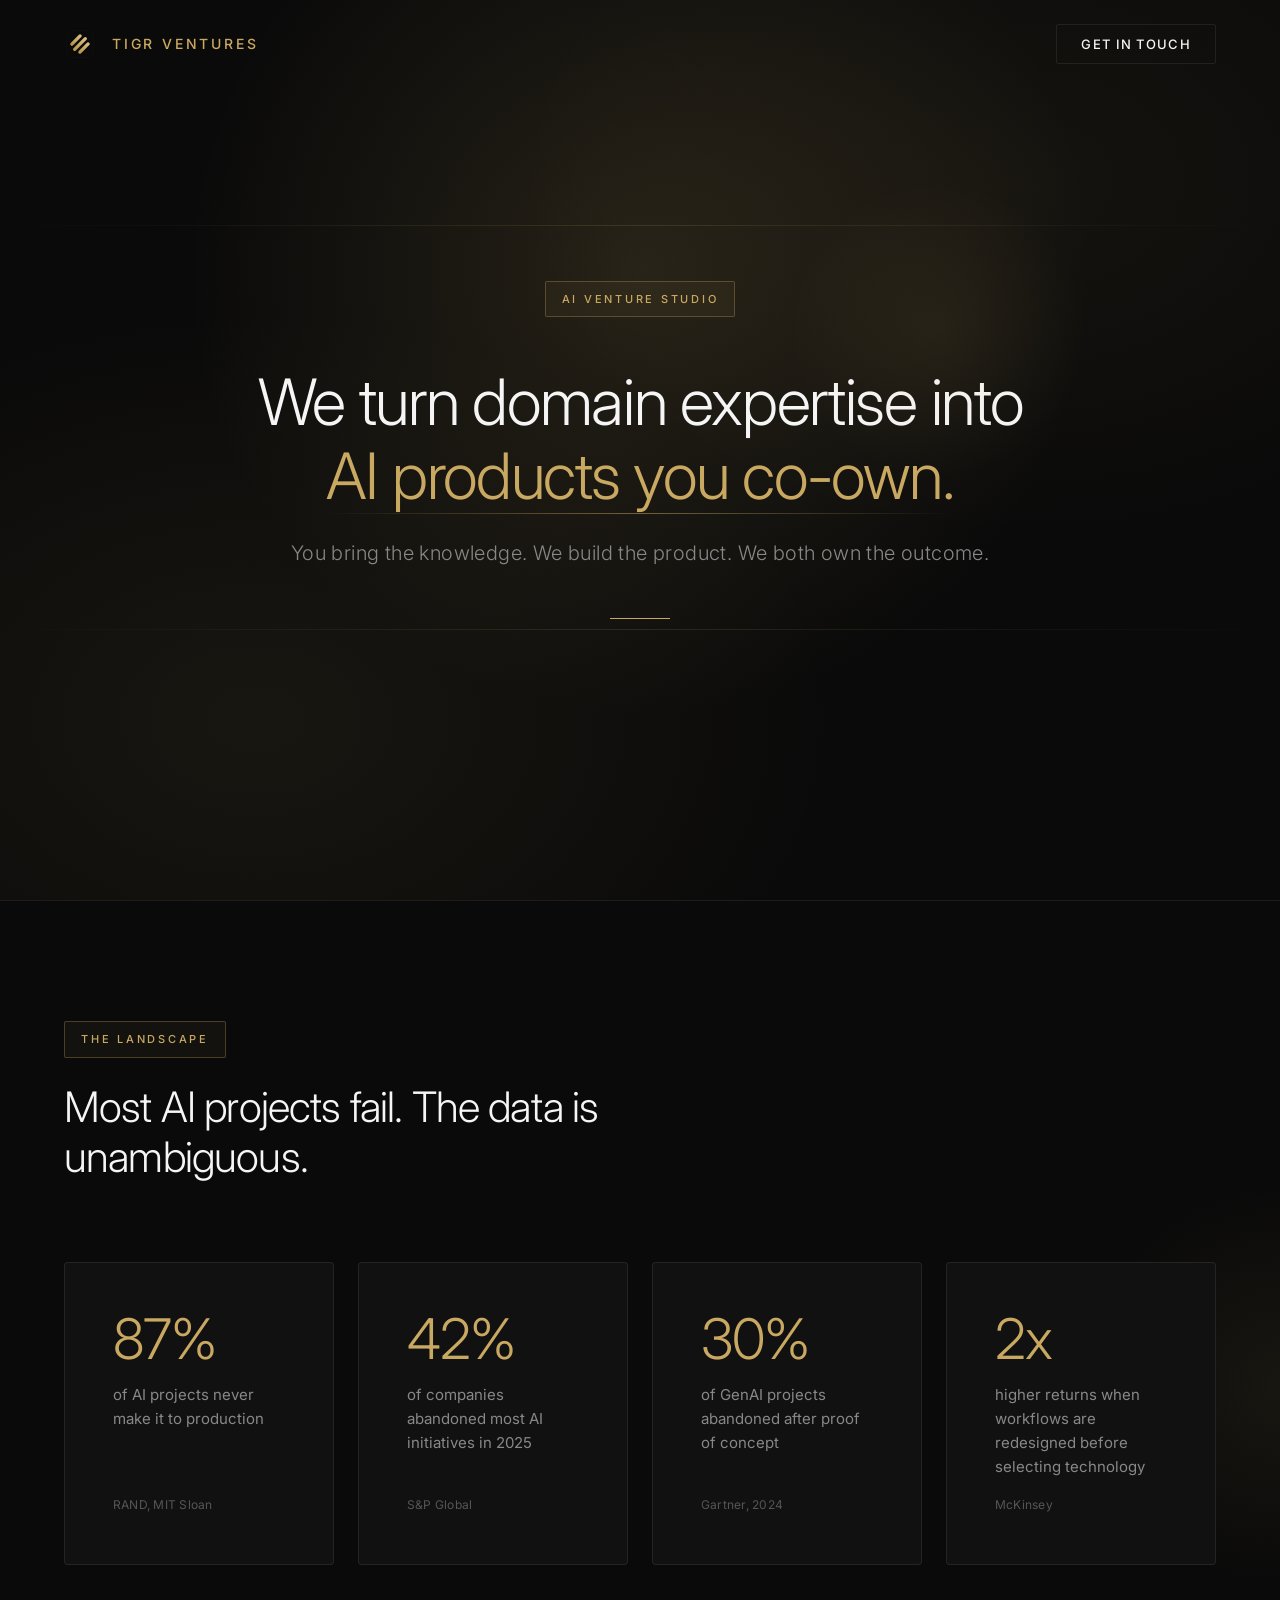
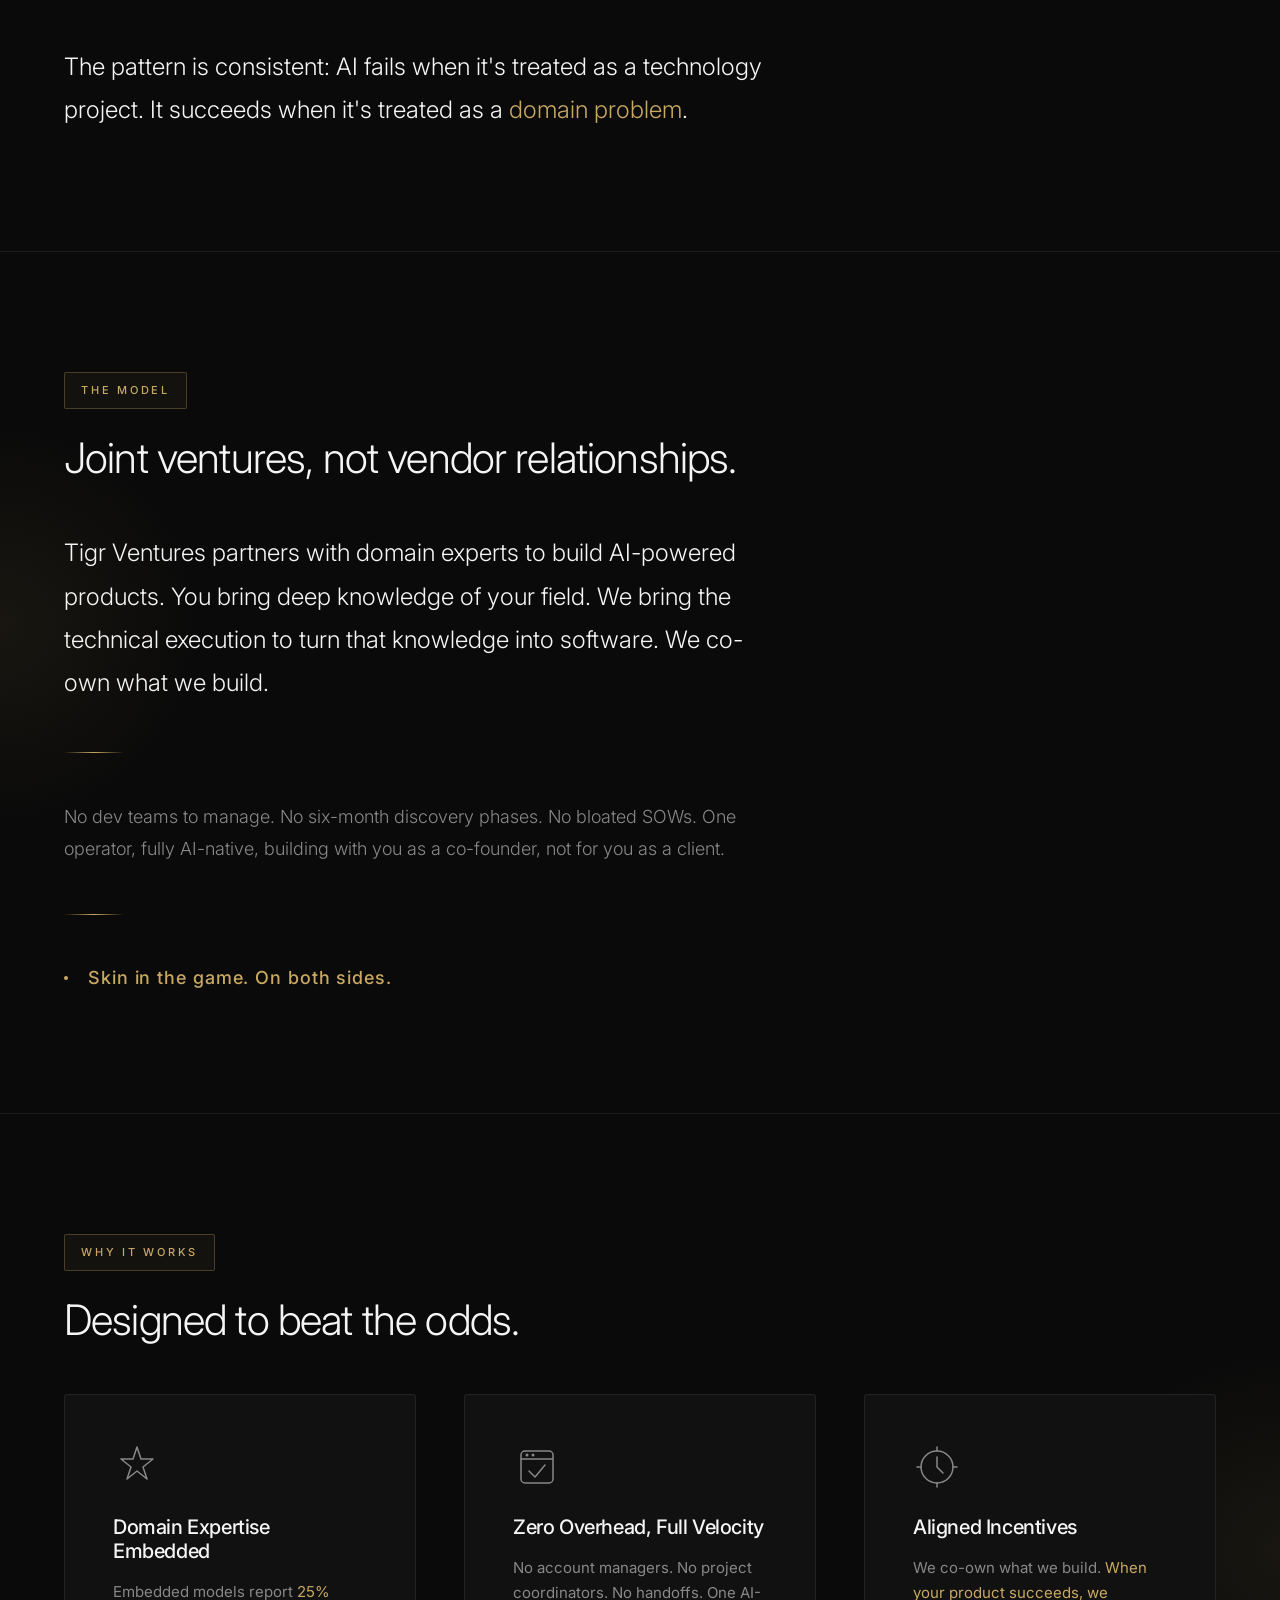
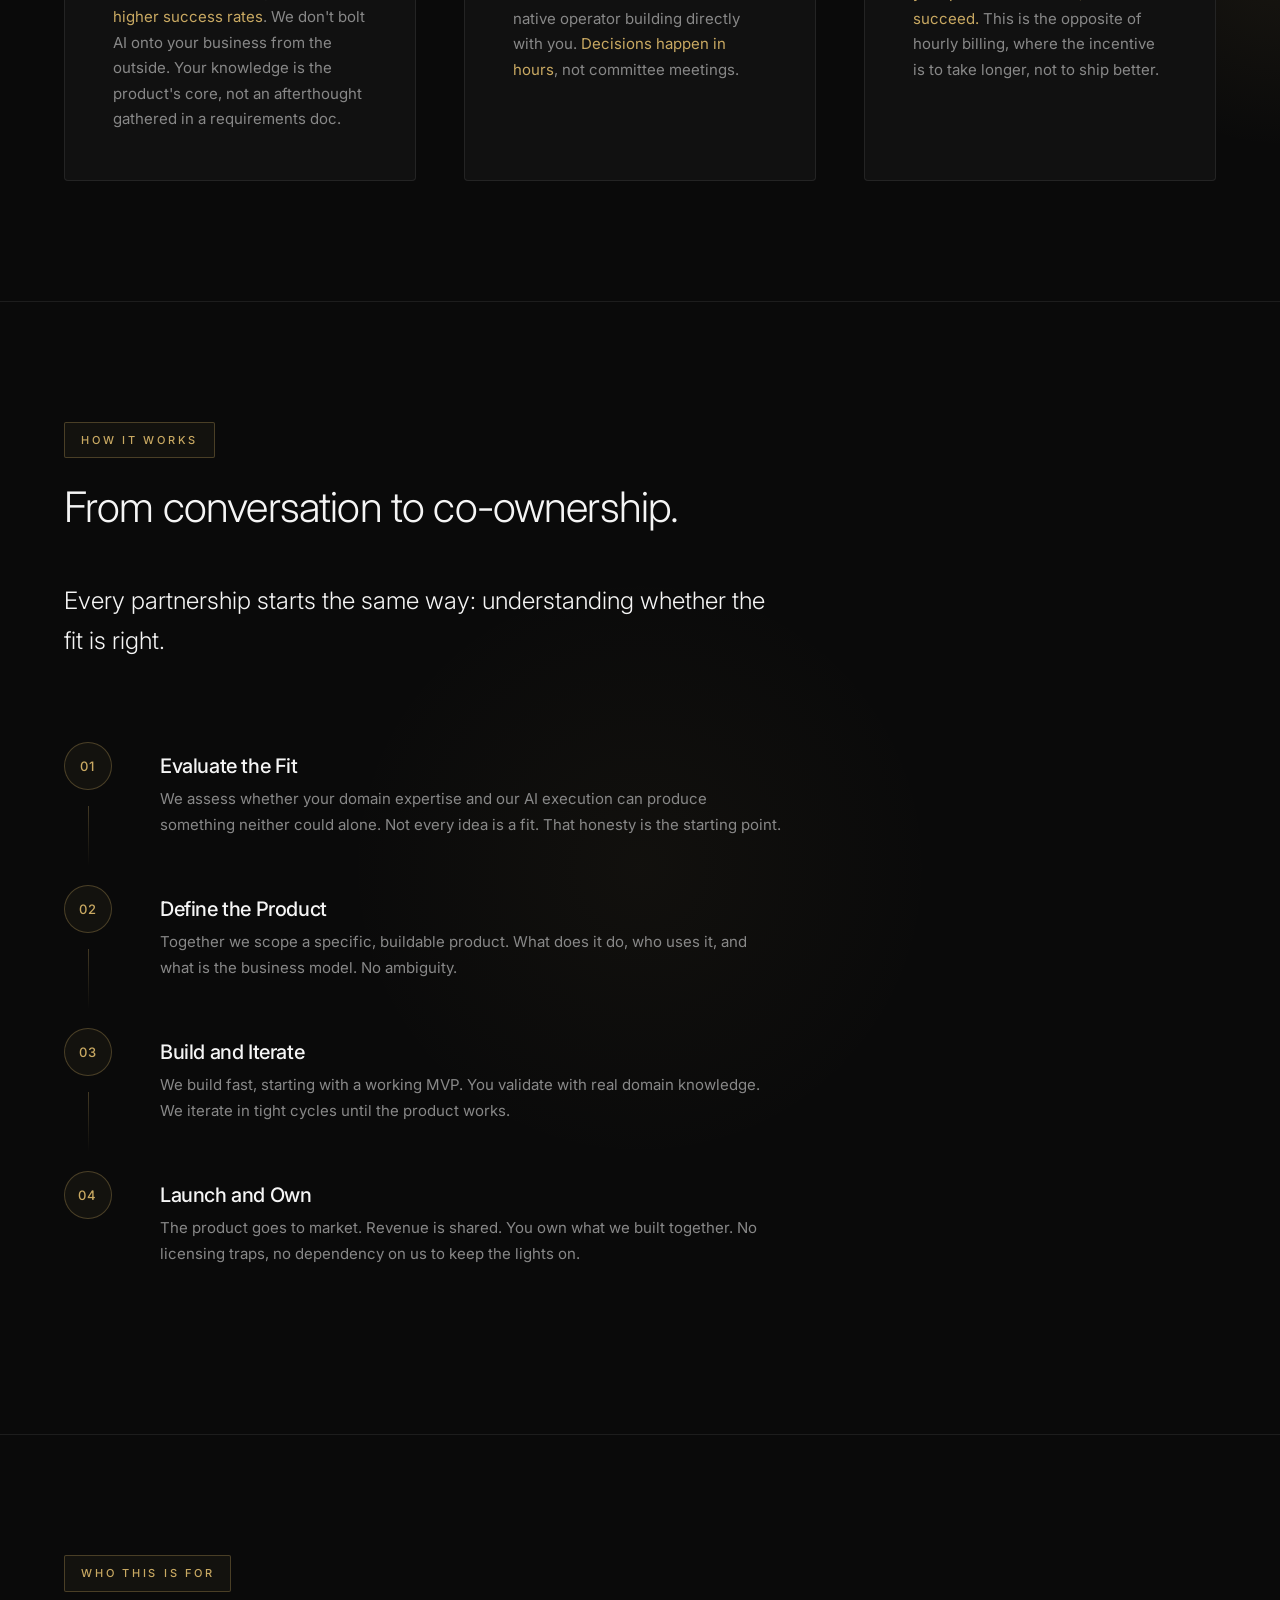
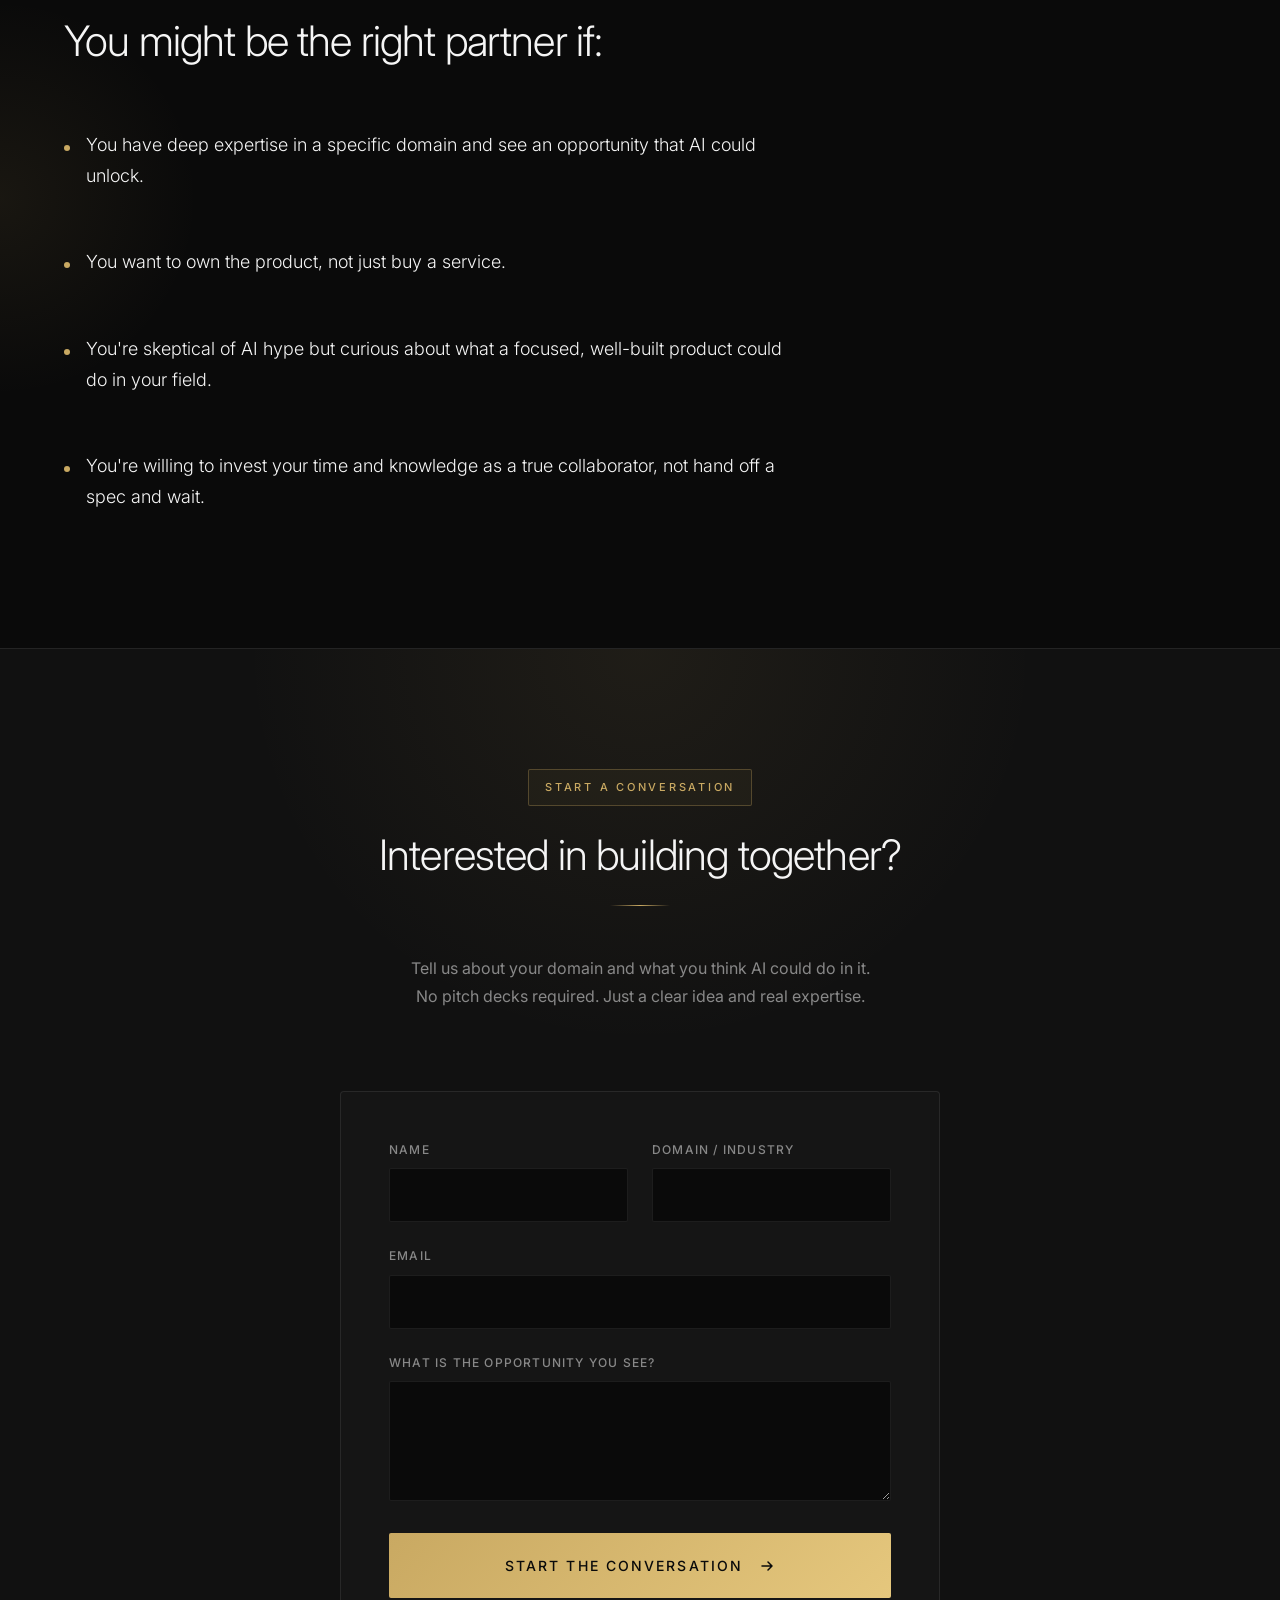
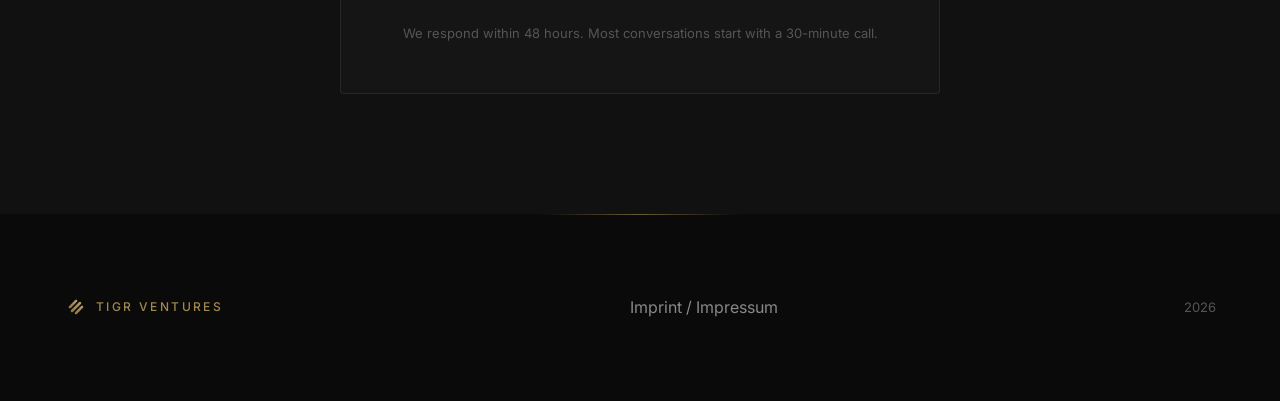
==== index.html @ f969a83e "Add bilingual imprint modal and emblem logo Use tigr_ventures_emblem.svg as the logomark in the nav " ====
<!DOCTYPE html>
<html lang="en">
<head>
    <meta charset="UTF-8">
    <meta name="viewport" content="width=device-width, initial-scale=1.0">
    <meta name="description" content="Tigr Ventures partners with domain experts to build AI products they co-own. Joint ventures, not vendor relationships.">
    <meta name="theme-color" content="#0a0a0a">

    <title>Tigr Ventures | AI Products Built With Domain Experts</title>

    <!-- Fonts -->
    <link rel="preconnect" href="https://fonts.googleapis.com">
    <link rel="preconnect" href="https://fonts.gstatic.com" crossorigin>
    <link href="https://fonts.googleapis.com/css2?family=Inter:wght@300;400;500;600&display=swap" rel="stylesheet">

    <!-- Styles -->
    <link rel="stylesheet" href="css/styles.css">

    <!-- Favicon -->
    <link rel="icon" type="image/svg+xml" href="assets/favicon.svg">
</head>
<body>
    <!-- Navigation -->
    <nav class="nav" id="nav">
        <div class="nav-container">
            <a href="#" class="nav-logo" aria-label="Tigr Ventures — home">
                <img src="assets/emblem.svg" alt="" class="nav-logo-mark" width="32" height="32">
                <span class="nav-logo-text">TIGR VENTURES</span>
            </a>
            <a href="#inquiry" class="nav-cta">Get in Touch</a>
        </div>
    </nav>

    <!-- Hero Section -->
    <section class="hero" id="hero">
        <div class="hero-background"></div>
        <div class="hero-accent-lines">
            <span class="accent-line accent-line-1"></span>
            <span class="accent-line accent-line-2"></span>
        </div>
        <div class="hero-content">
            <div class="hero-badge fade-in">AI Venture Studio</div>
            <h1 class="hero-title fade-in">We turn domain expertise into <br><span class="gold-text">AI products you co-own.</span></h1>
            <p class="hero-subtitle fade-in">You bring the knowledge. We build the product. We both own the outcome.</p>
            <div class="hero-divider fade-in"></div>
        </div>
        <div class="scroll-indicator fade-in">
            <span></span>
        </div>
    </section>

    <!-- The Landscape Section -->
    <section class="section stats" id="landscape">
        <div class="section-glow section-glow-right"></div>
        <div class="container">
            <div class="stats-intro fade-in">
                <div class="section-badge">The Landscape</div>
                <h2 class="section-title">Most AI projects fail. The data is unambiguous.</h2>
            </div>
            <div class="stats-grid">
                <div class="stat-card fade-in">
                    <span class="stat-number">87%</span>
                    <span class="stat-label">of AI projects never make it to production</span>
                    <span class="stat-source">RAND, MIT Sloan</span>
                </div>
                <div class="stat-card fade-in">
                    <span class="stat-number">42%</span>
                    <span class="stat-label">of companies abandoned most AI initiatives in 2025</span>
                    <span class="stat-source">S&P Global</span>
                </div>
                <div class="stat-card fade-in">
                    <span class="stat-number">30%</span>
                    <span class="stat-label">of GenAI projects abandoned after proof of concept</span>
                    <span class="stat-source">Gartner, 2024</span>
                </div>
                <div class="stat-card fade-in">
                    <span class="stat-number">2x</span>
                    <span class="stat-label">higher returns when workflows are redesigned before selecting technology</span>
                    <span class="stat-source">McKinsey</span>
                </div>
            </div>
            <div class="stats-conclusion fade-in">
                <p class="stats-takeaway">The pattern is consistent: AI fails when it's treated as a technology project. It succeeds when it's treated as a <span class="gold-text-inline">domain problem</span>.</p>
            </div>
        </div>
    </section>

    <!-- The Model Section -->
    <section class="section philosophy" id="model">
        <div class="section-glow section-glow-left"></div>
        <div class="container">
            <div class="philosophy-content fade-in">
                <div class="section-badge">The Model</div>
                <h2 class="section-title">Joint ventures, not vendor relationships.</h2>
                <p class="philosophy-text">
                    Tigr Ventures partners with domain experts to build AI-powered products. You bring deep knowledge of your field. We bring the technical execution to turn that knowledge into software. We co-own what we build.
                </p>
                <div class="gold-divider"></div>
                <p class="philosophy-text-secondary">
                    No dev teams to manage. No six-month discovery phases. No bloated SOWs. One operator, fully AI-native, building with you as a co-founder, not for you as a client.
                </p>
                <div class="gold-divider"></div>
                <p class="philosophy-accent">Skin in the game. On both sides.</p>
            </div>
        </div>
    </section>

    <!-- Focus Section -->
    <section class="section expertise" id="expertise">
        <div class="section-glow section-glow-right"></div>
        <div class="container">
            <div class="section-badge fade-in">Why It Works</div>
            <h2 class="section-title fade-in">Designed to beat the odds.</h2>
            <div class="expertise-grid">
                <div class="expertise-card fade-in">
                    <div class="card-accent"></div>
                    <div class="expertise-icon">
                        <svg viewBox="0 0 48 48" fill="none" xmlns="http://www.w3.org/2000/svg">
                            <path d="M24 4L28 16H40L30 24L34 36L24 28L14 36L18 24L8 16H20L24 4Z" stroke="currentColor" stroke-width="1.5" stroke-linecap="round" stroke-linejoin="round"/>
                        </svg>
                    </div>
                    <h3 class="expertise-title">Domain Expertise Embedded</h3>
                    <p class="expertise-description">Embedded models report <span class="gold-text-inline">25% higher success rates</span>. We don't bolt AI onto your business from the outside. Your knowledge is the product's core, not an afterthought gathered in a requirements doc.</p>
                    <div class="card-line"></div>
                </div>
                <div class="expertise-card fade-in">
                    <div class="card-accent"></div>
                    <div class="expertise-icon">
                        <svg viewBox="0 0 48 48" fill="none" xmlns="http://www.w3.org/2000/svg">
                            <rect x="8" y="8" width="32" height="32" rx="4" stroke="currentColor" stroke-width="1.5"/>
                            <path d="M8 16H40" stroke="currentColor" stroke-width="1.5"/>
                            <circle cx="14" cy="12" r="1.5" fill="currentColor"/>
                            <circle cx="20" cy="12" r="1.5" fill="currentColor"/>
                            <path d="M16 28L22 34L32 22" stroke="currentColor" stroke-width="1.5" stroke-linecap="round" stroke-linejoin="round"/>
                        </svg>
                    </div>
                    <h3 class="expertise-title">Zero Overhead, Full Velocity</h3>
                    <p class="expertise-description">No account managers. No project coordinators. No handoffs. One AI-native operator building directly with you. <span class="gold-text-inline">Decisions happen in hours</span>, not committee meetings.</p>
                    <div class="card-line"></div>
                </div>
                <div class="expertise-card fade-in">
                    <div class="card-accent"></div>
                    <div class="expertise-icon">
                        <svg viewBox="0 0 48 48" fill="none" xmlns="http://www.w3.org/2000/svg">
                            <circle cx="24" cy="24" r="16" stroke="currentColor" stroke-width="1.5"/>
                            <path d="M24 14V24L30 30" stroke="currentColor" stroke-width="1.5" stroke-linecap="round" stroke-linejoin="round"/>
                            <path d="M24 4V8" stroke="currentColor" stroke-width="1.5" stroke-linecap="round"/>
                            <path d="M24 40V44" stroke="currentColor" stroke-width="1.5" stroke-linecap="round"/>
                            <path d="M4 24H8" stroke="currentColor" stroke-width="1.5" stroke-linecap="round"/>
                            <path d="M40 24H44" stroke="currentColor" stroke-width="1.5" stroke-linecap="round"/>
                        </svg>
                    </div>
                    <h3 class="expertise-title">Aligned Incentives</h3>
                    <p class="expertise-description">We co-own what we build. <span class="gold-text-inline">When your product succeeds, we succeed.</span> This is the opposite of hourly billing, where the incentive is to take longer, not to ship better.</p>
                    <div class="card-line"></div>
                </div>
            </div>
        </div>
    </section>

    <!-- Process Section -->
    <section class="section process" id="process">
        <div class="section-glow section-glow-center"></div>
        <div class="container">
            <div class="process-content fade-in">
                <div class="section-badge">How It Works</div>
                <h2 class="section-title">From conversation to co-ownership.</h2>
                <p class="process-intro">Every partnership starts the same way: understanding whether the fit is right.</p>
                <div class="process-steps">
                    <div class="process-step">
                        <div class="step-marker">
                            <span class="step-number">01</span>
                            <div class="step-line"></div>
                        </div>
                        <div class="step-content">
                            <h3 class="step-title">Evaluate the Fit</h3>
                            <p class="step-description">We assess whether your domain expertise and our AI execution can produce something neither could alone. Not every idea is a fit. That honesty is the starting point.</p>
                        </div>
                    </div>
                    <div class="process-step">
                        <div class="step-marker">
                            <span class="step-number">02</span>
                            <div class="step-line"></div>
                        </div>
                        <div class="step-content">
                            <h3 class="step-title">Define the Product</h3>
                            <p class="step-description">Together we scope a specific, buildable product. What does it do, who uses it, and what is the business model. No ambiguity.</p>
                        </div>
                    </div>
                    <div class="process-step">
                        <div class="step-marker">
                            <span class="step-number">03</span>
                            <div class="step-line"></div>
                        </div>
                        <div class="step-content">
                            <h3 class="step-title">Build and Iterate</h3>
                            <p class="step-description">We build fast, starting with a working MVP. You validate with real domain knowledge. We iterate in tight cycles until the product works.</p>
                        </div>
                    </div>
                    <div class="process-step">
                        <div class="step-marker">
                            <span class="step-number">04</span>
                        </div>
                        <div class="step-content">
                            <h3 class="step-title">Launch and Own</h3>
                            <p class="step-description">The product goes to market. Revenue is shared. You own what we built together. No licensing traps, no dependency on us to keep the lights on.</p>
                        </div>
                    </div>
                </div>
            </div>
        </div>
    </section>

    <!-- Partner Profile Section -->
    <section class="section partner-profile" id="partner">
        <div class="section-glow section-glow-left"></div>
        <div class="container">
            <div class="partner-content fade-in">
                <div class="section-badge">Who This Is For</div>
                <h2 class="section-title">You might be the right partner if:</h2>
                <div class="partner-traits">
                    <div class="partner-trait">
                        <span class="trait-marker"></span>
                        <p class="trait-text">You have deep expertise in a specific domain and see an opportunity that AI could unlock.</p>
                    </div>
                    <div class="partner-trait">
                        <span class="trait-marker"></span>
                        <p class="trait-text">You want to own the product, not just buy a service.</p>
                    </div>
                    <div class="partner-trait">
                        <span class="trait-marker"></span>
                        <p class="trait-text">You're skeptical of AI hype but curious about what a focused, well-built product could do in your field.</p>
                    </div>
                    <div class="partner-trait">
                        <span class="trait-marker"></span>
                        <p class="trait-text">You're willing to invest your time and knowledge as a true collaborator, not hand off a spec and wait.</p>
                    </div>
                </div>
            </div>
        </div>
    </section>

    <!-- Inquiry Section -->
    <section class="section inquiry" id="inquiry">
        <div class="inquiry-glow"></div>
        <div class="container">
            <div class="inquiry-content fade-in">
                <div class="section-badge">Start a Conversation</div>
                <h2 class="inquiry-title">Interested in building together?</h2>
                <div class="gold-divider gold-divider-center"></div>
                <p class="inquiry-subtitle">Tell us about your domain and what you think AI could do in it.<br>No pitch decks required. Just a clear idea and real expertise.</p>

                <form class="inquiry-form" action="https://formspree.io/f/xlgjwyka" method="POST" id="inquiryForm">
                    <div class="form-row">
                        <div class="form-group">
                            <label for="name">Name</label>
                            <input type="text" id="name" name="name" required autocomplete="name">
                        </div>
                        <div class="form-group">
                            <label for="organization">Domain / Industry</label>
                            <input type="text" id="organization" name="organization" required>
                        </div>
                    </div>
                    <div class="form-group">
                        <label for="email">Email</label>
                        <input type="email" id="email" name="email" required autocomplete="email">
                    </div>
                    <div class="form-group">
                        <label for="message">What is the opportunity you see?</label>
                        <textarea id="message" name="message" rows="4" required></textarea>
                    </div>
                    <button type="submit" class="form-submit">
                        <span>Start the Conversation</span>
                        <svg width="16" height="16" viewBox="0 0 16 16" fill="none">
                            <path d="M3 8H13M13 8L9 4M13 8L9 12" stroke="currentColor" stroke-width="1.5" stroke-linecap="round" stroke-linejoin="round"/>
                        </svg>
                    </button>
                    <p class="form-note">We respond within 48 hours. Most conversations start with a 30-minute call.</p>
                </form>

                <div class="form-success" id="formSuccess">
                    <div class="success-icon">
                        <svg width="48" height="48" viewBox="0 0 48 48" fill="none">
                            <circle cx="24" cy="24" r="20" stroke="currentColor" stroke-width="1.5"/>
                            <path d="M16 24L22 30L32 18" stroke="currentColor" stroke-width="1.5" stroke-linecap="round" stroke-linejoin="round"/>
                        </svg>
                    </div>
                    <p>Thank you for your inquiry.<br>We'll be in touch shortly.</p>
                </div>
            </div>
        </div>
    </section>

    <!-- Footer -->
    <footer class="footer">
        <div class="footer-line"></div>
        <div class="container">
            <div class="footer-content">
                <span class="footer-logo">
                    <img src="assets/emblem.svg" alt="" class="footer-logo-mark" width="24" height="24">
                    TIGR VENTURES
                </span>
                <div class="footer-links">
                    <a href="#imprint" class="footer-link" id="imprintLink">Imprint / Impressum</a>
                </div>
                <span class="footer-year"></span>
            </div>
        </div>
    </footer>

    <!-- Imprint / Impressum Modal -->
    <div class="modal" id="imprintModal" role="dialog" aria-modal="true" aria-labelledby="imprintTitle" hidden>
        <div class="modal-backdrop" data-close></div>
        <div class="modal-dialog" role="document">
            <button type="button" class="modal-close" aria-label="Close" data-close>
                <svg width="20" height="20" viewBox="0 0 20 20" fill="none">
                    <path d="M5 5L15 15M15 5L5 15" stroke="currentColor" stroke-width="1.5" stroke-linecap="round"/>
                </svg>
            </button>
            <div class="modal-header">
                <img src="assets/emblem.svg" alt="" class="modal-logo-mark" width="40" height="40">
                <h2 class="modal-title" id="imprintTitle">Impressum <span class="modal-title-sub">/ Imprint</span></h2>
            </div>
            <div class="modal-body">
                <div class="imprint-grid">
                    <!-- German -->
                    <div class="imprint-col" lang="de">
                        <h3 class="imprint-lang">Deutsch</h3>

                        <h4 class="imprint-heading">Angaben gemäß § 5 DDG</h4>
                        <p class="imprint-block">
                            Tigr Ventures UG (haftungsbeschränkt)<br>
                            Kuhnkestraße 6<br>
                            24118 Kiel<br>
                            Deutschland
                        </p>

                        <h4 class="imprint-heading">Vertreten durch</h4>
                        <p class="imprint-block">Geschäftsführer: Tim Grossmann</p>

                        <h4 class="imprint-heading">Kontakt</h4>
                        <p class="imprint-block">
                            E-Mail: <a href="mailto:tim@tigr.ventures" class="imprint-link">tim@tigr.ventures</a>
                        </p>

                        <h4 class="imprint-heading">Registereintrag</h4>
                        <p class="imprint-block">
                            Eingetragen im Handelsregister<br>
                            Registergericht: Amtsgericht Kiel<br>
                            Registernummer: HRB 25140
                        </p>

                        <h4 class="imprint-heading">Umsatzsteuer-ID</h4>
                        <p class="imprint-block">
                            Umsatzsteuer-Identifikationsnummer gemäß § 27a UStG:<br>
                            DE421916464
                        </p>

                        <h4 class="imprint-heading">Verantwortlich für den Inhalt nach § 18 Abs. 2 MStV</h4>
                        <p class="imprint-block">Tim Grossmann (Anschrift wie oben)</p>
                    </div>

                    <!-- English -->
                    <div class="imprint-col" lang="en">
                        <h3 class="imprint-lang">English</h3>

                        <h4 class="imprint-heading">Information pursuant to § 5 DDG</h4>
                        <p class="imprint-block">
                            Tigr Ventures UG (haftungsbeschränkt)<br>
                            Kuhnkestraße 6<br>
                            24118 Kiel<br>
                            Germany
                        </p>

                        <h4 class="imprint-heading">Represented by</h4>
                        <p class="imprint-block">Managing Director: Tim Grossmann</p>

                        <h4 class="imprint-heading">Contact</h4>
                        <p class="imprint-block">
                            Email: <a href="mailto:tim@tigr.ventures" class="imprint-link">tim@tigr.ventures</a>
                        </p>

                        <h4 class="imprint-heading">Commercial register</h4>
                        <p class="imprint-block">
                            Registered in the commercial register<br>
                            Register court: Local Court (Amtsgericht) Kiel<br>
                            Registration number: HRB 25140
                        </p>

                        <h4 class="imprint-heading">VAT</h4>
                        <p class="imprint-block">
                            VAT identification number pursuant to § 27a UStG:<br>
                            DE421916464
                        </p>

                        <h4 class="imprint-heading">Responsible for content pursuant to § 18 (2) MStV</h4>
                        <p class="imprint-block">Tim Grossmann (address as above)</p>
                    </div>
                </div>
            </div>
        </div>
    </div>

    <script src="js/main.js"></script>
</body>
</html>
---- css/styles.css ----
/* ================================================
   TIGR VENTURES - Premium Styles
   ================================================ */

/* CSS Custom Properties */
:root {
    --color-bg: #0a0a0a;
    --color-bg-elevated: #111111;
    --color-text: #f5f5f5;
    --color-text-muted: #888888;
    --color-text-subtle: #555555;
    --color-gold: #c9a962;
    --color-gold-hover: #e5c77d;
    --color-gold-subtle: rgba(201, 169, 98, 0.1);
    --color-border: rgba(255, 255, 255, 0.08);

    --font-family: 'Inter', -apple-system, BlinkMacSystemFont, 'Segoe UI', Roboto, sans-serif;

    --spacing-xs: 8px;
    --spacing-sm: 16px;
    --spacing-md: 24px;
    --spacing-lg: 48px;
    --spacing-xl: 80px;
    --spacing-2xl: 120px;
    --spacing-3xl: 180px;

    --max-width: 1200px;
    --max-width-narrow: 720px;

    --transition-fast: 0.2s ease;
    --transition-base: 0.3s ease;
    --transition-slow: 0.5s ease;
}

/* Reset & Base */
*, *::before, *::after {
    box-sizing: border-box;
    margin: 0;
    padding: 0;
}

html {
    scroll-behavior: smooth;
    -webkit-font-smoothing: antialiased;
    -moz-osx-font-smoothing: grayscale;
}

body {
    font-family: var(--font-family);
    font-size: 16px;
    font-weight: 400;
    line-height: 1.7;
    color: var(--color-text);
    background-color: var(--color-bg);
}

::selection {
    background-color: var(--color-gold);
    color: var(--color-bg);
}

/* Container */
.container {
    width: 100%;
    max-width: var(--max-width);
    margin: 0 auto;
    padding: 0 var(--spacing-md);
}

/* Typography */
h1, h2, h3 {
    font-weight: 400;
    line-height: 1.2;
    letter-spacing: -0.02em;
}

a {
    color: inherit;
    text-decoration: none;
    transition: color var(--transition-fast);
}

/* ================================================
   Navigation
   ================================================ */
.nav {
    position: fixed;
    top: 0;
    left: 0;
    right: 0;
    z-index: 1000;
    padding: var(--spacing-md) 0;
    transition: background-color var(--transition-base), padding var(--transition-base);
}

.nav.scrolled {
    background-color: rgba(10, 10, 10, 0.95);
    backdrop-filter: blur(20px);
    -webkit-backdrop-filter: blur(20px);
    padding: var(--spacing-sm) 0;
}

.nav-container {
    max-width: var(--max-width);
    margin: 0 auto;
    padding: 0 var(--spacing-md);
    display: flex;
    justify-content: space-between;
    align-items: center;
}

.nav-logo {
    display: flex;
    align-items: center;
    gap: var(--spacing-sm);
    font-size: 14px;
    font-weight: 500;
    letter-spacing: 0.2em;
    color: var(--color-gold);
}

.nav-logo-mark {
    display: block;
    width: 32px;
    height: 32px;
    flex-shrink: 0;
}

.nav-logo-text {
    transition: opacity var(--transition-fast);
}

.nav-cta {
    font-size: 13px;
    font-weight: 500;
    letter-spacing: 0.1em;
    text-transform: uppercase;
    padding: var(--spacing-xs) var(--spacing-md);
    border: 1px solid var(--color-border);
    border-radius: 2px;
    transition: all var(--transition-base);
}

.nav-cta:hover {
    border-color: var(--color-gold);
    color: var(--color-gold);
}

/* ================================================
   Hero Section
   ================================================ */
.hero {
    position: relative;
    min-height: 100vh;
    display: flex;
    flex-direction: column;
    justify-content: center;
    align-items: center;
    text-align: center;
    padding: var(--spacing-3xl) var(--spacing-md);
    overflow: hidden;
}

.hero-background {
    position: absolute;
    inset: 0;
    background:
        radial-gradient(ellipse at 50% 30%, rgba(201, 169, 98, 0.15) 0%, transparent 50%),
        radial-gradient(ellipse at 20% 80%, rgba(201, 169, 98, 0.08) 0%, transparent 40%),
        radial-gradient(ellipse at 80% 20%, rgba(201, 169, 98, 0.06) 0%, transparent 35%);
    animation: backgroundPulse 8s ease-in-out infinite;
}

/* Floating golden orb */
.hero::after {
    content: '';
    position: absolute;
    top: 20%;
    right: 15%;
    width: 300px;
    height: 300px;
    background: radial-gradient(circle, rgba(201, 169, 98, 0.08) 0%, transparent 70%);
    border-radius: 50%;
    animation: floatOrb 12s ease-in-out infinite;
    pointer-events: none;
}

@keyframes backgroundPulse {
    0%, 100% { opacity: 1; }
    50% { opacity: 0.7; }
}

@keyframes floatOrb {
    0%, 100% { transform: translate(0, 0); }
    25% { transform: translate(-20px, 30px); }
    50% { transform: translate(10px, -20px); }
    75% { transform: translate(-10px, -10px); }
}

.hero-accent-lines {
    position: absolute;
    inset: 0;
    overflow: hidden;
    pointer-events: none;
}

.accent-line {
    position: absolute;
    background: linear-gradient(90deg, transparent, var(--color-gold), transparent);
    opacity: 0.15;
}

.accent-line-1 {
    top: 25%;
    left: 0;
    right: 0;
    height: 1px;
    animation: lineSweep 8s ease-in-out infinite;
}

.accent-line-2 {
    bottom: 30%;
    left: 0;
    right: 0;
    height: 1px;
    animation: lineSweep 8s ease-in-out infinite 4s;
}

@keyframes lineSweep {
    0%, 100% { opacity: 0; transform: scaleX(0); }
    50% { opacity: 0.2; transform: scaleX(1); }
}

.hero-content {
    position: relative;
    max-width: 900px;
}

.hero-badge {
    display: inline-block;
    font-size: 11px;
    font-weight: 500;
    letter-spacing: 0.25em;
    text-transform: uppercase;
    color: var(--color-gold);
    padding: var(--spacing-xs) var(--spacing-sm);
    border: 1px solid rgba(201, 169, 98, 0.3);
    border-radius: 2px;
    margin-bottom: var(--spacing-lg);
    background: rgba(201, 169, 98, 0.05);
}

.hero-title {
    font-size: clamp(32px, 6vw, 64px);
    font-weight: 300;
    line-height: 1.15;
    margin-bottom: var(--spacing-md);
    color: var(--color-text);
}

.gold-text {
    color: var(--color-gold);
    position: relative;
}

.gold-text::after {
    content: '';
    position: absolute;
    bottom: 0;
    left: 0;
    right: 0;
    height: 1px;
    background: linear-gradient(90deg, transparent, var(--color-gold), transparent);
    opacity: 0.5;
}

.hero-subtitle {
    font-size: clamp(16px, 2vw, 20px);
    font-weight: 300;
    color: var(--color-text-muted);
    letter-spacing: 0.02em;
}

.hero-divider {
    width: 60px;
    height: 1px;
    background: var(--color-gold);
    margin: var(--spacing-lg) auto 0;
    opacity: 0.6;
}

.scroll-indicator {
    position: absolute;
    bottom: var(--spacing-lg);
    left: 50%;
    transform: translateX(-50%);
}

.scroll-indicator span {
    display: block;
    width: 1px;
    height: 60px;
    background: linear-gradient(to bottom, var(--color-gold), transparent);
    animation: scrollPulse 2s ease-in-out infinite;
}

@keyframes scrollPulse {
    0%, 100% { opacity: 1; transform: scaleY(1); }
    50% { opacity: 0.5; transform: scaleY(0.8); }
}

/* ================================================
   Sections - Shared Styles
   ================================================ */
.section {
    padding: var(--spacing-2xl) 0;
    position: relative;
    overflow: hidden;
}

.section-badge {
    display: inline-block;
    font-size: 11px;
    font-weight: 500;
    letter-spacing: 0.25em;
    text-transform: uppercase;
    color: var(--color-gold);
    padding: var(--spacing-xs) var(--spacing-sm);
    border: 1px solid rgba(201, 169, 98, 0.3);
    border-radius: 2px;
    margin-bottom: var(--spacing-md);
    background: rgba(201, 169, 98, 0.05);
}

.section-title {
    font-size: clamp(28px, 4vw, 42px);
    font-weight: 300;
    color: var(--color-text);
    margin-bottom: var(--spacing-lg);
}

.section-label {
    font-size: 12px;
    font-weight: 500;
    letter-spacing: 0.2em;
    text-transform: uppercase;
    color: var(--color-gold);
    margin-bottom: var(--spacing-lg);
}

/* Section ambient glows */
.section-glow {
    position: absolute;
    width: 400px;
    height: 400px;
    background: radial-gradient(circle, rgba(201, 169, 98, 0.08) 0%, transparent 70%);
    border-radius: 50%;
    pointer-events: none;
}

.section-glow-left {
    top: 20%;
    left: -200px;
}

.section-glow-right {
    top: 30%;
    right: -200px;
}

.section-glow-center {
    top: 50%;
    left: 50%;
    transform: translate(-50%, -50%);
    width: 600px;
    height: 600px;
    opacity: 0.5;
}

/* Gold text and dividers */
.gold-text-inline {
    color: var(--color-gold);
}

.gold-divider {
    width: 60px;
    height: 1px;
    background: linear-gradient(90deg, transparent, var(--color-gold), transparent);
    margin: var(--spacing-lg) 0;
}

.gold-divider-center {
    margin: var(--spacing-md) auto var(--spacing-lg);
}

/* ================================================
   Stats Section
   ================================================ */
.stats {
    border-top: 1px solid var(--color-border);
}

.stats-intro {
    max-width: var(--max-width-narrow);
    margin-bottom: var(--spacing-xl);
}

.stats-grid {
    display: grid;
    grid-template-columns: repeat(4, 1fr);
    gap: var(--spacing-md);
    margin-bottom: var(--spacing-xl);
}

.stat-card {
    padding: var(--spacing-lg);
    border: 1px solid var(--color-border);
    border-radius: 4px;
    background: var(--color-bg-elevated);
    display: flex;
    flex-direction: column;
    transition: all var(--transition-base);
}

.stat-card:hover {
    border-color: rgba(201, 169, 98, 0.3);
}

.stat-number {
    font-size: clamp(36px, 5vw, 56px);
    font-weight: 300;
    color: var(--color-gold);
    line-height: 1;
    margin-bottom: var(--spacing-sm);
    letter-spacing: -0.02em;
}

.stat-label {
    font-size: 15px;
    color: var(--color-text-muted);
    line-height: 1.6;
    flex-grow: 1;
}

.stat-source {
    font-size: 12px;
    color: var(--color-text-subtle);
    margin-top: var(--spacing-sm);
    letter-spacing: 0.02em;
}

.stats-conclusion {
    max-width: var(--max-width-narrow);
}

.stats-takeaway {
    font-size: clamp(18px, 2.5vw, 24px);
    font-weight: 300;
    line-height: 1.8;
    color: var(--color-text);
}

/* Stagger animation for stat cards */
.stat-card.fade-in:nth-child(2) { transition-delay: 0.1s; }
.stat-card.fade-in:nth-child(3) { transition-delay: 0.2s; }
.stat-card.fade-in:nth-child(4) { transition-delay: 0.3s; }

/* ================================================
   Philosophy Section
   ================================================ */
.philosophy {
    border-top: 1px solid var(--color-border);
}

.philosophy-content {
    max-width: var(--max-width-narrow);
}

.philosophy-text {
    font-size: clamp(18px, 2.5vw, 24px);
    font-weight: 300;
    line-height: 1.8;
    color: var(--color-text);
    margin-bottom: 0;
}

.philosophy-text-secondary {
    font-size: clamp(16px, 2vw, 18px);
    font-weight: 300;
    line-height: 1.8;
    color: var(--color-text-muted);
}

.philosophy-accent {
    font-size: 18px;
    font-weight: 500;
    color: var(--color-gold);
    letter-spacing: 0.05em;
    position: relative;
    padding-left: var(--spacing-md);
}

.philosophy-accent::before {
    content: '';
    position: absolute;
    left: 0;
    top: 50%;
    transform: translateY(-50%);
    width: 4px;
    height: 4px;
    background: var(--color-gold);
    border-radius: 50%;
}

/* ================================================
   Expertise Section
   ================================================ */
.expertise {
    border-top: 1px solid var(--color-border);
}

.expertise-grid {
    display: grid;
    grid-template-columns: repeat(auto-fit, minmax(300px, 1fr));
    gap: var(--spacing-lg);
    margin-top: var(--spacing-lg);
}

.expertise-card {
    position: relative;
    padding: var(--spacing-lg);
    background: var(--color-bg-elevated);
    border: 1px solid var(--color-border);
    border-radius: 4px;
    transition: all var(--transition-base);
    overflow: hidden;
}

.expertise-card:hover {
    border-color: rgba(201, 169, 98, 0.3);
    transform: translateY(-4px);
    box-shadow: 0 20px 40px rgba(0, 0, 0, 0.3);
}

.expertise-card:hover .card-accent {
    opacity: 1;
}

.expertise-card:hover .expertise-icon {
    color: var(--color-gold);
}

.expertise-card:hover .card-line {
    transform: scaleX(1);
}

.card-accent {
    position: absolute;
    top: 0;
    left: 0;
    right: 0;
    height: 2px;
    background: linear-gradient(90deg, transparent, var(--color-gold), transparent);
    opacity: 0;
    transition: opacity var(--transition-base);
}

.card-line {
    position: absolute;
    bottom: 0;
    left: var(--spacing-lg);
    right: var(--spacing-lg);
    height: 1px;
    background: linear-gradient(90deg, var(--color-gold), transparent);
    transform: scaleX(0);
    transform-origin: left;
    transition: transform var(--transition-slow);
}

.expertise-icon {
    width: 48px;
    height: 48px;
    color: var(--color-text-muted);
    margin-bottom: var(--spacing-md);
    transition: color var(--transition-base);
}

.expertise-title {
    font-size: 20px;
    font-weight: 500;
    margin-bottom: var(--spacing-sm);
    color: var(--color-text);
}

.expertise-description {
    font-size: 15px;
    color: var(--color-text-muted);
    line-height: 1.7;
}

/* ================================================
   Process Section
   ================================================ */
.process {
    border-top: 1px solid var(--color-border);
}

.process-content {
    max-width: var(--max-width-narrow);
}

.process-intro {
    font-size: clamp(18px, 2.5vw, 24px);
    font-weight: 300;
    line-height: 1.7;
    color: var(--color-text);
    margin-bottom: var(--spacing-xl);
}

.process-steps {
    display: flex;
    flex-direction: column;
    gap: 0;
}

.process-step {
    display: grid;
    grid-template-columns: auto 1fr;
    gap: var(--spacing-lg);
    align-items: start;
}

.step-marker {
    display: flex;
    flex-direction: column;
    align-items: center;
}

.step-number {
    width: 48px;
    height: 48px;
    display: flex;
    align-items: center;
    justify-content: center;
    font-size: 13px;
    font-weight: 500;
    color: var(--color-gold);
    letter-spacing: 0.1em;
    border: 1px solid rgba(201, 169, 98, 0.3);
    border-radius: 50%;
    background: rgba(201, 169, 98, 0.05);
    transition: all var(--transition-base);
}

.process-step:hover .step-number {
    background: rgba(201, 169, 98, 0.1);
    border-color: var(--color-gold);
    box-shadow: 0 0 30px rgba(201, 169, 98, 0.2);
}

.step-line {
    width: 1px;
    height: 60px;
    background: linear-gradient(to bottom, var(--color-gold), transparent);
    opacity: 0.3;
    margin-top: var(--spacing-sm);
}

.step-content {
    padding-top: 12px;
    padding-bottom: var(--spacing-lg);
}

.step-title {
    font-size: 20px;
    font-weight: 500;
    margin-bottom: var(--spacing-xs);
    color: var(--color-text);
}

.step-description {
    font-size: 15px;
    color: var(--color-text-muted);
    line-height: 1.7;
}

/* ================================================
   Partner Profile Section
   ================================================ */
.partner-profile {
    border-top: 1px solid var(--color-border);
}

.partner-content {
    max-width: var(--max-width-narrow);
}

.partner-traits {
    display: flex;
    flex-direction: column;
    gap: var(--spacing-md);
    margin-top: var(--spacing-lg);
}

.partner-trait {
    display: flex;
    align-items: baseline;
    gap: var(--spacing-sm);
    padding: var(--spacing-sm) 0;
}

.trait-marker {
    flex-shrink: 0;
    width: 6px;
    height: 6px;
    background: var(--color-gold);
    border-radius: 50%;
    margin-top: 10px;
}

.trait-text {
    font-size: clamp(16px, 2vw, 18px);
    font-weight: 300;
    line-height: 1.7;
    color: var(--color-text);
}

.partner-note {
    font-size: 16px;
    color: var(--color-text-muted);
    line-height: 1.7;
}

/* ================================================
   Inquiry Section
   ================================================ */
.inquiry {
    border-top: 1px solid var(--color-border);
    background: var(--color-bg-elevated);
    position: relative;
}

.inquiry-glow {
    position: absolute;
    top: 0;
    left: 50%;
    transform: translateX(-50%);
    width: 800px;
    height: 400px;
    background: radial-gradient(ellipse at center top, rgba(201, 169, 98, 0.08) 0%, transparent 70%);
    pointer-events: none;
}

.inquiry-content {
    max-width: 600px;
    margin: 0 auto;
    text-align: center;
    position: relative;
}

.inquiry-title {
    font-size: clamp(28px, 4vw, 42px);
    font-weight: 300;
    margin-bottom: 0;
    color: var(--color-text);
}

.inquiry-subtitle {
    font-size: 16px;
    color: var(--color-text-muted);
    margin-bottom: var(--spacing-xl);
    line-height: 1.8;
}

.inquiry-form {
    text-align: left;
    background: rgba(255, 255, 255, 0.02);
    border: 1px solid var(--color-border);
    border-radius: 4px;
    padding: var(--spacing-lg);
}

.form-row {
    display: grid;
    grid-template-columns: 1fr 1fr;
    gap: var(--spacing-md);
}

.form-group {
    margin-bottom: var(--spacing-md);
}

.form-group label {
    display: block;
    font-size: 12px;
    font-weight: 500;
    letter-spacing: 0.1em;
    text-transform: uppercase;
    color: var(--color-text-muted);
    margin-bottom: var(--spacing-xs);
}

.form-group input,
.form-group textarea {
    width: 100%;
    padding: var(--spacing-sm) var(--spacing-md);
    font-family: var(--font-family);
    font-size: 16px;
    color: var(--color-text);
    background: var(--color-bg);
    border: 1px solid var(--color-border);
    border-radius: 2px;
    transition: all var(--transition-fast);
}

.form-group input:focus,
.form-group textarea:focus {
    outline: none;
    border-color: var(--color-gold);
    box-shadow: 0 0 0 3px rgba(201, 169, 98, 0.1);
}

.form-group textarea {
    resize: vertical;
    min-height: 120px;
}

.form-submit {
    width: 100%;
    padding: var(--spacing-md) var(--spacing-lg);
    font-family: var(--font-family);
    font-size: 14px;
    font-weight: 500;
    letter-spacing: 0.15em;
    text-transform: uppercase;
    color: var(--color-bg);
    background: linear-gradient(135deg, var(--color-gold) 0%, var(--color-gold-hover) 100%);
    border: none;
    border-radius: 2px;
    cursor: pointer;
    transition: all var(--transition-base);
    display: flex;
    align-items: center;
    justify-content: center;
    gap: var(--spacing-sm);
    position: relative;
    overflow: hidden;
}

.form-submit::before {
    content: '';
    position: absolute;
    inset: 0;
    background: linear-gradient(135deg, var(--color-gold-hover) 0%, var(--color-gold) 100%);
    opacity: 0;
    transition: opacity var(--transition-base);
}

.form-submit:hover::before {
    opacity: 1;
}

.form-submit:hover {
    box-shadow: 0 10px 30px rgba(201, 169, 98, 0.3);
    transform: translateY(-2px);
}

.form-submit span,
.form-submit svg {
    position: relative;
    z-index: 1;
}

.form-submit:active {
    transform: translateY(0);
}

.form-note {
    text-align: center;
    font-size: 13px;
    color: var(--color-text-subtle);
    margin-top: var(--spacing-md);
}

.form-success {
    display: none;
    padding: var(--spacing-xl);
    text-align: center;
    color: var(--color-gold);
    font-size: 18px;
    line-height: 1.7;
}

.form-success.show {
    display: block;
}

.success-icon {
    margin-bottom: var(--spacing-md);
    color: var(--color-gold);
}

.inquiry-form.hidden {
    display: none;
}

/* ================================================
   Footer
   ================================================ */
.footer {
    padding: var(--spacing-xl) 0;
    position: relative;
}

.footer-line {
    position: absolute;
    top: 0;
    left: 50%;
    transform: translateX(-50%);
    width: 200px;
    height: 1px;
    background: linear-gradient(90deg, transparent, var(--color-gold), transparent);
    opacity: 0.5;
}

.footer-content {
    display: flex;
    justify-content: space-between;
    align-items: center;
}

.footer-logo {
    display: flex;
    align-items: center;
    gap: var(--spacing-xs);
    font-size: 12px;
    font-weight: 500;
    letter-spacing: 0.2em;
    color: var(--color-gold);
    opacity: 0.8;
}

.footer-logo-mark {
    display: block;
    width: 24px;
    height: 24px;
    flex-shrink: 0;
}

.footer-links {
    display: flex;
    gap: var(--spacing-md);
}

.footer-link {
    color: var(--color-text-muted);
    transition: color var(--transition-fast);
}

.footer-link:hover {
    color: var(--color-gold);
}

.footer-year {
    font-size: 13px;
    color: var(--color-text-subtle);
}

/* ================================================
   Imprint Modal
   ================================================ */
.modal {
    position: fixed;
    inset: 0;
    z-index: 2000;
    display: flex;
    align-items: center;
    justify-content: center;
    padding: var(--spacing-md);
}

.modal[hidden] {
    display: none;
}

.modal-backdrop {
    position: absolute;
    inset: 0;
    background: rgba(0, 0, 0, 0.7);
    backdrop-filter: blur(6px);
    -webkit-backdrop-filter: blur(6px);
    animation: modalFade var(--transition-base);
}

.modal-dialog {
    position: relative;
    width: 100%;
    max-width: 860px;
    max-height: 85vh;
    overflow-y: auto;
    background: var(--color-bg-elevated);
    border: 1px solid var(--color-border);
    border-radius: 6px;
    padding: var(--spacing-xl) var(--spacing-lg) var(--spacing-lg);
    box-shadow: 0 30px 80px rgba(0, 0, 0, 0.6);
    animation: modalRise var(--transition-base);
}

@keyframes modalFade {
    from { opacity: 0; }
    to { opacity: 1; }
}

@keyframes modalRise {
    from { opacity: 0; transform: translateY(20px); }
    to { opacity: 1; transform: translateY(0); }
}

.modal-close {
    position: absolute;
    top: var(--spacing-md);
    right: var(--spacing-md);
    display: flex;
    align-items: center;
    justify-content: center;
    width: 36px;
    height: 36px;
    color: var(--color-text-muted);
    background: transparent;
    border: 1px solid var(--color-border);
    border-radius: 50%;
    cursor: pointer;
    transition: all var(--transition-fast);
}

.modal-close:hover {
    color: var(--color-gold);
    border-color: var(--color-gold);
}

.modal-header {
    display: flex;
    align-items: center;
    gap: var(--spacing-md);
    padding-bottom: var(--spacing-md);
    margin-bottom: var(--spacing-lg);
    border-bottom: 1px solid var(--color-border);
}

.modal-logo-mark {
    display: block;
    width: 40px;
    height: 40px;
    flex-shrink: 0;
}

.modal-title {
    font-size: 24px;
    font-weight: 400;
    color: var(--color-text);
}

.modal-title-sub {
    color: var(--color-text-muted);
    font-weight: 300;
}

.imprint-grid {
    display: grid;
    grid-template-columns: 1fr 1fr;
    gap: var(--spacing-lg);
}

.imprint-col + .imprint-col {
    padding-left: var(--spacing-lg);
    border-left: 1px solid var(--color-border);
}

.imprint-lang {
    font-size: 11px;
    font-weight: 500;
    letter-spacing: 0.25em;
    text-transform: uppercase;
    color: var(--color-gold);
    margin-bottom: var(--spacing-md);
}

.imprint-heading {
    font-size: 13px;
    font-weight: 500;
    color: var(--color-text);
    margin-top: var(--spacing-md);
    margin-bottom: 4px;
}

.imprint-block {
    font-size: 14px;
    line-height: 1.7;
    color: var(--color-text-muted);
}

.imprint-link {
    color: var(--color-gold);
}

.imprint-link:hover {
    color: var(--color-gold-hover);
}

.imprint-todo {
    color: var(--color-text-subtle);
    font-style: italic;
}

/* ================================================
   Animations
   ================================================ */
.fade-in {
    opacity: 0;
    transform: translateY(30px);
    transition: opacity 0.8s ease, transform 0.8s ease;
}

.fade-in.visible {
    opacity: 1;
    transform: translateY(0);
}

/* Stagger animation for cards */
.expertise-card.fade-in:nth-child(2) { transition-delay: 0.1s; }
.expertise-card.fade-in:nth-child(3) { transition-delay: 0.2s; }

/* ================================================
   Responsive
   ================================================ */
@media (max-width: 768px) {
    :root {
        --spacing-2xl: 80px;
        --spacing-3xl: 120px;
    }

    .hero {
        padding-top: 120px;
    }

    .hero-title br {
        display: none;
    }

    .hero::before,
    .hero::after {
        display: none;
    }

    .section-glow {
        display: none;
    }

    .stats-grid {
        grid-template-columns: repeat(2, 1fr);
    }

    .expertise-grid {
        grid-template-columns: 1fr;
    }

    .process-step {
        grid-template-columns: auto 1fr;
    }

    .step-line {
        height: 40px;
    }

    .form-row {
        grid-template-columns: 1fr;
    }

    .inquiry-form {
        padding: var(--spacing-md);
    }

    .footer-content {
        flex-direction: column;
        gap: var(--spacing-md);
        text-align: center;
    }

    .footer-links {
        order: -1;
    }

    .imprint-grid {
        grid-template-columns: 1fr;
        gap: var(--spacing-md);
    }

    .imprint-col + .imprint-col {
        padding-left: 0;
        padding-top: var(--spacing-md);
        border-left: none;
        border-top: 1px solid var(--color-border);
    }

    .modal-dialog {
        padding: var(--spacing-lg) var(--spacing-md) var(--spacing-md);
    }
}

@media (max-width: 480px) {
    .nav-logo {
        font-size: 11px;
        letter-spacing: 0.15em;
    }

    .nav-cta {
        font-size: 11px;
        padding: 6px 12px;
    }

    .hero-badge {
        font-size: 10px;
        padding: 6px 12px;
    }

    .stats-grid {
        grid-template-columns: 1fr;
    }

    .section-badge {
        font-size: 10px;
    }

    .expertise-card {
        padding: var(--spacing-md);
    }

    .step-number {
        width: 40px;
        height: 40px;
        font-size: 11px;
    }
}
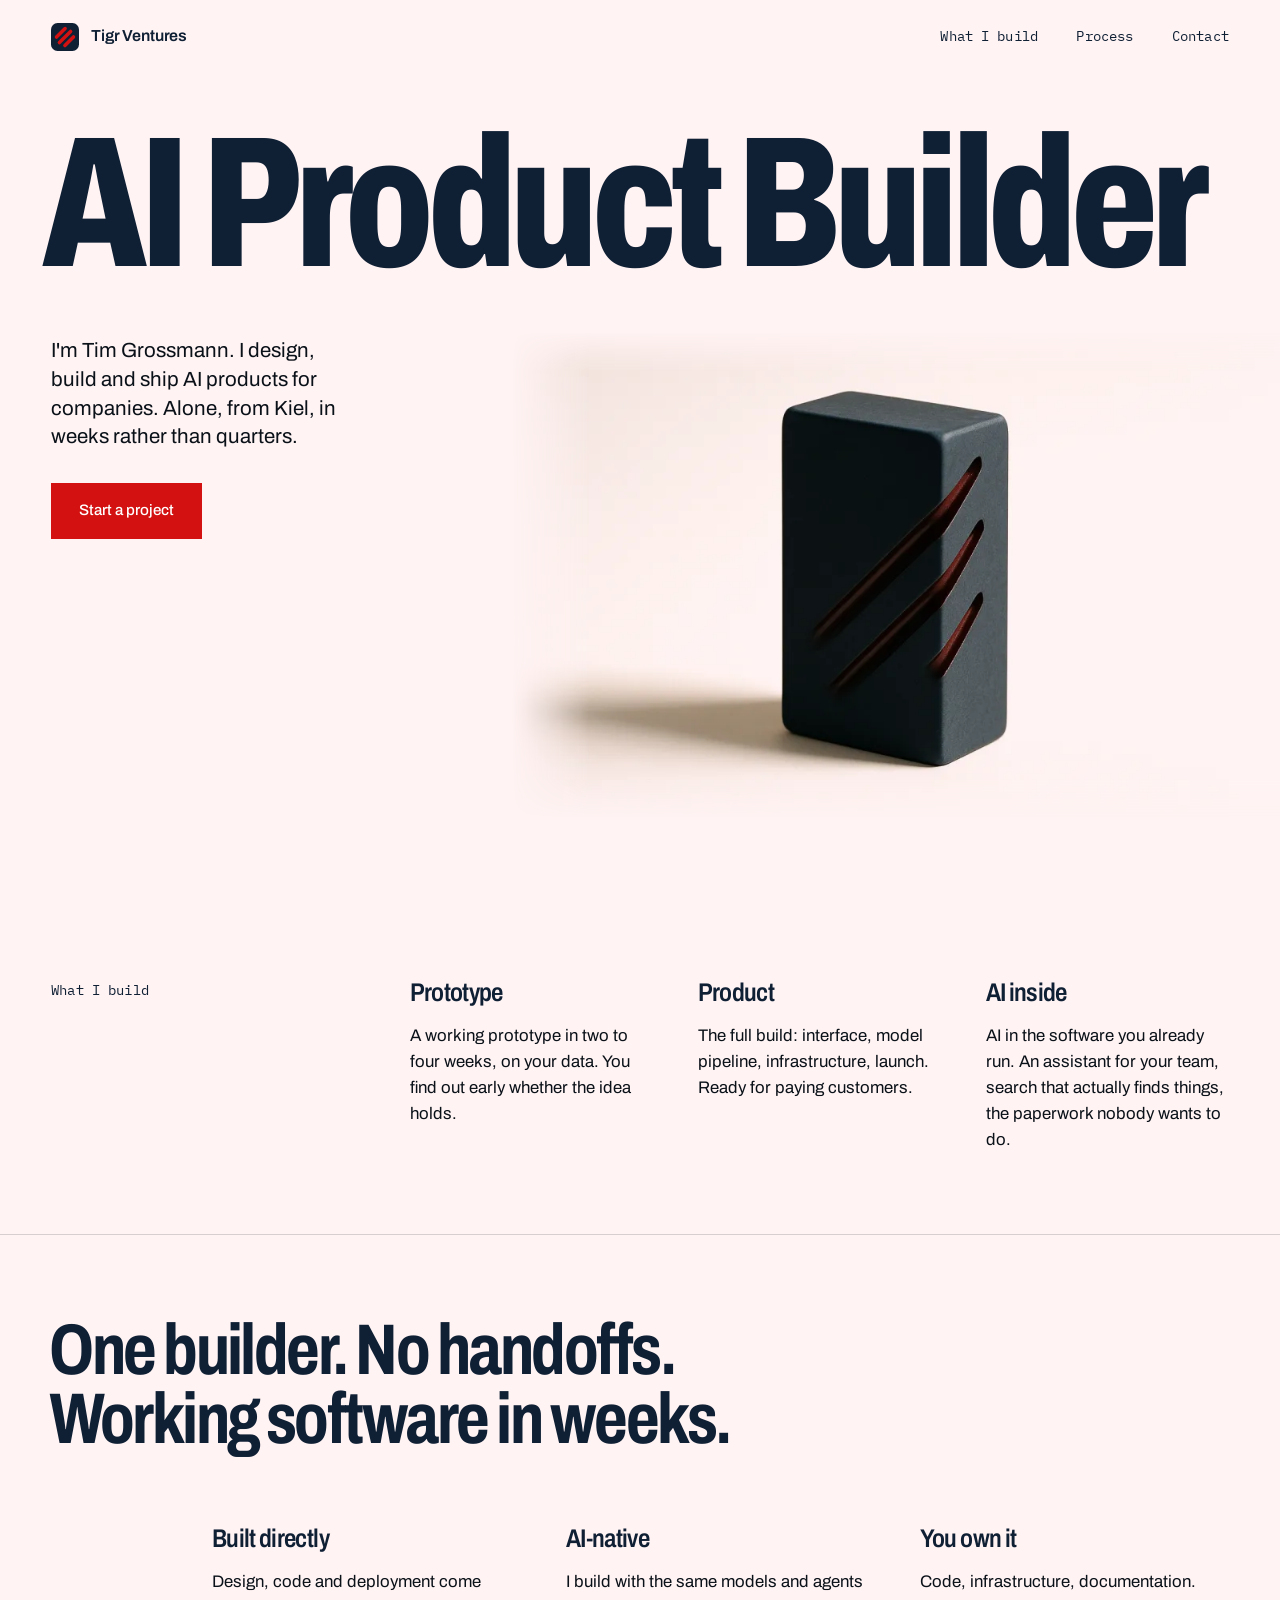
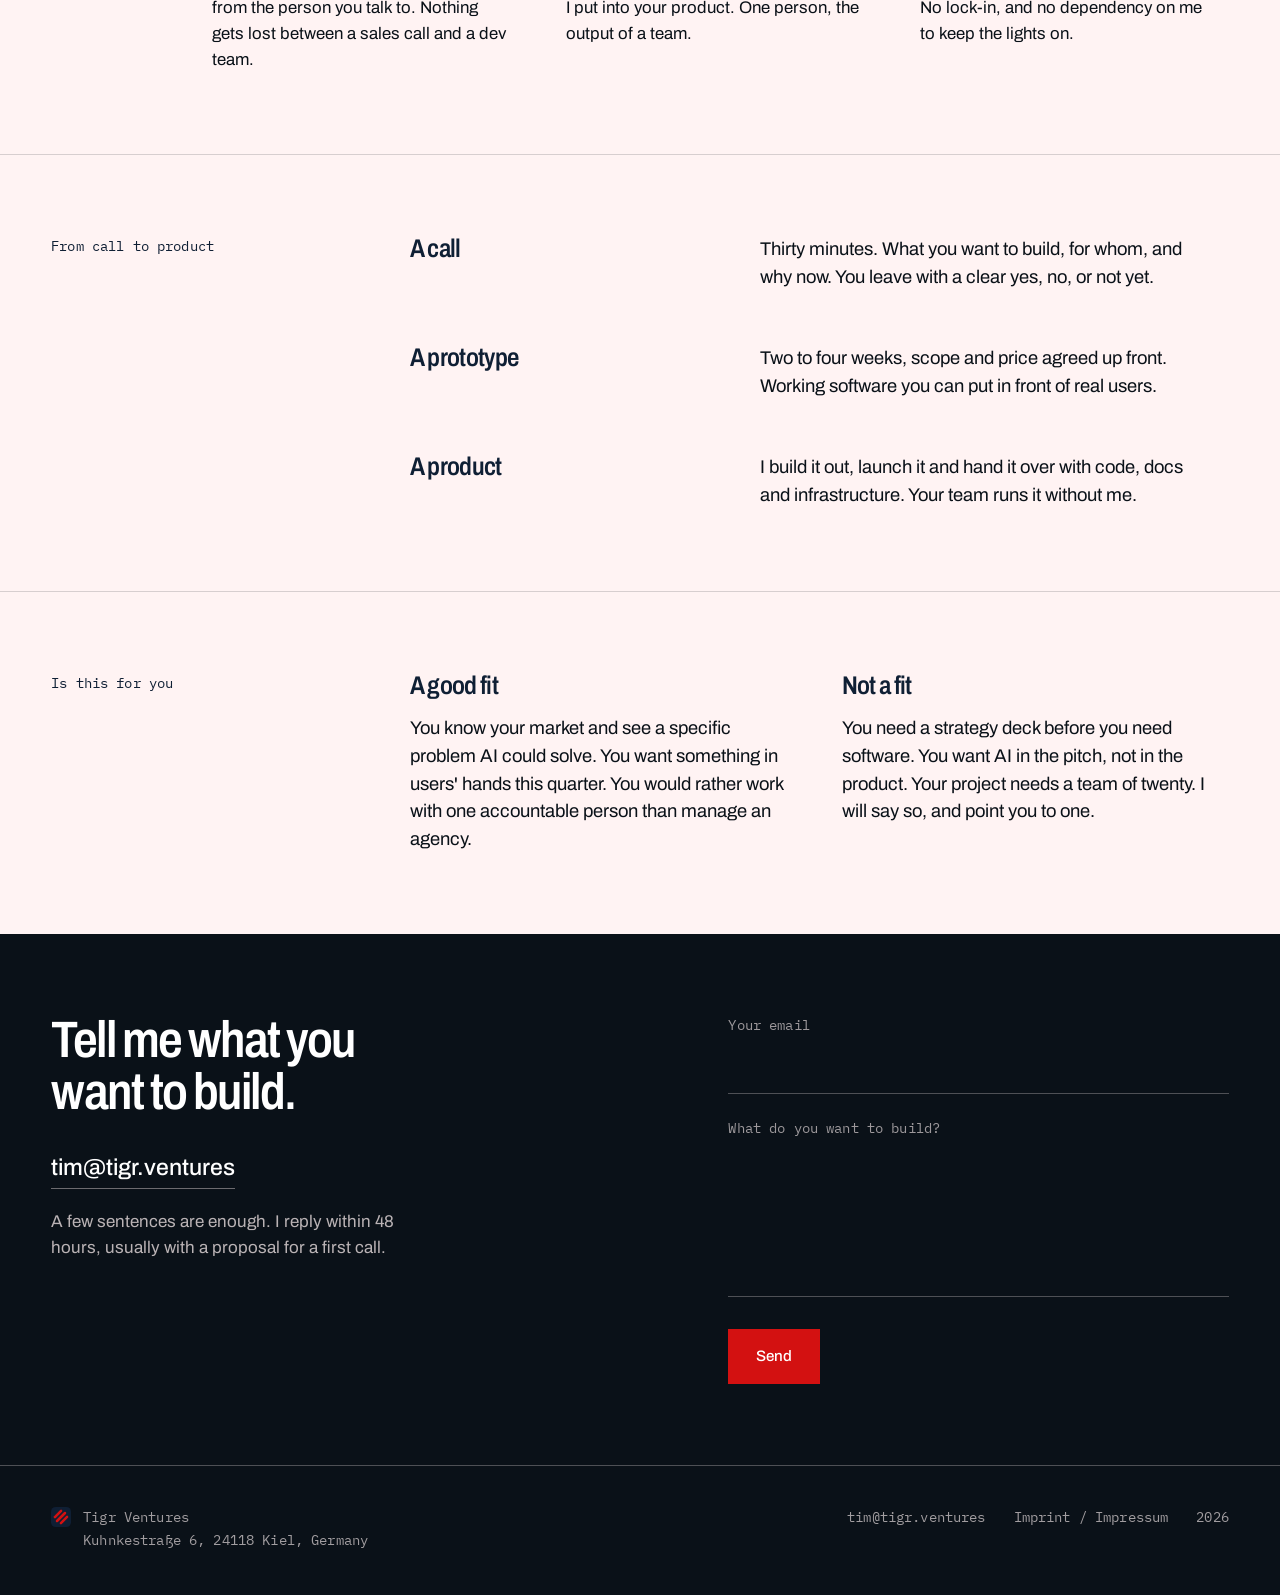
==== commit 70be3e43: "Reposition site as AI Product Builder with new editorial design - Rewrite copy in first person aroun" ====
--- a/index.html
+++ b/index.html
@@ -1,310 +1,170 @@
 <!DOCTYPE html>
-<html lang="en">
+<html lang="en" class="no-js">
 <head>
     <meta charset="UTF-8">
     <meta name="viewport" content="width=device-width, initial-scale=1.0">
-    <meta name="description" content="Tigr Ventures partners with domain experts to build AI products they co-own. Joint ventures, not vendor relationships.">
-    <meta name="theme-color" content="#0a0a0a">
-
-    <title>Tigr Ventures | AI Products Built With Domain Experts</title>
-
-    <!-- Fonts -->
+    <meta name="description" content="Tigr Ventures is Tim Grossmann, AI product builder in Kiel, Germany. Prototypes in weeks, production AI products without an agency in between.">
+    <meta name="theme-color" content="#fff3f3">
+
+    <title>Tigr Ventures | AI Product Builder</title>
+
+    <meta property="og:title" content="Tigr Ventures | AI Product Builder">
+    <meta property="og:description" content="Tim Grossmann designs, builds and ships AI products for companies. Alone, from Kiel, in weeks rather than quarters.">
+    <meta property="og:image" content="https://tigr.ventures/assets/hero-1536.jpg">
+    <meta property="og:type" content="website">
+    <meta property="og:url" content="https://tigr.ventures/">
+
     <link rel="preconnect" href="https://fonts.googleapis.com">
     <link rel="preconnect" href="https://fonts.gstatic.com" crossorigin>
-    <link href="https://fonts.googleapis.com/css2?family=Inter:wght@300;400;500;600&display=swap" rel="stylesheet">
-
-    <!-- Styles -->
+    <link href="https://fonts.googleapis.com/css2?family=Archivo:ital,wdth,wght@0,62..125,300..900;1,62..125,300..900&family=IBM+Plex+Mono:wght@400;500&display=swap" rel="stylesheet">
+
     <link rel="stylesheet" href="css/styles.css">
-
-    <!-- Favicon -->
     <link rel="icon" type="image/svg+xml" href="assets/favicon.svg">
 </head>
 <body>
-    <!-- Navigation -->
-    <nav class="nav" id="nav">
-        <div class="nav-container">
-            <a href="#" class="nav-logo" aria-label="Tigr Ventures — home">
-                <img src="assets/emblem.svg" alt="" class="nav-logo-mark" width="32" height="32">
-                <span class="nav-logo-text">TIGR VENTURES</span>
-            </a>
-            <a href="#inquiry" class="nav-cta">Get in Touch</a>
-        </div>
-    </nav>
-
-    <!-- Hero Section -->
-    <section class="hero" id="hero">
-        <div class="hero-background"></div>
-        <div class="hero-accent-lines">
-            <span class="accent-line accent-line-1"></span>
-            <span class="accent-line accent-line-2"></span>
-        </div>
-        <div class="hero-content">
-            <div class="hero-badge fade-in">AI Venture Studio</div>
-            <h1 class="hero-title fade-in">We turn domain expertise into <br><span class="gold-text">AI products you co-own.</span></h1>
-            <p class="hero-subtitle fade-in">You bring the knowledge. We build the product. We both own the outcome.</p>
-            <div class="hero-divider fade-in"></div>
-        </div>
-        <div class="scroll-indicator fade-in">
-            <span></span>
-        </div>
-    </section>
-
-    <!-- The Landscape Section -->
-    <section class="section stats" id="landscape">
-        <div class="section-glow section-glow-right"></div>
-        <div class="container">
-            <div class="stats-intro fade-in">
-                <div class="section-badge">The Landscape</div>
-                <h2 class="section-title">Most AI projects fail. The data is unambiguous.</h2>
-            </div>
-            <div class="stats-grid">
-                <div class="stat-card fade-in">
-                    <span class="stat-number">87%</span>
-                    <span class="stat-label">of AI projects never make it to production</span>
-                    <span class="stat-source">RAND, MIT Sloan</span>
-                </div>
-                <div class="stat-card fade-in">
-                    <span class="stat-number">42%</span>
-                    <span class="stat-label">of companies abandoned most AI initiatives in 2025</span>
-                    <span class="stat-source">S&P Global</span>
-                </div>
-                <div class="stat-card fade-in">
-                    <span class="stat-number">30%</span>
-                    <span class="stat-label">of GenAI projects abandoned after proof of concept</span>
-                    <span class="stat-source">Gartner, 2024</span>
-                </div>
-                <div class="stat-card fade-in">
-                    <span class="stat-number">2x</span>
-                    <span class="stat-label">higher returns when workflows are redesigned before selecting technology</span>
-                    <span class="stat-source">McKinsey</span>
-                </div>
-            </div>
-            <div class="stats-conclusion fade-in">
-                <p class="stats-takeaway">The pattern is consistent: AI fails when it's treated as a technology project. It succeeds when it's treated as a <span class="gold-text-inline">domain problem</span>.</p>
-            </div>
-        </div>
-    </section>
-
-    <!-- The Model Section -->
-    <section class="section philosophy" id="model">
-        <div class="section-glow section-glow-left"></div>
-        <div class="container">
-            <div class="philosophy-content fade-in">
-                <div class="section-badge">The Model</div>
-                <h2 class="section-title">Joint ventures, not vendor relationships.</h2>
-                <p class="philosophy-text">
-                    Tigr Ventures partners with domain experts to build AI-powered products. You bring deep knowledge of your field. We bring the technical execution to turn that knowledge into software. We co-own what we build.
-                </p>
-                <div class="gold-divider"></div>
-                <p class="philosophy-text-secondary">
-                    No dev teams to manage. No six-month discovery phases. No bloated SOWs. One operator, fully AI-native, building with you as a co-founder, not for you as a client.
-                </p>
-                <div class="gold-divider"></div>
-                <p class="philosophy-accent">Skin in the game. On both sides.</p>
-            </div>
-        </div>
-    </section>
-
-    <!-- Focus Section -->
-    <section class="section expertise" id="expertise">
-        <div class="section-glow section-glow-right"></div>
-        <div class="container">
-            <div class="section-badge fade-in">Why It Works</div>
-            <h2 class="section-title fade-in">Designed to beat the odds.</h2>
-            <div class="expertise-grid">
-                <div class="expertise-card fade-in">
-                    <div class="card-accent"></div>
-                    <div class="expertise-icon">
-                        <svg viewBox="0 0 48 48" fill="none" xmlns="http://www.w3.org/2000/svg">
-                            <path d="M24 4L28 16H40L30 24L34 36L24 28L14 36L18 24L8 16H20L24 4Z" stroke="currentColor" stroke-width="1.5" stroke-linecap="round" stroke-linejoin="round"/>
-                        </svg>
-                    </div>
-                    <h3 class="expertise-title">Domain Expertise Embedded</h3>
-                    <p class="expertise-description">Embedded models report <span class="gold-text-inline">25% higher success rates</span>. We don't bolt AI onto your business from the outside. Your knowledge is the product's core, not an afterthought gathered in a requirements doc.</p>
-                    <div class="card-line"></div>
-                </div>
-                <div class="expertise-card fade-in">
-                    <div class="card-accent"></div>
-                    <div class="expertise-icon">
-                        <svg viewBox="0 0 48 48" fill="none" xmlns="http://www.w3.org/2000/svg">
-                            <rect x="8" y="8" width="32" height="32" rx="4" stroke="currentColor" stroke-width="1.5"/>
-                            <path d="M8 16H40" stroke="currentColor" stroke-width="1.5"/>
-                            <circle cx="14" cy="12" r="1.5" fill="currentColor"/>
-                            <circle cx="20" cy="12" r="1.5" fill="currentColor"/>
-                            <path d="M16 28L22 34L32 22" stroke="currentColor" stroke-width="1.5" stroke-linecap="round" stroke-linejoin="round"/>
-                        </svg>
-                    </div>
-                    <h3 class="expertise-title">Zero Overhead, Full Velocity</h3>
-                    <p class="expertise-description">No account managers. No project coordinators. No handoffs. One AI-native operator building directly with you. <span class="gold-text-inline">Decisions happen in hours</span>, not committee meetings.</p>
-                    <div class="card-line"></div>
-                </div>
-                <div class="expertise-card fade-in">
-                    <div class="card-accent"></div>
-                    <div class="expertise-icon">
-                        <svg viewBox="0 0 48 48" fill="none" xmlns="http://www.w3.org/2000/svg">
-                            <circle cx="24" cy="24" r="16" stroke="currentColor" stroke-width="1.5"/>
-                            <path d="M24 14V24L30 30" stroke="currentColor" stroke-width="1.5" stroke-linecap="round" stroke-linejoin="round"/>
-                            <path d="M24 4V8" stroke="currentColor" stroke-width="1.5" stroke-linecap="round"/>
-                            <path d="M24 40V44" stroke="currentColor" stroke-width="1.5" stroke-linecap="round"/>
-                            <path d="M4 24H8" stroke="currentColor" stroke-width="1.5" stroke-linecap="round"/>
-                            <path d="M40 24H44" stroke="currentColor" stroke-width="1.5" stroke-linecap="round"/>
-                        </svg>
-                    </div>
-                    <h3 class="expertise-title">Aligned Incentives</h3>
-                    <p class="expertise-description">We co-own what we build. <span class="gold-text-inline">When your product succeeds, we succeed.</span> This is the opposite of hourly billing, where the incentive is to take longer, not to ship better.</p>
-                    <div class="card-line"></div>
-                </div>
-            </div>
-        </div>
-    </section>
-
-    <!-- Process Section -->
-    <section class="section process" id="process">
-        <div class="section-glow section-glow-center"></div>
-        <div class="container">
-            <div class="process-content fade-in">
-                <div class="section-badge">How It Works</div>
-                <h2 class="section-title">From conversation to co-ownership.</h2>
-                <p class="process-intro">Every partnership starts the same way: understanding whether the fit is right.</p>
-                <div class="process-steps">
-                    <div class="process-step">
-                        <div class="step-marker">
-                            <span class="step-number">01</span>
-                            <div class="step-line"></div>
-                        </div>
-                        <div class="step-content">
-                            <h3 class="step-title">Evaluate the Fit</h3>
-                            <p class="step-description">We assess whether your domain expertise and our AI execution can produce something neither could alone. Not every idea is a fit. That honesty is the starting point.</p>
-                        </div>
-                    </div>
-                    <div class="process-step">
-                        <div class="step-marker">
-                            <span class="step-number">02</span>
-                            <div class="step-line"></div>
-                        </div>
-                        <div class="step-content">
-                            <h3 class="step-title">Define the Product</h3>
-                            <p class="step-description">Together we scope a specific, buildable product. What does it do, who uses it, and what is the business model. No ambiguity.</p>
-                        </div>
-                    </div>
-                    <div class="process-step">
-                        <div class="step-marker">
-                            <span class="step-number">03</span>
-                            <div class="step-line"></div>
-                        </div>
-                        <div class="step-content">
-                            <h3 class="step-title">Build and Iterate</h3>
-                            <p class="step-description">We build fast, starting with a working MVP. You validate with real domain knowledge. We iterate in tight cycles until the product works.</p>
-                        </div>
-                    </div>
-                    <div class="process-step">
-                        <div class="step-marker">
-                            <span class="step-number">04</span>
-                        </div>
-                        <div class="step-content">
-                            <h3 class="step-title">Launch and Own</h3>
-                            <p class="step-description">The product goes to market. Revenue is shared. You own what we built together. No licensing traps, no dependency on us to keep the lights on.</p>
-                        </div>
-                    </div>
-                </div>
-            </div>
-        </div>
-    </section>
-
-    <!-- Partner Profile Section -->
-    <section class="section partner-profile" id="partner">
-        <div class="section-glow section-glow-left"></div>
-        <div class="container">
-            <div class="partner-content fade-in">
-                <div class="section-badge">Who This Is For</div>
-                <h2 class="section-title">You might be the right partner if:</h2>
-                <div class="partner-traits">
-                    <div class="partner-trait">
-                        <span class="trait-marker"></span>
-                        <p class="trait-text">You have deep expertise in a specific domain and see an opportunity that AI could unlock.</p>
-                    </div>
-                    <div class="partner-trait">
-                        <span class="trait-marker"></span>
-                        <p class="trait-text">You want to own the product, not just buy a service.</p>
-                    </div>
-                    <div class="partner-trait">
-                        <span class="trait-marker"></span>
-                        <p class="trait-text">You're skeptical of AI hype but curious about what a focused, well-built product could do in your field.</p>
-                    </div>
-                    <div class="partner-trait">
-                        <span class="trait-marker"></span>
-                        <p class="trait-text">You're willing to invest your time and knowledge as a true collaborator, not hand off a spec and wait.</p>
-                    </div>
-                </div>
-            </div>
-        </div>
-    </section>
-
-    <!-- Inquiry Section -->
-    <section class="section inquiry" id="inquiry">
-        <div class="inquiry-glow"></div>
-        <div class="container">
-            <div class="inquiry-content fade-in">
-                <div class="section-badge">Start a Conversation</div>
-                <h2 class="inquiry-title">Interested in building together?</h2>
-                <div class="gold-divider gold-divider-center"></div>
-                <p class="inquiry-subtitle">Tell us about your domain and what you think AI could do in it.<br>No pitch decks required. Just a clear idea and real expertise.</p>
-
-                <form class="inquiry-form" action="https://formspree.io/f/xlgjwyka" method="POST" id="inquiryForm">
-                    <div class="form-row">
-                        <div class="form-group">
-                            <label for="name">Name</label>
-                            <input type="text" id="name" name="name" required autocomplete="name">
-                        </div>
-                        <div class="form-group">
-                            <label for="organization">Domain / Industry</label>
-                            <input type="text" id="organization" name="organization" required>
-                        </div>
-                    </div>
-                    <div class="form-group">
-                        <label for="email">Email</label>
+
+    <header class="top" id="top">
+        <a href="#" class="brand" aria-label="Tigr Ventures, home">
+            <img src="assets/emblem.svg" alt="" width="28" height="28">
+            <span>Tigr Ventures</span>
+        </a>
+        <nav class="top-nav" aria-label="Main">
+            <a href="#build">What I build</a>
+            <a href="#process">Process</a>
+            <a href="#contact">Contact</a>
+        </nav>
+    </header>
+
+    <main>
+        <!-- Hero -->
+        <section class="hero" id="hero">
+            <h1 class="hero-title">AI Product Builder</h1>
+            <div class="hero-grid">
+                <div class="hero-copy">
+                    <p class="hero-lead">I'm Tim Grossmann. I design, build and ship AI products for companies. Alone, from Kiel, in weeks rather than quarters.</p>
+                    <a href="#contact" class="btn">Start a project</a>
+                </div>
+                <figure class="hero-figure">
+                    <picture>
+                        <source srcset="assets/hero-960.webp 960w, assets/hero-1536.webp 1536w" sizes="(max-width: 760px) 100vw, 64vw" type="image/webp">
+                        <img src="assets/hero-1536.jpg" alt="A matte navy block with three diagonal grooves revealing a deep red interior, standing on pale paper." width="1536" height="1024" fetchpriority="high">
+                    </picture>
+                    <video class="hero-video" muted playsinline loop preload="none" aria-hidden="true" tabindex="-1" data-src="assets/hero.mp4"></video>
+                </figure>
+            </div>
+        </section>
+
+        <!-- What I build -->
+        <section class="block" id="build">
+            <h2 class="label">What I build</h2>
+            <ol class="cols cols-3">
+                <li class="reveal">
+                    <h3>Prototype</h3>
+                    <p>A working prototype in two to four weeks, on your data. You find out early whether the idea holds.</p>
+                </li>
+                <li class="reveal">
+                    <h3>Product</h3>
+                    <p>The full build: interface, model pipeline, infrastructure, launch. Ready for paying customers.</p>
+                </li>
+                <li class="reveal">
+                    <h3>AI inside</h3>
+                    <p>AI in the software you already run. An assistant for your team, search that actually finds things, the paperwork nobody wants to do.</p>
+                </li>
+            </ol>
+        </section>
+
+        <!-- Statement -->
+        <section class="statement-block" id="how">
+            <p class="statement reveal"><span>One builder. No handoffs.</span> <span>Working software in weeks.</span></p>
+            <dl class="block-grid">
+                <div class="reveal">
+                    <dt>Built directly</dt>
+                    <dd>Design, code and deployment come from the person you talk to. Nothing gets lost between a sales call and a dev team.</dd>
+                </div>
+                <div class="reveal">
+                    <dt>AI-native</dt>
+                    <dd>I build with the same models and agents I put into your product. One person, the output of a team.</dd>
+                </div>
+                <div class="reveal">
+                    <dt>You own it</dt>
+                    <dd>Code, infrastructure, documentation. No lock-in, and no dependency on me to keep the lights on.</dd>
+                </div>
+            </dl>
+        </section>
+
+        <!-- Process -->
+        <section class="block" id="process">
+            <h2 class="label">From call to product</h2>
+            <ol class="rows">
+                <li class="reveal">
+                    <h3>A call</h3>
+                    <p>Thirty minutes. What you want to build, for whom, and why now. You leave with a clear yes, no, or not yet.</p>
+                </li>
+                <li class="reveal">
+                    <h3>A prototype</h3>
+                    <p>Two to four weeks, scope and price agreed up front. Working software you can put in front of real users.</p>
+                </li>
+                <li class="reveal">
+                    <h3>A product</h3>
+                    <p>I build it out, launch it and hand it over with code, docs and infrastructure. Your team runs it without me.</p>
+                </li>
+            </ol>
+        </section>
+
+        <!-- Fit -->
+        <section class="block" id="fit">
+            <h2 class="label">Is this for you</h2>
+            <div class="fit">
+                <div class="reveal">
+                    <h3>A good fit</h3>
+                    <p>You know your market and see a specific problem AI could solve. You want something in users' hands this quarter. You would rather work with one accountable person than manage an agency.</p>
+                </div>
+                <div class="reveal">
+                    <h3>Not a fit</h3>
+                    <p>You need a strategy deck before you need software. You want AI in the pitch, not in the product. Your project needs a team of twenty. I will say so, and point you to one.</p>
+                </div>
+            </div>
+        </section>
+
+        <!-- Contact -->
+        <section class="contact" id="contact">
+            <div class="contact-inner">
+                <div class="contact-copy">
+                    <h2>Tell me what you want to build.</h2>
+                    <a class="contact-mail" href="mailto:tim@tigr.ventures">tim@tigr.ventures</a>
+                    <p>A few sentences are enough. I reply within 48 hours, usually with a proposal for a first call.</p>
+                </div>
+
+                <form class="form" action="https://formspree.io/f/xlgjwyka" method="POST" id="inquiryForm">
+                    <div class="field">
+                        <label for="email">Your email</label>
                         <input type="email" id="email" name="email" required autocomplete="email">
                     </div>
-                    <div class="form-group">
-                        <label for="message">What is the opportunity you see?</label>
-                        <textarea id="message" name="message" rows="4" required></textarea>
+                    <div class="field">
+                        <label for="message">What do you want to build?</label>
+                        <textarea id="message" name="message" rows="5" required></textarea>
                     </div>
-                    <button type="submit" class="form-submit">
-                        <span>Start the Conversation</span>
-                        <svg width="16" height="16" viewBox="0 0 16 16" fill="none">
-                            <path d="M3 8H13M13 8L9 4M13 8L9 12" stroke="currentColor" stroke-width="1.5" stroke-linecap="round" stroke-linejoin="round"/>
-                        </svg>
-                    </button>
-                    <p class="form-note">We respond within 48 hours. Most conversations start with a 30-minute call.</p>
+                    <button type="submit" class="btn">Send</button>
                 </form>
 
-                <div class="form-success" id="formSuccess">
-                    <div class="success-icon">
-                        <svg width="48" height="48" viewBox="0 0 48 48" fill="none">
-                            <circle cx="24" cy="24" r="20" stroke="currentColor" stroke-width="1.5"/>
-                            <path d="M16 24L22 30L32 18" stroke="currentColor" stroke-width="1.5" stroke-linecap="round" stroke-linejoin="round"/>
-                        </svg>
-                    </div>
-                    <p>Thank you for your inquiry.<br>We'll be in touch shortly.</p>
-                </div>
-            </div>
-        </div>
-    </section>
-
-    <!-- Footer -->
+                <div class="form-success" id="formSuccess" hidden>
+                    <p>Thanks. Your message is in. I will get back to you within 48 hours.</p>
+                </div>
+            </div>
+        </section>
+    </main>
+
     <footer class="footer">
-        <div class="footer-line"></div>
-        <div class="container">
-            <div class="footer-content">
-                <span class="footer-logo">
-                    <img src="assets/emblem.svg" alt="" class="footer-logo-mark" width="24" height="24">
-                    TIGR VENTURES
-                </span>
-                <div class="footer-links">
-                    <a href="#imprint" class="footer-link" id="imprintLink">Imprint / Impressum</a>
-                </div>
+        <div class="footer-inner">
+            <p class="footer-brand">
+                <img src="assets/emblem.svg" alt="" width="20" height="20">
+                <span>Tigr Ventures<br>Kuhnkestraße 6, 24118 Kiel, Germany</span>
+            </p>
+            <p class="footer-links">
+                <a href="mailto:tim@tigr.ventures">tim@tigr.ventures</a>
+                <a href="#imprint" id="imprintLink">Imprint / Impressum</a>
                 <span class="footer-year"></span>
-            </div>
+            </p>
         </div>
     </footer>
 
@@ -313,89 +173,41 @@
         <div class="modal-backdrop" data-close></div>
         <div class="modal-dialog" role="document">
             <button type="button" class="modal-close" aria-label="Close" data-close>
-                <svg width="20" height="20" viewBox="0 0 20 20" fill="none">
+                <svg width="20" height="20" viewBox="0 0 20 20" fill="none" aria-hidden="true">
                     <path d="M5 5L15 15M15 5L5 15" stroke="currentColor" stroke-width="1.5" stroke-linecap="round"/>
                 </svg>
             </button>
-            <div class="modal-header">
-                <img src="assets/emblem.svg" alt="" class="modal-logo-mark" width="40" height="40">
-                <h2 class="modal-title" id="imprintTitle">Impressum <span class="modal-title-sub">/ Imprint</span></h2>
-            </div>
-            <div class="modal-body">
-                <div class="imprint-grid">
-                    <!-- German -->
-                    <div class="imprint-col" lang="de">
-                        <h3 class="imprint-lang">Deutsch</h3>
-
-                        <h4 class="imprint-heading">Angaben gemäß § 5 DDG</h4>
-                        <p class="imprint-block">
-                            Tigr Ventures UG (haftungsbeschränkt)<br>
-                            Kuhnkestraße 6<br>
-                            24118 Kiel<br>
-                            Deutschland
-                        </p>
-
-                        <h4 class="imprint-heading">Vertreten durch</h4>
-                        <p class="imprint-block">Geschäftsführer: Tim Grossmann</p>
-
-                        <h4 class="imprint-heading">Kontakt</h4>
-                        <p class="imprint-block">
-                            E-Mail: <a href="mailto:tim@tigr.ventures" class="imprint-link">tim@tigr.ventures</a>
-                        </p>
-
-                        <h4 class="imprint-heading">Registereintrag</h4>
-                        <p class="imprint-block">
-                            Eingetragen im Handelsregister<br>
-                            Registergericht: Amtsgericht Kiel<br>
-                            Registernummer: HRB 25140
-                        </p>
-
-                        <h4 class="imprint-heading">Umsatzsteuer-ID</h4>
-                        <p class="imprint-block">
-                            Umsatzsteuer-Identifikationsnummer gemäß § 27a UStG:<br>
-                            DE421916464
-                        </p>
-
-                        <h4 class="imprint-heading">Verantwortlich für den Inhalt nach § 18 Abs. 2 MStV</h4>
-                        <p class="imprint-block">Tim Grossmann (Anschrift wie oben)</p>
-                    </div>
-
-                    <!-- English -->
-                    <div class="imprint-col" lang="en">
-                        <h3 class="imprint-lang">English</h3>
-
-                        <h4 class="imprint-heading">Information pursuant to § 5 DDG</h4>
-                        <p class="imprint-block">
-                            Tigr Ventures UG (haftungsbeschränkt)<br>
-                            Kuhnkestraße 6<br>
-                            24118 Kiel<br>
-                            Germany
-                        </p>
-
-                        <h4 class="imprint-heading">Represented by</h4>
-                        <p class="imprint-block">Managing Director: Tim Grossmann</p>
-
-                        <h4 class="imprint-heading">Contact</h4>
-                        <p class="imprint-block">
-                            Email: <a href="mailto:tim@tigr.ventures" class="imprint-link">tim@tigr.ventures</a>
-                        </p>
-
-                        <h4 class="imprint-heading">Commercial register</h4>
-                        <p class="imprint-block">
-                            Registered in the commercial register<br>
-                            Register court: Local Court (Amtsgericht) Kiel<br>
-                            Registration number: HRB 25140
-                        </p>
-
-                        <h4 class="imprint-heading">VAT</h4>
-                        <p class="imprint-block">
-                            VAT identification number pursuant to § 27a UStG:<br>
-                            DE421916464
-                        </p>
-
-                        <h4 class="imprint-heading">Responsible for content pursuant to § 18 (2) MStV</h4>
-                        <p class="imprint-block">Tim Grossmann (address as above)</p>
-                    </div>
+            <h2 class="modal-title" id="imprintTitle">Impressum <span>/ Imprint</span></h2>
+            <div class="imprint-grid">
+                <div class="imprint-col" lang="de">
+                    <h3>Deutsch</h3>
+                    <h4>Angaben gemäß § 5 DDG</h4>
+                    <p>Tigr Ventures UG (haftungsbeschränkt)<br>Kuhnkestraße 6<br>24118 Kiel<br>Deutschland</p>
+                    <h4>Vertreten durch</h4>
+                    <p>Geschäftsführer: Tim Grossmann</p>
+                    <h4>Kontakt</h4>
+                    <p>E-Mail: <a href="mailto:tim@tigr.ventures">tim@tigr.ventures</a></p>
+                    <h4>Registereintrag</h4>
+                    <p>Eingetragen im Handelsregister<br>Registergericht: Amtsgericht Kiel<br>Registernummer: HRB 25140</p>
+                    <h4>Umsatzsteuer-ID</h4>
+                    <p>Umsatzsteuer-Identifikationsnummer gemäß § 27a UStG:<br>DE421916464</p>
+                    <h4>Verantwortlich für den Inhalt nach § 18 Abs. 2 MStV</h4>
+                    <p>Tim Grossmann (Anschrift wie oben)</p>
+                </div>
+                <div class="imprint-col" lang="en">
+                    <h3>English</h3>
+                    <h4>Information pursuant to § 5 DDG</h4>
+                    <p>Tigr Ventures UG (haftungsbeschränkt)<br>Kuhnkestraße 6<br>24118 Kiel<br>Germany</p>
+                    <h4>Represented by</h4>
+                    <p>Managing Director: Tim Grossmann</p>
+                    <h4>Contact</h4>
+                    <p>Email: <a href="mailto:tim@tigr.ventures">tim@tigr.ventures</a></p>
+                    <h4>Commercial register</h4>
+                    <p>Registered in the commercial register<br>Register court: Local Court (Amtsgericht) Kiel<br>Registration number: HRB 25140</p>
+                    <h4>VAT</h4>
+                    <p>VAT identification number pursuant to § 27a UStG:<br>DE421916464</p>
+                    <h4>Responsible for content pursuant to § 18 (2) MStV</h4>
+                    <p>Tim Grossmann (address as above)</p>
                 </div>
             </div>
         </div>
--- a/css/styles.css
+++ b/css/styles.css
@@ -1,1243 +1,410 @@
-/* ================================================
-   TIGR VENTURES - Premium Styles
-   ================================================ */
-
-/* CSS Custom Properties */
+/* ============================================================
+   TIGR VENTURES — AI Product Builder
+   Palette: brand color code (navy / wine / red / paper / blush)
+   Type:    Archivo (variable width) + IBM Plex Mono
+   Styles:  display XL (hero), display L (statements),
+            heading (item titles), body, mono (labels)
+   ============================================================ */
+
 :root {
-    --color-bg: #0a0a0a;
-    --color-bg-elevated: #111111;
-    --color-text: #f5f5f5;
-    --color-text-muted: #888888;
-    --color-text-subtle: #555555;
-    --color-gold: #c9a962;
-    --color-gold-hover: #e5c77d;
-    --color-gold-subtle: rgba(201, 169, 98, 0.1);
-    --color-border: rgba(255, 255, 255, 0.08);
-
-    --font-family: 'Inter', -apple-system, BlinkMacSystemFont, 'Segoe UI', Roboto, sans-serif;
-
-    --spacing-xs: 8px;
-    --spacing-sm: 16px;
-    --spacing-md: 24px;
-    --spacing-lg: 48px;
-    --spacing-xl: 80px;
-    --spacing-2xl: 120px;
-    --spacing-3xl: 180px;
-
-    --max-width: 1200px;
-    --max-width-narrow: 720px;
-
-    --transition-fast: 0.2s ease;
-    --transition-base: 0.3s ease;
-    --transition-slow: 0.5s ease;
-}
-
-/* Reset & Base */
-*, *::before, *::after {
-    box-sizing: border-box;
-    margin: 0;
-    padding: 0;
-}
+    --ink-900: #0a1118;
+    --ink-800: #0f1f34;
+    --ink-700: #132c50;
+    --mauve:   #8a7f8d;
+    --wine:    #800020;
+    --red:     #d31111;
+    --paper:   #f5f4f5;
+    --blush:   #fff3f3;
+    --white:   #ffffff;
+
+    --rule: rgba(10, 17, 24, 0.16);
+    --rule-dark: rgba(255, 243, 243, 0.28);
+
+    --font-sans: 'Archivo', -apple-system, BlinkMacSystemFont, 'Helvetica Neue', Arial, sans-serif;
+    --font-mono: 'IBM Plex Mono', ui-monospace, SFMono-Regular, Menlo, monospace;
+
+    --gutter: clamp(20px, 4vw, 64px);
+    --max: 1360px;
+    --section-pad: clamp(64px, 9vh, 128px);
+
+    --ease: cubic-bezier(0.22, 1, 0.36, 1);
+}
+
+*, *::before, *::after { box-sizing: border-box; margin: 0; padding: 0; }
 
 html {
     scroll-behavior: smooth;
     -webkit-font-smoothing: antialiased;
     -moz-osx-font-smoothing: grayscale;
+    text-size-adjust: 100%;
 }
 
 body {
-    font-family: var(--font-family);
-    font-size: 16px;
+    font-family: var(--font-sans);
+    font-size: 17px;
+    line-height: 1.55;
+    color: var(--ink-900);
+    background: var(--blush);
+}
+
+img, video, picture { display: block; max-width: 100%; }
+a { color: inherit; text-decoration: none; }
+ol, ul { list-style: none; }
+button, input, textarea { font: inherit; color: inherit; }
+
+::selection { background: var(--wine); color: var(--blush); }
+:focus-visible { outline: 2px solid var(--red); outline-offset: 3px; }
+
+/* ---- Type system ---- */
+.mono, .label, .top-nav a, .footer, label {
+    font-family: var(--font-mono);
+    font-size: 0.875rem;
     font-weight: 400;
-    line-height: 1.7;
-    color: var(--color-text);
-    background-color: var(--color-bg);
-}
-
-::selection {
-    background-color: var(--color-gold);
-    color: var(--color-bg);
-}
-
-/* Container */
-.container {
-    width: 100%;
-    max-width: var(--max-width);
-    margin: 0 auto;
-    padding: 0 var(--spacing-md);
-}
-
-/* Typography */
-h1, h2, h3 {
-    font-weight: 400;
-    line-height: 1.2;
-    letter-spacing: -0.02em;
-}
-
-a {
-    color: inherit;
-    text-decoration: none;
-    transition: color var(--transition-fast);
-}
-
-/* ================================================
-   Navigation
-   ================================================ */
-.nav {
-    position: fixed;
+    letter-spacing: 0.01em;
+}
+
+.hero-title {
+    font-size: clamp(3.6rem, 14.55vw, 15.5rem);
+    font-weight: 800;
+    font-variation-settings: 'wdth' 72;
+    line-height: 0.9;
+    letter-spacing: -0.035em;
+    color: var(--ink-800);
+}
+
+.statement {
+    font-size: clamp(2.4rem, 5.6vw, 5.8rem);
+    font-weight: 700;
+    font-variation-settings: 'wdth' 76;
+    line-height: 0.96;
+    letter-spacing: -0.035em;
+    color: var(--ink-800);
+}
+.contact h2 {
+    font-size: clamp(2.1rem, 4vw, 4rem);
+    font-weight: 600;
+    font-variation-settings: 'wdth' 82;
+    line-height: 1.0;
+    letter-spacing: -0.03em;
+}
+
+.cols h3, .block-grid dt, .rows h3, .fit h3 {
+    font-size: clamp(1.5rem, 2vw, 1.9rem);
+    font-weight: 600;
+    font-variation-settings: 'wdth' 82;
+    line-height: 1.05;
+    letter-spacing: -0.025em;
+    color: var(--ink-800);
+}
+
+/* ------------------------------------------------------------
+   Header
+   ------------------------------------------------------------ */
+.top {
+    position: sticky;
     top: 0;
-    left: 0;
-    right: 0;
-    z-index: 1000;
-    padding: var(--spacing-md) 0;
-    transition: background-color var(--transition-base), padding var(--transition-base);
-}
-
-.nav.scrolled {
-    background-color: rgba(10, 10, 10, 0.95);
-    backdrop-filter: blur(20px);
-    -webkit-backdrop-filter: blur(20px);
-    padding: var(--spacing-sm) 0;
-}
-
-.nav-container {
-    max-width: var(--max-width);
-    margin: 0 auto;
-    padding: 0 var(--spacing-md);
-    display: flex;
-    justify-content: space-between;
-    align-items: center;
-}
-
-.nav-logo {
+    z-index: 20;
     display: flex;
     align-items: center;
-    gap: var(--spacing-sm);
-    font-size: 14px;
-    font-weight: 500;
-    letter-spacing: 0.2em;
-    color: var(--color-gold);
-}
-
-.nav-logo-mark {
-    display: block;
-    width: 32px;
-    height: 32px;
-    flex-shrink: 0;
-}
-
-.nav-logo-text {
-    transition: opacity var(--transition-fast);
-}
-
-.nav-cta {
-    font-size: 13px;
-    font-weight: 500;
-    letter-spacing: 0.1em;
-    text-transform: uppercase;
-    padding: var(--spacing-xs) var(--spacing-md);
-    border: 1px solid var(--color-border);
-    border-radius: 2px;
-    transition: all var(--transition-base);
-}
-
-.nav-cta:hover {
-    border-color: var(--color-gold);
-    color: var(--color-gold);
-}
-
-/* ================================================
-   Hero Section
-   ================================================ */
-.hero {
-    position: relative;
-    min-height: 100vh;
-    display: flex;
-    flex-direction: column;
-    justify-content: center;
-    align-items: center;
-    text-align: center;
-    padding: var(--spacing-3xl) var(--spacing-md);
-    overflow: hidden;
-}
-
-.hero-background {
-    position: absolute;
-    inset: 0;
-    background:
-        radial-gradient(ellipse at 50% 30%, rgba(201, 169, 98, 0.15) 0%, transparent 50%),
-        radial-gradient(ellipse at 20% 80%, rgba(201, 169, 98, 0.08) 0%, transparent 40%),
-        radial-gradient(ellipse at 80% 20%, rgba(201, 169, 98, 0.06) 0%, transparent 35%);
-    animation: backgroundPulse 8s ease-in-out infinite;
-}
-
-/* Floating golden orb */
-.hero::after {
+    justify-content: space-between;
+    padding: 20px var(--gutter);
+    background: var(--blush);
+    border-bottom: 1px solid transparent;
+    transition: border-color 0.3s var(--ease), background 0.3s var(--ease);
+}
+.top.scrolled {
+    background: rgba(255, 243, 243, 0.92);
+    backdrop-filter: saturate(140%) blur(10px);
+    -webkit-backdrop-filter: saturate(140%) blur(10px);
+    border-bottom-color: var(--rule);
+}
+
+.brand { display: inline-flex; align-items: center; gap: 12px; color: var(--ink-800); }
+.brand img { width: 28px; height: 28px; }
+.brand span { font-weight: 600; font-size: 1rem; letter-spacing: -0.01em; }
+
+.top-nav { display: flex; align-items: center; gap: clamp(20px, 3vw, 44px); }
+.top-nav a { color: var(--ink-800); padding: 6px 0; position: relative; }
+.top-nav a::after {
     content: '';
     position: absolute;
-    top: 20%;
-    right: 15%;
-    width: 300px;
-    height: 300px;
-    background: radial-gradient(circle, rgba(201, 169, 98, 0.08) 0%, transparent 70%);
-    border-radius: 50%;
-    animation: floatOrb 12s ease-in-out infinite;
-    pointer-events: none;
-}
-
-@keyframes backgroundPulse {
-    0%, 100% { opacity: 1; }
-    50% { opacity: 0.7; }
-}
-
-@keyframes floatOrb {
-    0%, 100% { transform: translate(0, 0); }
-    25% { transform: translate(-20px, 30px); }
-    50% { transform: translate(10px, -20px); }
-    75% { transform: translate(-10px, -10px); }
-}
-
-.hero-accent-lines {
-    position: absolute;
-    inset: 0;
-    overflow: hidden;
-    pointer-events: none;
-}
-
-.accent-line {
-    position: absolute;
-    background: linear-gradient(90deg, transparent, var(--color-gold), transparent);
-    opacity: 0.15;
-}
-
-.accent-line-1 {
-    top: 25%;
-    left: 0;
-    right: 0;
+    left: 0; right: 0; bottom: 0;
     height: 1px;
-    animation: lineSweep 8s ease-in-out infinite;
-}
-
-.accent-line-2 {
-    bottom: 30%;
-    left: 0;
-    right: 0;
-    height: 1px;
-    animation: lineSweep 8s ease-in-out infinite 4s;
-}
-
-@keyframes lineSweep {
-    0%, 100% { opacity: 0; transform: scaleX(0); }
-    50% { opacity: 0.2; transform: scaleX(1); }
-}
-
-.hero-content {
-    position: relative;
-    max-width: 900px;
-}
-
-.hero-badge {
-    display: inline-block;
-    font-size: 11px;
-    font-weight: 500;
-    letter-spacing: 0.25em;
-    text-transform: uppercase;
-    color: var(--color-gold);
-    padding: var(--spacing-xs) var(--spacing-sm);
-    border: 1px solid rgba(201, 169, 98, 0.3);
-    border-radius: 2px;
-    margin-bottom: var(--spacing-lg);
-    background: rgba(201, 169, 98, 0.05);
-}
-
-.hero-title {
-    font-size: clamp(32px, 6vw, 64px);
-    font-weight: 300;
-    line-height: 1.15;
-    margin-bottom: var(--spacing-md);
-    color: var(--color-text);
-}
-
-.gold-text {
-    color: var(--color-gold);
-    position: relative;
-}
-
-.gold-text::after {
-    content: '';
-    position: absolute;
-    bottom: 0;
-    left: 0;
-    right: 0;
-    height: 1px;
-    background: linear-gradient(90deg, transparent, var(--color-gold), transparent);
-    opacity: 0.5;
-}
-
-.hero-subtitle {
-    font-size: clamp(16px, 2vw, 20px);
-    font-weight: 300;
-    color: var(--color-text-muted);
-    letter-spacing: 0.02em;
-}
-
-.hero-divider {
-    width: 60px;
-    height: 1px;
-    background: var(--color-gold);
-    margin: var(--spacing-lg) auto 0;
-    opacity: 0.6;
-}
-
-.scroll-indicator {
-    position: absolute;
-    bottom: var(--spacing-lg);
-    left: 50%;
-    transform: translateX(-50%);
-}
-
-.scroll-indicator span {
-    display: block;
-    width: 1px;
-    height: 60px;
-    background: linear-gradient(to bottom, var(--color-gold), transparent);
-    animation: scrollPulse 2s ease-in-out infinite;
-}
-
-@keyframes scrollPulse {
-    0%, 100% { opacity: 1; transform: scaleY(1); }
-    50% { opacity: 0.5; transform: scaleY(0.8); }
-}
-
-/* ================================================
-   Sections - Shared Styles
-   ================================================ */
-.section {
-    padding: var(--spacing-2xl) 0;
-    position: relative;
-    overflow: hidden;
-}
-
-.section-badge {
-    display: inline-block;
-    font-size: 11px;
-    font-weight: 500;
-    letter-spacing: 0.25em;
-    text-transform: uppercase;
-    color: var(--color-gold);
-    padding: var(--spacing-xs) var(--spacing-sm);
-    border: 1px solid rgba(201, 169, 98, 0.3);
-    border-radius: 2px;
-    margin-bottom: var(--spacing-md);
-    background: rgba(201, 169, 98, 0.05);
-}
-
-.section-title {
-    font-size: clamp(28px, 4vw, 42px);
-    font-weight: 300;
-    color: var(--color-text);
-    margin-bottom: var(--spacing-lg);
-}
-
-.section-label {
-    font-size: 12px;
-    font-weight: 500;
-    letter-spacing: 0.2em;
-    text-transform: uppercase;
-    color: var(--color-gold);
-    margin-bottom: var(--spacing-lg);
-}
-
-/* Section ambient glows */
-.section-glow {
-    position: absolute;
-    width: 400px;
-    height: 400px;
-    background: radial-gradient(circle, rgba(201, 169, 98, 0.08) 0%, transparent 70%);
-    border-radius: 50%;
-    pointer-events: none;
-}
-
-.section-glow-left {
-    top: 20%;
-    left: -200px;
-}
-
-.section-glow-right {
-    top: 30%;
-    right: -200px;
-}
-
-.section-glow-center {
-    top: 50%;
-    left: 50%;
-    transform: translate(-50%, -50%);
-    width: 600px;
-    height: 600px;
-    opacity: 0.5;
-}
-
-/* Gold text and dividers */
-.gold-text-inline {
-    color: var(--color-gold);
-}
-
-.gold-divider {
-    width: 60px;
-    height: 1px;
-    background: linear-gradient(90deg, transparent, var(--color-gold), transparent);
-    margin: var(--spacing-lg) 0;
-}
-
-.gold-divider-center {
-    margin: var(--spacing-md) auto var(--spacing-lg);
-}
-
-/* ================================================
-   Stats Section
-   ================================================ */
-.stats {
-    border-top: 1px solid var(--color-border);
-}
-
-.stats-intro {
-    max-width: var(--max-width-narrow);
-    margin-bottom: var(--spacing-xl);
-}
-
-.stats-grid {
-    display: grid;
-    grid-template-columns: repeat(4, 1fr);
-    gap: var(--spacing-md);
-    margin-bottom: var(--spacing-xl);
-}
-
-.stat-card {
-    padding: var(--spacing-lg);
-    border: 1px solid var(--color-border);
-    border-radius: 4px;
-    background: var(--color-bg-elevated);
-    display: flex;
-    flex-direction: column;
-    transition: all var(--transition-base);
-}
-
-.stat-card:hover {
-    border-color: rgba(201, 169, 98, 0.3);
-}
-
-.stat-number {
-    font-size: clamp(36px, 5vw, 56px);
-    font-weight: 300;
-    color: var(--color-gold);
-    line-height: 1;
-    margin-bottom: var(--spacing-sm);
-    letter-spacing: -0.02em;
-}
-
-.stat-label {
-    font-size: 15px;
-    color: var(--color-text-muted);
-    line-height: 1.6;
-    flex-grow: 1;
-}
-
-.stat-source {
-    font-size: 12px;
-    color: var(--color-text-subtle);
-    margin-top: var(--spacing-sm);
-    letter-spacing: 0.02em;
-}
-
-.stats-conclusion {
-    max-width: var(--max-width-narrow);
-}
-
-.stats-takeaway {
-    font-size: clamp(18px, 2.5vw, 24px);
-    font-weight: 300;
-    line-height: 1.8;
-    color: var(--color-text);
-}
-
-/* Stagger animation for stat cards */
-.stat-card.fade-in:nth-child(2) { transition-delay: 0.1s; }
-.stat-card.fade-in:nth-child(3) { transition-delay: 0.2s; }
-.stat-card.fade-in:nth-child(4) { transition-delay: 0.3s; }
-
-/* ================================================
-   Philosophy Section
-   ================================================ */
-.philosophy {
-    border-top: 1px solid var(--color-border);
-}
-
-.philosophy-content {
-    max-width: var(--max-width-narrow);
-}
-
-.philosophy-text {
-    font-size: clamp(18px, 2.5vw, 24px);
-    font-weight: 300;
-    line-height: 1.8;
-    color: var(--color-text);
-    margin-bottom: 0;
-}
-
-.philosophy-text-secondary {
-    font-size: clamp(16px, 2vw, 18px);
-    font-weight: 300;
-    line-height: 1.8;
-    color: var(--color-text-muted);
-}
-
-.philosophy-accent {
-    font-size: 18px;
-    font-weight: 500;
-    color: var(--color-gold);
-    letter-spacing: 0.05em;
-    position: relative;
-    padding-left: var(--spacing-md);
-}
-
-.philosophy-accent::before {
-    content: '';
-    position: absolute;
-    left: 0;
-    top: 50%;
-    transform: translateY(-50%);
-    width: 4px;
-    height: 4px;
-    background: var(--color-gold);
-    border-radius: 50%;
-}
-
-/* ================================================
-   Expertise Section
-   ================================================ */
-.expertise {
-    border-top: 1px solid var(--color-border);
-}
-
-.expertise-grid {
-    display: grid;
-    grid-template-columns: repeat(auto-fit, minmax(300px, 1fr));
-    gap: var(--spacing-lg);
-    margin-top: var(--spacing-lg);
-}
-
-.expertise-card {
-    position: relative;
-    padding: var(--spacing-lg);
-    background: var(--color-bg-elevated);
-    border: 1px solid var(--color-border);
-    border-radius: 4px;
-    transition: all var(--transition-base);
-    overflow: hidden;
-}
-
-.expertise-card:hover {
-    border-color: rgba(201, 169, 98, 0.3);
-    transform: translateY(-4px);
-    box-shadow: 0 20px 40px rgba(0, 0, 0, 0.3);
-}
-
-.expertise-card:hover .card-accent {
-    opacity: 1;
-}
-
-.expertise-card:hover .expertise-icon {
-    color: var(--color-gold);
-}
-
-.expertise-card:hover .card-line {
-    transform: scaleX(1);
-}
-
-.card-accent {
-    position: absolute;
-    top: 0;
-    left: 0;
-    right: 0;
-    height: 2px;
-    background: linear-gradient(90deg, transparent, var(--color-gold), transparent);
-    opacity: 0;
-    transition: opacity var(--transition-base);
-}
-
-.card-line {
-    position: absolute;
-    bottom: 0;
-    left: var(--spacing-lg);
-    right: var(--spacing-lg);
-    height: 1px;
-    background: linear-gradient(90deg, var(--color-gold), transparent);
+    background: var(--ink-800);
     transform: scaleX(0);
     transform-origin: left;
-    transition: transform var(--transition-slow);
-}
-
-.expertise-icon {
-    width: 48px;
-    height: 48px;
-    color: var(--color-text-muted);
-    margin-bottom: var(--spacing-md);
-    transition: color var(--transition-base);
-}
-
-.expertise-title {
-    font-size: 20px;
+    transition: transform 0.35s var(--ease);
+}
+.top-nav a:hover::after { transform: scaleX(1); }
+
+/* ------------------------------------------------------------
+   Hero
+   ------------------------------------------------------------ */
+.hero {
+    background: var(--blush);
+    padding: clamp(24px, 5vh, 56px) var(--gutter) clamp(56px, 9vh, 112px);
+    overflow: hidden;
+}
+.hero-title {
+    margin-left: -0.05em;
+    opacity: 0;
+    transform: translateY(0.2em);
+    animation: rise 1.1s var(--ease) forwards;
+}
+
+.hero-grid {
+    display: grid;
+    grid-template-columns: minmax(0, 4fr) minmax(0, 7fr);
+    gap: var(--gutter);
+    align-items: start;
+    margin-top: clamp(28px, 5vh, 56px);
+}
+.hero-copy { padding-top: 4px; opacity: 0; animation: fade 1s var(--ease) 0.45s forwards; }
+.hero-lead {
+    font-size: clamp(1.15rem, 1.6vw, 1.5rem);
+    line-height: 1.4;
+    max-width: 26ch;
+    color: var(--ink-900);
+}
+.hero .btn { margin-top: 32px; }
+
+.hero-figure {
+    position: relative;
+    height: clamp(300px, 54vh, 620px);
+    margin-right: calc(-1 * var(--gutter));
+    background: var(--blush);
+    overflow: hidden;
+    opacity: 0;
+    animation: fade 1.2s var(--ease) 0.3s forwards;
+    -webkit-mask-image: linear-gradient(to right, transparent 0, #000 10%), linear-gradient(to bottom, transparent 0, #000 8%, #000 92%, transparent 100%);
+    -webkit-mask-composite: source-in;
+    mask-image: linear-gradient(to right, transparent 0, #000 10%), linear-gradient(to bottom, transparent 0, #000 8%, #000 92%, transparent 100%);
+    mask-composite: intersect;
+}
+.hero-figure img, .hero-figure video {
+    position: absolute; inset: 0;
+    width: 100%; height: 100%;
+    object-fit: cover;
+}
+.hero-video { opacity: 0; mix-blend-mode: lighten; transition: opacity 1.2s var(--ease); }
+.hero-video.ready { opacity: 1; }
+
+/* ------------------------------------------------------------
+   Button (the one place red is used as a surface)
+   ------------------------------------------------------------ */
+.btn {
+    display: inline-flex;
+    align-items: center;
+    padding: 16px 28px;
+    background: var(--red);
+    color: var(--white);
     font-weight: 500;
-    margin-bottom: var(--spacing-sm);
-    color: var(--color-text);
-}
-
-.expertise-description {
-    font-size: 15px;
-    color: var(--color-text-muted);
-    line-height: 1.7;
-}
-
-/* ================================================
-   Process Section
-   ================================================ */
-.process {
-    border-top: 1px solid var(--color-border);
-}
-
-.process-content {
-    max-width: var(--max-width-narrow);
-}
-
-.process-intro {
-    font-size: clamp(18px, 2.5vw, 24px);
-    font-weight: 300;
-    line-height: 1.7;
-    color: var(--color-text);
-    margin-bottom: var(--spacing-xl);
-}
-
-.process-steps {
+    font-size: 0.95rem;
+    border: 0;
+    cursor: pointer;
+    transition: background 0.25s var(--ease), transform 0.25s var(--ease);
+}
+.btn:hover { background: var(--wine); }
+.btn:active { transform: translateY(1px); }
+.btn[disabled] { opacity: 0.6; cursor: default; }
+
+/* ------------------------------------------------------------
+   Blocks: mono label left, content right
+   ------------------------------------------------------------ */
+.block {
+    display: grid;
+    grid-template-columns: minmax(0, 3fr) minmax(0, 8fr);
+    gap: var(--gutter);
+    padding: var(--section-pad) var(--gutter);
+    border-top: 1px solid var(--rule);
+    max-width: var(--max);
+    margin: 0 auto;
+}
+.hero + .block { border-top: 0; }
+.label { color: var(--ink-800); align-self: start; position: sticky; top: 92px; }
+
+/* Columns: whitespace separates, no per-column rules */
+.cols { display: grid; gap: 0 clamp(28px, 3.5vw, 56px); }
+.cols-3 { grid-template-columns: repeat(3, minmax(0, 1fr)); }
+.cols p, .cols dd { margin-top: 16px; font-size: 1.05rem; max-width: 32ch; }
+
+/* Statement section: full width interrupt */
+.statement-block {
+    max-width: var(--max);
+    margin: 0 auto;
+    padding: var(--section-pad) var(--gutter);
+    border-top: 1px solid var(--rule);
+}
+.statement { max-width: none; margin-left: -0.03em; }
+.statement span { display: block; }
+.block-grid {
+    display: grid;
+    grid-template-columns: minmax(0, 3fr) repeat(3, minmax(0, 8fr));
+    gap: 0 clamp(28px, 3.5vw, 56px);
+    margin-top: clamp(56px, 8vh, 96px);
+}
+.block-grid > div:first-child { grid-column: 2; }
+.block-grid dd { margin-top: 16px; font-size: 1.05rem; max-width: 30ch; }
+
+/* Rows: process as a sequence of title / text pairs */
+.rows { display: grid; gap: clamp(40px, 6vh, 64px); }
+.rows li { display: grid; grid-template-columns: minmax(0, 2fr) minmax(0, 3fr); gap: clamp(24px, 3vw, 56px); align-items: start; }
+.rows p { font-size: 1.15rem; line-height: 1.5; max-width: 40ch; }
+
+/* Fit: two plain text columns */
+.fit { display: grid; grid-template-columns: repeat(2, minmax(0, 1fr)); gap: 0 clamp(28px, 3.5vw, 56px); }
+.fit p { margin-top: 16px; font-size: 1.15rem; line-height: 1.5; max-width: 34ch; }
+
+/* ------------------------------------------------------------
+   Contact (dark band)
+   ------------------------------------------------------------ */
+.contact {
+    background: var(--ink-900);
+    color: var(--blush);
+    padding: var(--section-pad) var(--gutter);
+}
+.contact-inner {
+    max-width: var(--max);
+    margin: 0 auto;
+    display: grid;
+    grid-template-columns: minmax(0, 6fr) minmax(0, 5fr);
+    gap: clamp(40px, 6vw, 120px);
+    align-items: start;
+}
+.contact h2 { color: var(--white); max-width: 14ch; }
+.contact-mail {
+    display: inline-block;
+    margin-top: 32px;
+    font-size: clamp(1.25rem, 1.8vw, 1.6rem);
+    font-weight: 500;
+    color: var(--white);
+    border-bottom: 1px solid rgba(255, 243, 243, 0.4);
+    padding-bottom: 2px;
+    transition: border-color 0.25s var(--ease);
+}
+.contact-mail:hover { border-bottom-color: var(--white); }
+.contact-copy p { margin-top: 20px; color: rgba(255, 243, 243, 0.72); max-width: 36ch; }
+
+.form { display: grid; gap: 24px; }
+.field { display: grid; gap: 8px; }
+.field label { color: rgba(255, 243, 243, 0.6); }
+.field input, .field textarea {
+    width: 100%;
+    background: transparent;
+    border: 0;
+    border-bottom: 1px solid var(--rule-dark);
+    padding: 10px 0 12px;
+    color: var(--white);
+    font-size: 1.05rem;
+    border-radius: 0;
+    transition: border-color 0.25s var(--ease);
+}
+.field textarea { resize: none; min-height: 132px; line-height: 1.5; }
+.field input:focus, .field textarea:focus { outline: none; border-bottom-color: var(--blush); }
+.field input:-webkit-autofill { -webkit-text-fill-color: var(--white); box-shadow: 0 0 0 1000px var(--ink-900) inset; }
+.form .btn { justify-self: start; margin-top: 8px; }
+.form-success { font-size: 1.25rem; color: var(--white); max-width: 30ch; }
+
+/* ------------------------------------------------------------
+   Footer
+   ------------------------------------------------------------ */
+.footer {
+    background: var(--ink-900);
+    color: rgba(255, 243, 243, 0.62);
+    border-top: 1px solid var(--rule-dark);
+    padding: 40px var(--gutter) 44px;
+    line-height: 1.6;
+}
+.footer-inner {
+    max-width: var(--max);
+    margin: 0 auto;
     display: flex;
-    flex-direction: column;
-    gap: 0;
-}
-
-.process-step {
-    display: grid;
-    grid-template-columns: auto 1fr;
-    gap: var(--spacing-lg);
-    align-items: start;
-}
-
-.step-marker {
-    display: flex;
-    flex-direction: column;
-    align-items: center;
-}
-
-.step-number {
-    width: 48px;
-    height: 48px;
-    display: flex;
-    align-items: center;
-    justify-content: center;
-    font-size: 13px;
-    font-weight: 500;
-    color: var(--color-gold);
-    letter-spacing: 0.1em;
-    border: 1px solid rgba(201, 169, 98, 0.3);
-    border-radius: 50%;
-    background: rgba(201, 169, 98, 0.05);
-    transition: all var(--transition-base);
-}
-
-.process-step:hover .step-number {
-    background: rgba(201, 169, 98, 0.1);
-    border-color: var(--color-gold);
-    box-shadow: 0 0 30px rgba(201, 169, 98, 0.2);
-}
-
-.step-line {
-    width: 1px;
-    height: 60px;
-    background: linear-gradient(to bottom, var(--color-gold), transparent);
-    opacity: 0.3;
-    margin-top: var(--spacing-sm);
-}
-
-.step-content {
-    padding-top: 12px;
-    padding-bottom: var(--spacing-lg);
-}
-
-.step-title {
-    font-size: 20px;
-    font-weight: 500;
-    margin-bottom: var(--spacing-xs);
-    color: var(--color-text);
-}
-
-.step-description {
-    font-size: 15px;
-    color: var(--color-text-muted);
-    line-height: 1.7;
-}
-
-/* ================================================
-   Partner Profile Section
-   ================================================ */
-.partner-profile {
-    border-top: 1px solid var(--color-border);
-}
-
-.partner-content {
-    max-width: var(--max-width-narrow);
-}
-
-.partner-traits {
-    display: flex;
-    flex-direction: column;
-    gap: var(--spacing-md);
-    margin-top: var(--spacing-lg);
-}
-
-.partner-trait {
-    display: flex;
-    align-items: baseline;
-    gap: var(--spacing-sm);
-    padding: var(--spacing-sm) 0;
-}
-
-.trait-marker {
-    flex-shrink: 0;
-    width: 6px;
-    height: 6px;
-    background: var(--color-gold);
-    border-radius: 50%;
-    margin-top: 10px;
-}
-
-.trait-text {
-    font-size: clamp(16px, 2vw, 18px);
-    font-weight: 300;
-    line-height: 1.7;
-    color: var(--color-text);
-}
-
-.partner-note {
-    font-size: 16px;
-    color: var(--color-text-muted);
-    line-height: 1.7;
-}
-
-/* ================================================
-   Inquiry Section
-   ================================================ */
-.inquiry {
-    border-top: 1px solid var(--color-border);
-    background: var(--color-bg-elevated);
-    position: relative;
-}
-
-.inquiry-glow {
-    position: absolute;
-    top: 0;
-    left: 50%;
-    transform: translateX(-50%);
-    width: 800px;
-    height: 400px;
-    background: radial-gradient(ellipse at center top, rgba(201, 169, 98, 0.08) 0%, transparent 70%);
-    pointer-events: none;
-}
-
-.inquiry-content {
-    max-width: 600px;
-    margin: 0 auto;
-    text-align: center;
-    position: relative;
-}
-
-.inquiry-title {
-    font-size: clamp(28px, 4vw, 42px);
-    font-weight: 300;
-    margin-bottom: 0;
-    color: var(--color-text);
-}
-
-.inquiry-subtitle {
-    font-size: 16px;
-    color: var(--color-text-muted);
-    margin-bottom: var(--spacing-xl);
-    line-height: 1.8;
-}
-
-.inquiry-form {
-    text-align: left;
-    background: rgba(255, 255, 255, 0.02);
-    border: 1px solid var(--color-border);
-    border-radius: 4px;
-    padding: var(--spacing-lg);
-}
-
-.form-row {
-    display: grid;
-    grid-template-columns: 1fr 1fr;
-    gap: var(--spacing-md);
-}
-
-.form-group {
-    margin-bottom: var(--spacing-md);
-}
-
-.form-group label {
-    display: block;
-    font-size: 12px;
-    font-weight: 500;
-    letter-spacing: 0.1em;
-    text-transform: uppercase;
-    color: var(--color-text-muted);
-    margin-bottom: var(--spacing-xs);
-}
-
-.form-group input,
-.form-group textarea {
-    width: 100%;
-    padding: var(--spacing-sm) var(--spacing-md);
-    font-family: var(--font-family);
-    font-size: 16px;
-    color: var(--color-text);
-    background: var(--color-bg);
-    border: 1px solid var(--color-border);
-    border-radius: 2px;
-    transition: all var(--transition-fast);
-}
-
-.form-group input:focus,
-.form-group textarea:focus {
-    outline: none;
-    border-color: var(--color-gold);
-    box-shadow: 0 0 0 3px rgba(201, 169, 98, 0.1);
-}
-
-.form-group textarea {
-    resize: vertical;
-    min-height: 120px;
-}
-
-.form-submit {
-    width: 100%;
-    padding: var(--spacing-md) var(--spacing-lg);
-    font-family: var(--font-family);
-    font-size: 14px;
-    font-weight: 500;
-    letter-spacing: 0.15em;
-    text-transform: uppercase;
-    color: var(--color-bg);
-    background: linear-gradient(135deg, var(--color-gold) 0%, var(--color-gold-hover) 100%);
-    border: none;
-    border-radius: 2px;
-    cursor: pointer;
-    transition: all var(--transition-base);
-    display: flex;
-    align-items: center;
-    justify-content: center;
-    gap: var(--spacing-sm);
-    position: relative;
-    overflow: hidden;
-}
-
-.form-submit::before {
-    content: '';
-    position: absolute;
-    inset: 0;
-    background: linear-gradient(135deg, var(--color-gold-hover) 0%, var(--color-gold) 100%);
-    opacity: 0;
-    transition: opacity var(--transition-base);
-}
-
-.form-submit:hover::before {
-    opacity: 1;
-}
-
-.form-submit:hover {
-    box-shadow: 0 10px 30px rgba(201, 169, 98, 0.3);
-    transform: translateY(-2px);
-}
-
-.form-submit span,
-.form-submit svg {
-    position: relative;
-    z-index: 1;
-}
-
-.form-submit:active {
-    transform: translateY(0);
-}
-
-.form-note {
-    text-align: center;
-    font-size: 13px;
-    color: var(--color-text-subtle);
-    margin-top: var(--spacing-md);
-}
-
-.form-success {
-    display: none;
-    padding: var(--spacing-xl);
-    text-align: center;
-    color: var(--color-gold);
-    font-size: 18px;
-    line-height: 1.7;
-}
-
-.form-success.show {
-    display: block;
-}
-
-.success-icon {
-    margin-bottom: var(--spacing-md);
-    color: var(--color-gold);
-}
-
-.inquiry-form.hidden {
-    display: none;
-}
-
-/* ================================================
-   Footer
-   ================================================ */
-.footer {
-    padding: var(--spacing-xl) 0;
-    position: relative;
-}
-
-.footer-line {
-    position: absolute;
-    top: 0;
-    left: 50%;
-    transform: translateX(-50%);
-    width: 200px;
-    height: 1px;
-    background: linear-gradient(90deg, transparent, var(--color-gold), transparent);
-    opacity: 0.5;
-}
-
-.footer-content {
-    display: flex;
+    flex-wrap: wrap;
     justify-content: space-between;
-    align-items: center;
-}
-
-.footer-logo {
-    display: flex;
-    align-items: center;
-    gap: var(--spacing-xs);
-    font-size: 12px;
-    font-weight: 500;
-    letter-spacing: 0.2em;
-    color: var(--color-gold);
-    opacity: 0.8;
-}
-
-.footer-logo-mark {
-    display: block;
-    width: 24px;
-    height: 24px;
-    flex-shrink: 0;
-}
-
-.footer-links {
-    display: flex;
-    gap: var(--spacing-md);
-}
-
-.footer-link {
-    color: var(--color-text-muted);
-    transition: color var(--transition-fast);
-}
-
-.footer-link:hover {
-    color: var(--color-gold);
-}
-
-.footer-year {
-    font-size: 13px;
-    color: var(--color-text-subtle);
-}
-
-/* ================================================
-   Imprint Modal
-   ================================================ */
-.modal {
-    position: fixed;
-    inset: 0;
-    z-index: 2000;
-    display: flex;
-    align-items: center;
-    justify-content: center;
-    padding: var(--spacing-md);
-}
-
-.modal[hidden] {
-    display: none;
-}
-
-.modal-backdrop {
-    position: absolute;
-    inset: 0;
-    background: rgba(0, 0, 0, 0.7);
-    backdrop-filter: blur(6px);
-    -webkit-backdrop-filter: blur(6px);
-    animation: modalFade var(--transition-base);
-}
-
+    align-items: flex-start;
+    gap: 14px 32px;
+}
+.footer-brand { display: inline-flex; align-items: flex-start; gap: 12px; }
+.footer-brand img { margin-top: 1px; }
+.footer-links { display: inline-flex; flex-wrap: wrap; gap: 8px 28px; }
+.footer a:hover { color: var(--white); }
+
+/* ------------------------------------------------------------
+   Imprint modal
+   ------------------------------------------------------------ */
+.modal { position: fixed; inset: 0; z-index: 50; display: grid; place-items: center; padding: 20px; }
+.modal[hidden] { display: none; }
+.modal-backdrop { position: absolute; inset: 0; background: rgba(10, 17, 24, 0.72); }
 .modal-dialog {
     position: relative;
-    width: 100%;
-    max-width: 860px;
-    max-height: 85vh;
-    overflow-y: auto;
-    background: var(--color-bg-elevated);
-    border: 1px solid var(--color-border);
-    border-radius: 6px;
-    padding: var(--spacing-xl) var(--spacing-lg) var(--spacing-lg);
-    box-shadow: 0 30px 80px rgba(0, 0, 0, 0.6);
-    animation: modalRise var(--transition-base);
-}
-
-@keyframes modalFade {
-    from { opacity: 0; }
-    to { opacity: 1; }
-}
-
-@keyframes modalRise {
-    from { opacity: 0; transform: translateY(20px); }
-    to { opacity: 1; transform: translateY(0); }
-}
-
+    width: min(880px, 100%);
+    max-height: 88vh;
+    overflow: auto;
+    background: var(--paper);
+    color: var(--ink-900);
+    padding: clamp(28px, 4vw, 56px);
+}
 .modal-close {
-    position: absolute;
-    top: var(--spacing-md);
-    right: var(--spacing-md);
-    display: flex;
-    align-items: center;
-    justify-content: center;
-    width: 36px;
-    height: 36px;
-    color: var(--color-text-muted);
-    background: transparent;
-    border: 1px solid var(--color-border);
-    border-radius: 50%;
-    cursor: pointer;
-    transition: all var(--transition-fast);
-}
-
-.modal-close:hover {
-    color: var(--color-gold);
-    border-color: var(--color-gold);
-}
-
-.modal-header {
-    display: flex;
-    align-items: center;
-    gap: var(--spacing-md);
-    padding-bottom: var(--spacing-md);
-    margin-bottom: var(--spacing-lg);
-    border-bottom: 1px solid var(--color-border);
-}
-
-.modal-logo-mark {
-    display: block;
-    width: 40px;
-    height: 40px;
-    flex-shrink: 0;
-}
-
-.modal-title {
-    font-size: 24px;
-    font-weight: 400;
-    color: var(--color-text);
-}
-
-.modal-title-sub {
-    color: var(--color-text-muted);
-    font-weight: 300;
-}
-
-.imprint-grid {
-    display: grid;
-    grid-template-columns: 1fr 1fr;
-    gap: var(--spacing-lg);
-}
-
-.imprint-col + .imprint-col {
-    padding-left: var(--spacing-lg);
-    border-left: 1px solid var(--color-border);
-}
-
-.imprint-lang {
-    font-size: 11px;
-    font-weight: 500;
-    letter-spacing: 0.25em;
-    text-transform: uppercase;
-    color: var(--color-gold);
-    margin-bottom: var(--spacing-md);
-}
-
-.imprint-heading {
-    font-size: 13px;
-    font-weight: 500;
-    color: var(--color-text);
-    margin-top: var(--spacing-md);
-    margin-bottom: 4px;
-}
-
-.imprint-block {
-    font-size: 14px;
-    line-height: 1.7;
-    color: var(--color-text-muted);
-}
-
-.imprint-link {
-    color: var(--color-gold);
-}
-
-.imprint-link:hover {
-    color: var(--color-gold-hover);
-}
-
-.imprint-todo {
-    color: var(--color-text-subtle);
-    font-style: italic;
-}
-
-/* ================================================
-   Animations
-   ================================================ */
-.fade-in {
-    opacity: 0;
-    transform: translateY(30px);
-    transition: opacity 0.8s ease, transform 0.8s ease;
-}
-
-.fade-in.visible {
-    opacity: 1;
-    transform: translateY(0);
-}
-
-/* Stagger animation for cards */
-.expertise-card.fade-in:nth-child(2) { transition-delay: 0.1s; }
-.expertise-card.fade-in:nth-child(3) { transition-delay: 0.2s; }
-
-/* ================================================
+    position: absolute; top: 16px; right: 16px;
+    width: 40px; height: 40px;
+    display: grid; place-items: center;
+    background: transparent; border: 0; cursor: pointer; color: var(--ink-800);
+}
+.modal-close:hover { color: var(--red); }
+.modal-title { font-size: 1.6rem; font-weight: 600; letter-spacing: -0.02em; color: var(--ink-800); }
+.modal-title span { color: var(--mauve); font-weight: 400; }
+.imprint-grid { display: grid; grid-template-columns: repeat(2, minmax(0, 1fr)); gap: 40px; margin-top: 28px; font-size: 0.95rem; }
+.imprint-col h3 { font-family: var(--font-mono); font-size: 0.875rem; font-weight: 400; color: var(--mauve); }
+.imprint-col h4 { margin-top: 20px; font-size: 0.95rem; font-weight: 600; color: var(--ink-800); }
+.imprint-col p { margin-top: 4px; }
+.imprint-col a { border-bottom: 1px solid var(--red); }
+
+/* ------------------------------------------------------------
+   Motion
+   ------------------------------------------------------------ */
+@keyframes rise { to { opacity: 1; transform: translateY(0); } }
+@keyframes fade { to { opacity: 1; } }
+
+.reveal { opacity: 0; transform: translateY(14px); transition: opacity 0.9s var(--ease), transform 0.9s var(--ease); }
+.reveal.visible { opacity: 1; transform: none; }
+.no-js .reveal, .no-js .hero-title, .no-js .hero-copy, .no-js .hero-figure { opacity: 1; transform: none; animation: none; }
+
+@media (prefers-reduced-motion: reduce) {
+    html { scroll-behavior: auto; }
+    .hero-title, .hero-copy, .hero-figure { animation: none; opacity: 1; transform: none; }
+    .reveal { opacity: 1; transform: none; transition: none; }
+    .hero-video { display: none; }
+}
+
+/* ------------------------------------------------------------
    Responsive
-   ================================================ */
-@media (max-width: 768px) {
-    :root {
-        --spacing-2xl: 80px;
-        --spacing-3xl: 120px;
-    }
-
-    .hero {
-        padding-top: 120px;
-    }
-
-    .hero-title br {
-        display: none;
-    }
-
-    .hero::before,
-    .hero::after {
-        display: none;
-    }
-
-    .section-glow {
-        display: none;
-    }
-
-    .stats-grid {
-        grid-template-columns: repeat(2, 1fr);
-    }
-
-    .expertise-grid {
-        grid-template-columns: 1fr;
-    }
-
-    .process-step {
-        grid-template-columns: auto 1fr;
-    }
-
-    .step-line {
-        height: 40px;
-    }
-
-    .form-row {
-        grid-template-columns: 1fr;
-    }
-
-    .inquiry-form {
-        padding: var(--spacing-md);
-    }
-
-    .footer-content {
-        flex-direction: column;
-        gap: var(--spacing-md);
-        text-align: center;
-    }
-
-    .footer-links {
-        order: -1;
-    }
-
-    .imprint-grid {
-        grid-template-columns: 1fr;
-        gap: var(--spacing-md);
-    }
-
-    .imprint-col + .imprint-col {
-        padding-left: 0;
-        padding-top: var(--spacing-md);
-        border-left: none;
-        border-top: 1px solid var(--color-border);
-    }
-
-    .modal-dialog {
-        padding: var(--spacing-lg) var(--spacing-md) var(--spacing-md);
-    }
-}
-
-@media (max-width: 480px) {
-    .nav-logo {
-        font-size: 11px;
-        letter-spacing: 0.15em;
-    }
-
-    .nav-cta {
-        font-size: 11px;
-        padding: 6px 12px;
-    }
-
-    .hero-badge {
-        font-size: 10px;
-        padding: 6px 12px;
-    }
-
-    .stats-grid {
-        grid-template-columns: 1fr;
-    }
-
-    .section-badge {
-        font-size: 10px;
-    }
-
-    .expertise-card {
-        padding: var(--spacing-md);
-    }
-
-    .step-number {
-        width: 40px;
-        height: 40px;
-        font-size: 11px;
-    }
-}
+   ------------------------------------------------------------ */
+@media (max-width: 1024px) {
+    .block { grid-template-columns: minmax(0, 1fr); gap: 32px; }
+    .label { position: static; }
+    .block-grid { grid-template-columns: repeat(3, minmax(0, 1fr)); }
+    .block-grid > div:first-child { grid-column: auto; }
+}
+
+@media (max-width: 760px) {
+    body { font-size: 16px; }
+    .top { padding: 14px var(--gutter); }
+    .top-nav a:not(:last-child) { display: none; }
+
+    .hero { padding-top: 20px; }
+    .hero-title { font-size: clamp(3.2rem, 17.5vw, 6rem); }
+    .hero-grid { grid-template-columns: minmax(0, 1fr); gap: 28px; margin-top: 24px; }
+    .hero-figure { order: -1; height: auto; aspect-ratio: 4 / 3; }
+    .hero-lead { max-width: none; }
+
+    .cols-3, .block-grid, .fit, .rows li { grid-template-columns: minmax(0, 1fr); }
+    .cols, .block-grid { gap: 36px; }
+    .cols p, .block-grid dd, .rows p, .fit p { max-width: none; }
+    .rows li { gap: 12px; }
+    .fit > * + * { margin-top: 40px; }
+    .hero-figure { margin-right: 0; -webkit-mask-image: none; mask-image: none; }
+
+    .contact-inner { grid-template-columns: minmax(0, 1fr); gap: 48px; }
+    .contact h2 { max-width: none; }
+    .imprint-grid { grid-template-columns: minmax(0, 1fr); }
+}
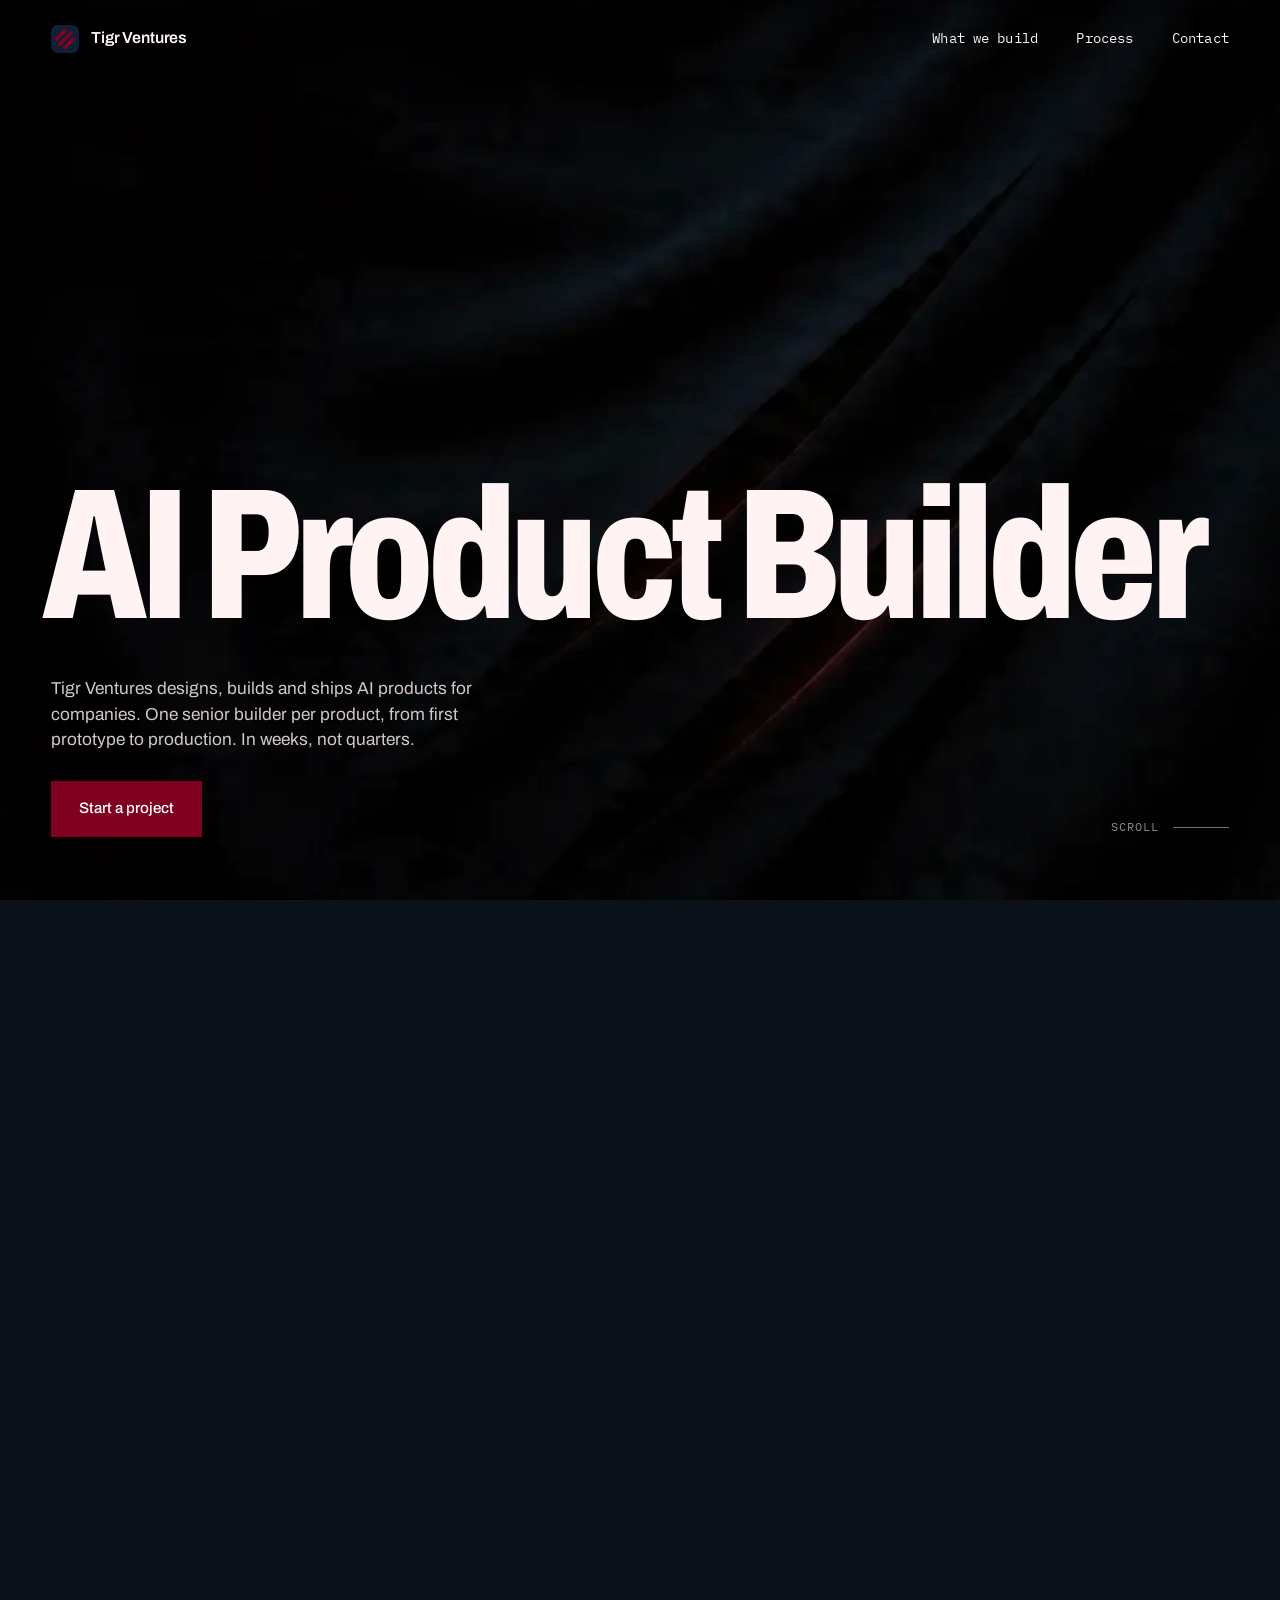
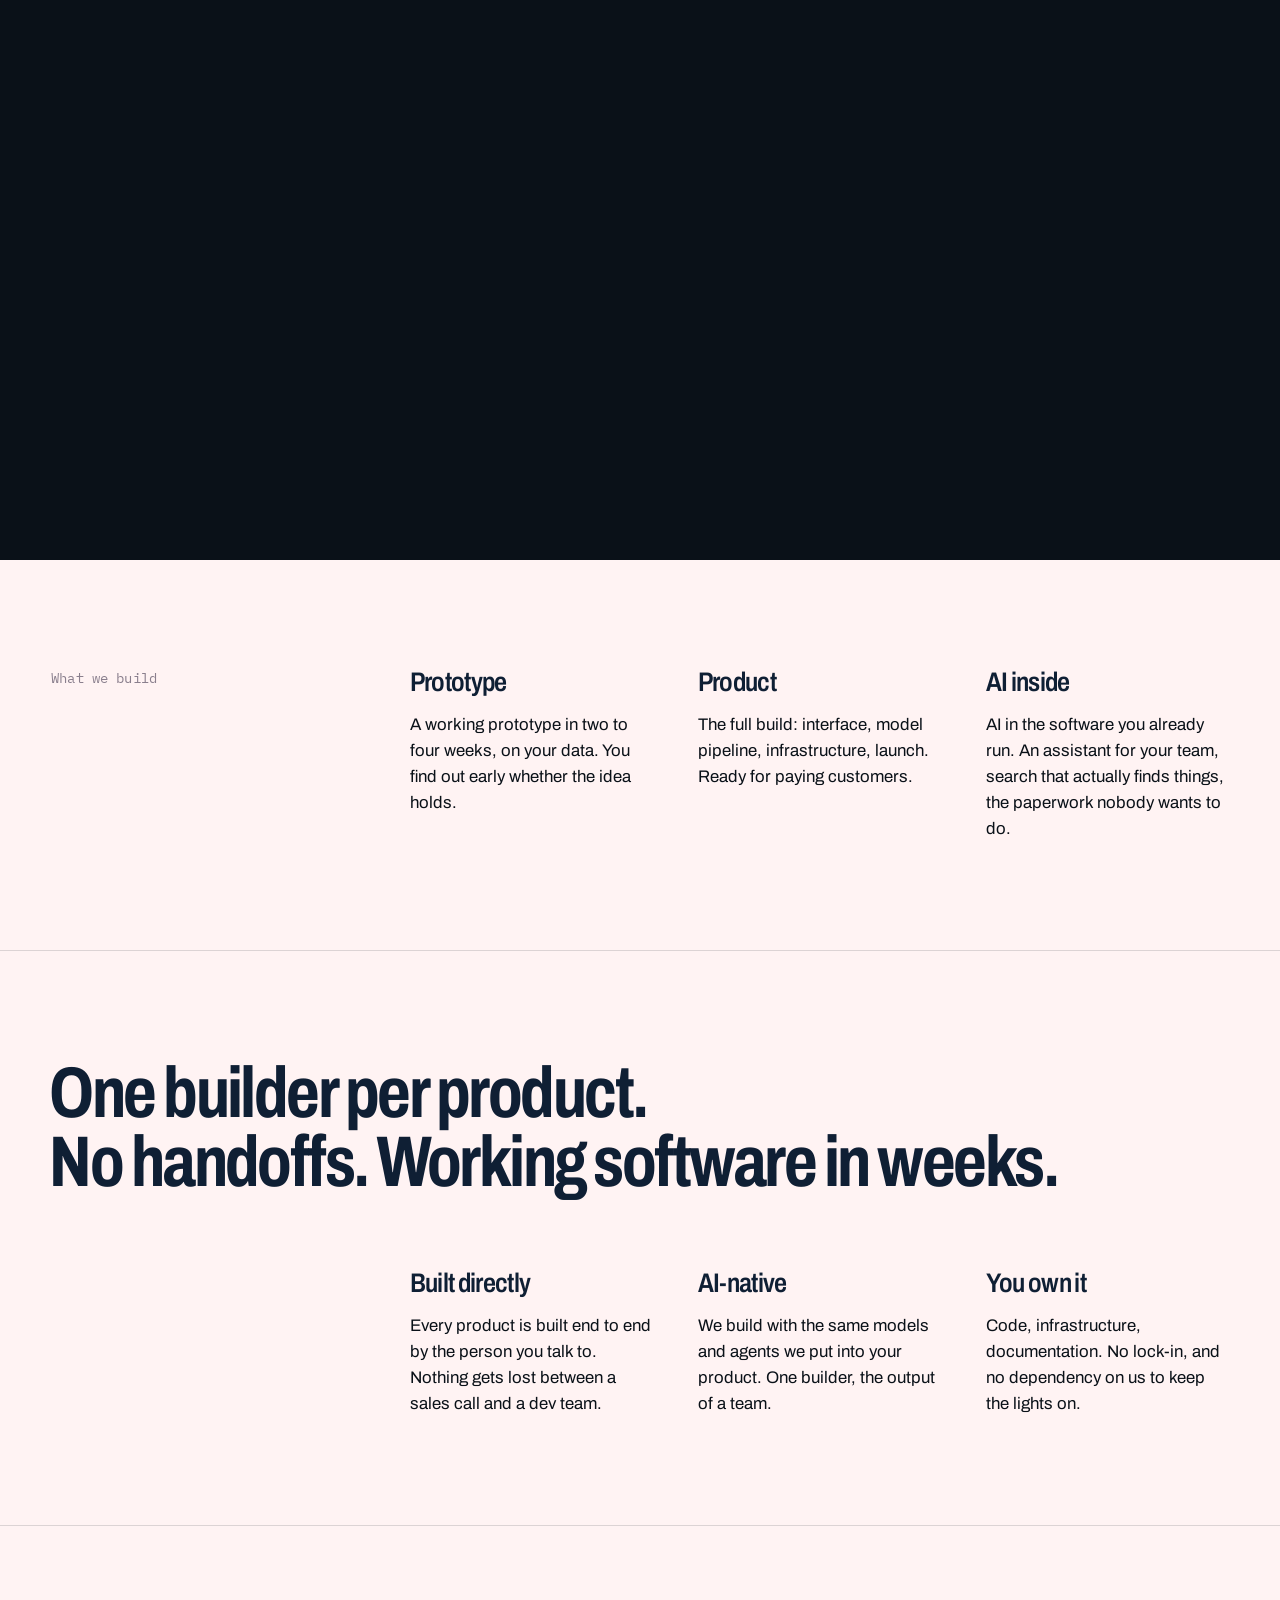
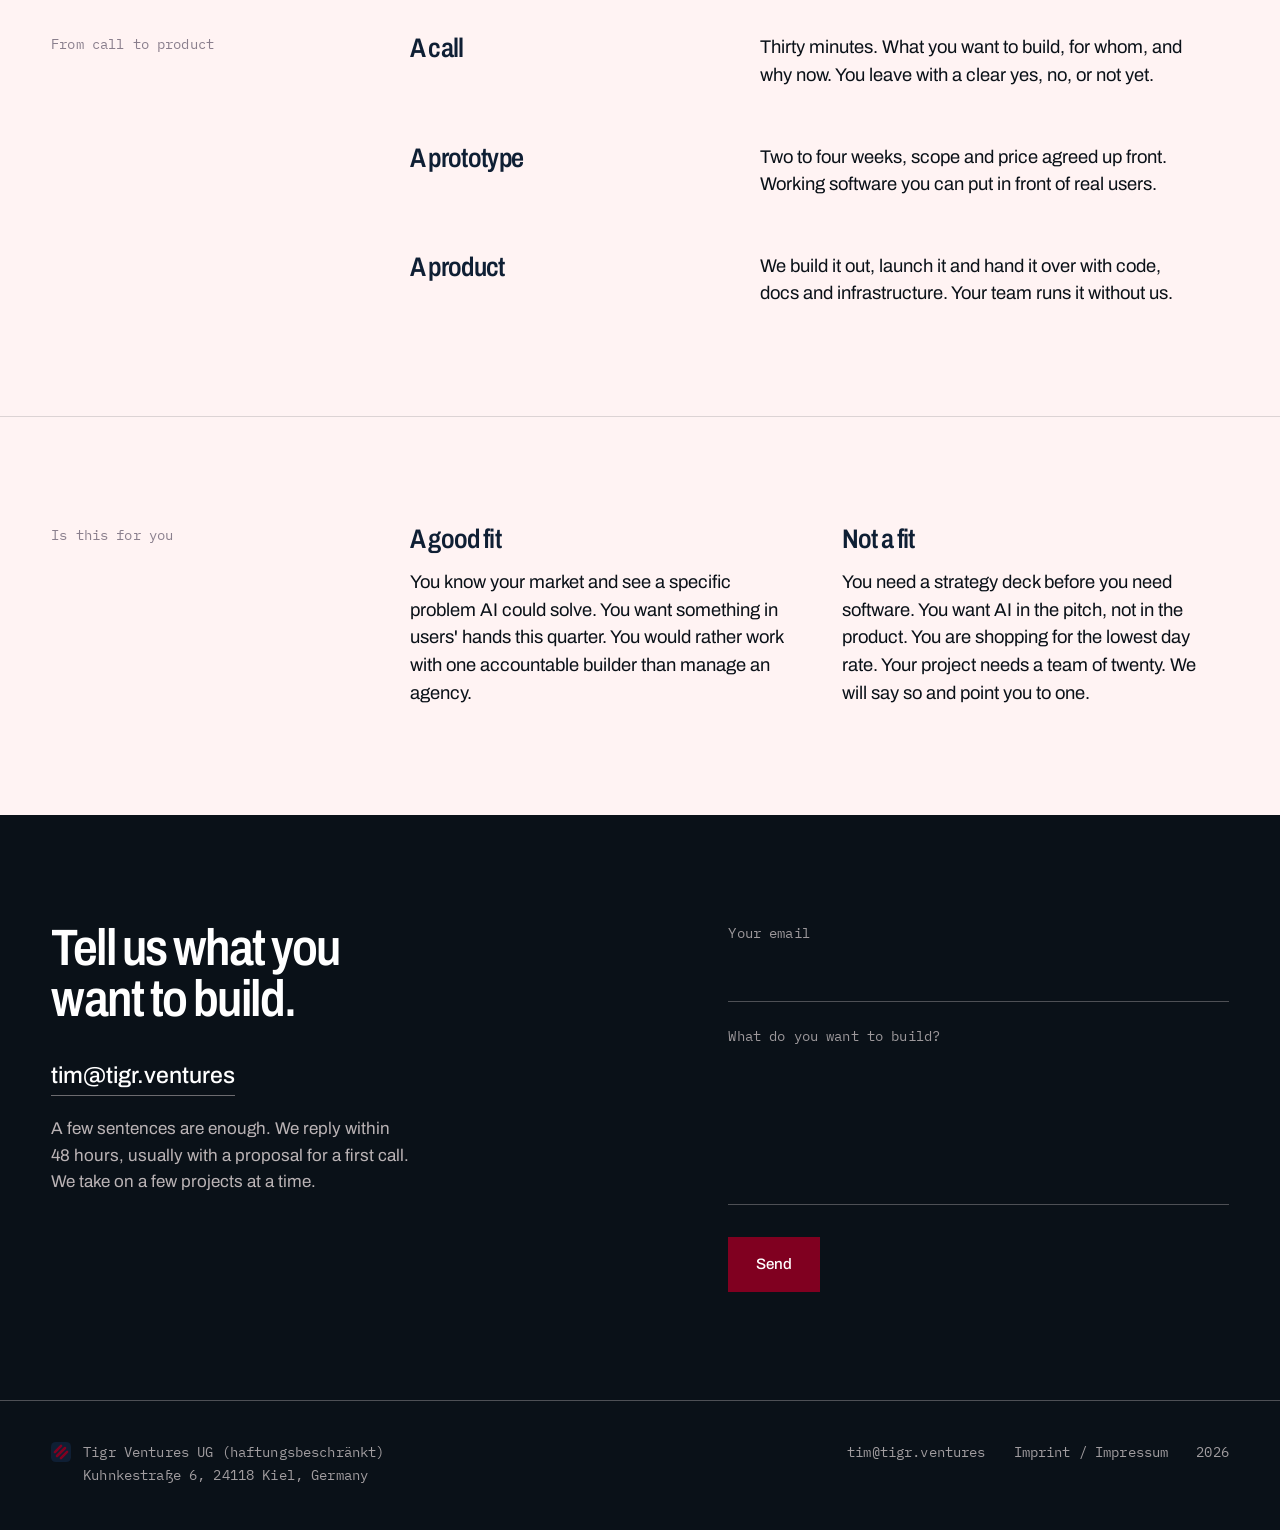
==== commit 28102dcf: "Company voice, abstract scroll-driven hero, burgundy accent - Rewrite copy as Tigr Ventures ("we"); " ====
--- a/index.html
+++ b/index.html
@@ -3,14 +3,14 @@
 <head>
     <meta charset="UTF-8">
     <meta name="viewport" content="width=device-width, initial-scale=1.0">
-    <meta name="description" content="Tigr Ventures is Tim Grossmann, AI product builder in Kiel, Germany. Prototypes in weeks, production AI products without an agency in between.">
-    <meta name="theme-color" content="#fff3f3">
+    <meta name="description" content="Tigr Ventures is an AI product builder in Kiel, Germany. One senior builder per product, from first prototype to production. In weeks, not quarters.">
+    <meta name="theme-color" content="#0a1118">
 
     <title>Tigr Ventures | AI Product Builder</title>
 
     <meta property="og:title" content="Tigr Ventures | AI Product Builder">
-    <meta property="og:description" content="Tim Grossmann designs, builds and ships AI products for companies. Alone, from Kiel, in weeks rather than quarters.">
-    <meta property="og:image" content="https://tigr.ventures/assets/hero-1536.jpg">
+    <meta property="og:description" content="Tigr Ventures designs, builds and ships AI products for companies. One senior builder per product. In weeks, not quarters.">
+    <meta property="og:image" content="https://tigr.ventures/assets/hero-poster.webp">
     <meta property="og:type" content="website">
     <meta property="og:url" content="https://tigr.ventures/">
 
@@ -29,34 +29,37 @@
             <span>Tigr Ventures</span>
         </a>
         <nav class="top-nav" aria-label="Main">
-            <a href="#build">What I build</a>
+            <a href="#build">What we build</a>
             <a href="#process">Process</a>
             <a href="#contact">Contact</a>
         </nav>
     </header>
 
     <main>
-        <!-- Hero -->
-        <section class="hero" id="hero">
-            <h1 class="hero-title">AI Product Builder</h1>
-            <div class="hero-grid">
-                <div class="hero-copy">
-                    <p class="hero-lead">I'm Tim Grossmann. I design, build and ship AI products for companies. Alone, from Kiel, in weeks rather than quarters.</p>
-                    <a href="#contact" class="btn">Start a project</a>
-                </div>
-                <figure class="hero-figure">
-                    <picture>
-                        <source srcset="assets/hero-960.webp 960w, assets/hero-1536.webp 1536w" sizes="(max-width: 760px) 100vw, 64vw" type="image/webp">
-                        <img src="assets/hero-1536.jpg" alt="A matte navy block with three diagonal grooves revealing a deep red interior, standing on pale paper." width="1536" height="1024" fetchpriority="high">
-                    </picture>
-                    <video class="hero-video" muted playsinline loop preload="none" aria-hidden="true" tabindex="-1" data-src="assets/hero.mp4"></video>
-                </figure>
-            </div>
-        </section>
-
-        <!-- What I build -->
+        <!-- Hero: pinned stage, sequence scrubbed by scroll -->
+        <section class="hero" id="hero" data-frames="72" data-seq="assets/seq">
+            <div class="hero-stage">
+                <picture class="hero-poster">
+                    <source srcset="assets/hero-poster-768.webp 768w, assets/hero-poster.webp 1536w" sizes="100vw" type="image/webp">
+                    <img src="assets/hero-poster.webp" alt="" width="1536" height="1024" fetchpriority="high">
+                </picture>
+                <canvas class="hero-canvas" aria-hidden="true"></canvas>
+
+                <div class="hero-text">
+                    <h1 class="hero-title">AI Product Builder</h1>
+                    <div class="hero-row">
+                        <p class="hero-lead">Tigr Ventures designs, builds and ships AI products for companies. One senior builder per product, from first prototype to production. In weeks, not quarters.</p>
+                        <a href="#contact" class="btn">Start a project</a>
+                    </div>
+                </div>
+
+                <div class="hero-hint" aria-hidden="true"><span>Scroll</span><i></i></div>
+            </div>
+        </section>
+
+        <!-- What we build -->
         <section class="block" id="build">
-            <h2 class="label">What I build</h2>
+            <h2 class="label">What we build</h2>
             <ol class="cols cols-3">
                 <li class="reveal">
                     <h3>Prototype</h3>
@@ -75,21 +78,23 @@
 
         <!-- Statement -->
         <section class="statement-block" id="how">
-            <p class="statement reveal"><span>One builder. No handoffs.</span> <span>Working software in weeks.</span></p>
-            <dl class="block-grid">
+            <p class="statement reveal"><span>One builder per product.</span> <span>No handoffs. Working software in weeks.</span></p>
+            <div class="points">
+            <dl class="cols cols-3">
                 <div class="reveal">
                     <dt>Built directly</dt>
-                    <dd>Design, code and deployment come from the person you talk to. Nothing gets lost between a sales call and a dev team.</dd>
+                    <dd>Every product is built end to end by the person you talk to. Nothing gets lost between a sales call and a dev team.</dd>
                 </div>
                 <div class="reveal">
                     <dt>AI-native</dt>
-                    <dd>I build with the same models and agents I put into your product. One person, the output of a team.</dd>
+                    <dd>We build with the same models and agents we put into your product. One builder, the output of a team.</dd>
                 </div>
                 <div class="reveal">
                     <dt>You own it</dt>
-                    <dd>Code, infrastructure, documentation. No lock-in, and no dependency on me to keep the lights on.</dd>
+                    <dd>Code, infrastructure, documentation. No lock-in, and no dependency on us to keep the lights on.</dd>
                 </div>
             </dl>
+            </div>
         </section>
 
         <!-- Process -->
@@ -106,7 +111,7 @@
                 </li>
                 <li class="reveal">
                     <h3>A product</h3>
-                    <p>I build it out, launch it and hand it over with code, docs and infrastructure. Your team runs it without me.</p>
+                    <p>We build it out, launch it and hand it over with code, docs and infrastructure. Your team runs it without us.</p>
                 </li>
             </ol>
         </section>
@@ -117,11 +122,11 @@
             <div class="fit">
                 <div class="reveal">
                     <h3>A good fit</h3>
-                    <p>You know your market and see a specific problem AI could solve. You want something in users' hands this quarter. You would rather work with one accountable person than manage an agency.</p>
+                    <p>You know your market and see a specific problem AI could solve. You want something in users' hands this quarter. You would rather work with one accountable builder than manage an agency.</p>
                 </div>
                 <div class="reveal">
                     <h3>Not a fit</h3>
-                    <p>You need a strategy deck before you need software. You want AI in the pitch, not in the product. Your project needs a team of twenty. I will say so, and point you to one.</p>
+                    <p>You need a strategy deck before you need software. You want AI in the pitch, not in the product. You are shopping for the lowest day rate. Your project needs a team of twenty. We will say so and point you to one.</p>
                 </div>
             </div>
         </section>
@@ -130,9 +135,9 @@
         <section class="contact" id="contact">
             <div class="contact-inner">
                 <div class="contact-copy">
-                    <h2>Tell me what you want to build.</h2>
+                    <h2>Tell us what you want to build.</h2>
                     <a class="contact-mail" href="mailto:tim@tigr.ventures">tim@tigr.ventures</a>
-                    <p>A few sentences are enough. I reply within 48 hours, usually with a proposal for a first call.</p>
+                    <p>A few sentences are enough. We reply within 48 hours, usually with a proposal for a first call. We take on a few projects at a time.</p>
                 </div>
 
                 <form class="form" action="https://formspree.io/f/xlgjwyka" method="POST" id="inquiryForm">
@@ -148,7 +153,7 @@
                 </form>
 
                 <div class="form-success" id="formSuccess" hidden>
-                    <p>Thanks. Your message is in. I will get back to you within 48 hours.</p>
+                    <p>Thanks. Your message is in. We will get back to you within 48 hours.</p>
                 </div>
             </div>
         </section>
@@ -158,7 +163,7 @@
         <div class="footer-inner">
             <p class="footer-brand">
                 <img src="assets/emblem.svg" alt="" width="20" height="20">
-                <span>Tigr Ventures<br>Kuhnkestraße 6, 24118 Kiel, Germany</span>
+                <span>Tigr Ventures UG (haftungsbeschränkt)<br>Kuhnkestraße 6, 24118 Kiel, Germany</span>
             </p>
             <p class="footer-links">
                 <a href="mailto:tim@tigr.ventures">tim@tigr.ventures</a>
--- a/css/styles.css
+++ b/css/styles.css
@@ -2,7 +2,7 @@
    TIGR VENTURES — AI Product Builder
    Palette: brand color code (navy / wine / red / paper / blush)
    Type:    Archivo (variable width) + IBM Plex Mono
-   Styles:  display XL (hero), display L (statements),
+   Styles:  display XL (hero), display L (statement, contact),
             heading (item titles), body, mono (labels)
    ============================================================ */
 
@@ -13,11 +13,13 @@
     --mauve:   #8a7f8d;
     --wine:    #800020;
     --red:     #d31111;
+    --accent:  var(--wine);        /* single accent; swap here to retheme */
+    --accent-hover: var(--red);
     --paper:   #f5f4f5;
     --blush:   #fff3f3;
     --white:   #ffffff;
 
-    --rule: rgba(10, 17, 24, 0.16);
+    --rule: rgba(10, 17, 24, 0.14);
     --rule-dark: rgba(255, 243, 243, 0.28);
 
     --font-sans: 'Archivo', -apple-system, BlinkMacSystemFont, 'Helvetica Neue', Arial, sans-serif;
@@ -25,7 +27,7 @@
 
     --gutter: clamp(20px, 4vw, 64px);
     --max: 1360px;
-    --section-pad: clamp(64px, 9vh, 128px);
+    --section-pad: clamp(88px, 12vh, 168px);
 
     --ease: cubic-bezier(0.22, 1, 0.36, 1);
 }
@@ -37,6 +39,7 @@
     -webkit-font-smoothing: antialiased;
     -moz-osx-font-smoothing: grayscale;
     text-size-adjust: 100%;
+    background: var(--ink-900);
 }
 
 body {
@@ -47,13 +50,13 @@
     background: var(--blush);
 }
 
-img, video, picture { display: block; max-width: 100%; }
+img, video, picture, canvas { display: block; max-width: 100%; }
 a { color: inherit; text-decoration: none; }
 ol, ul { list-style: none; }
 button, input, textarea { font: inherit; color: inherit; }
 
 ::selection { background: var(--wine); color: var(--blush); }
-:focus-visible { outline: 2px solid var(--red); outline-offset: 3px; }
+:focus-visible { outline: 2px solid var(--accent); outline-offset: 3px; }
 
 /* ---- Type system ---- */
 .mono, .label, .top-nav a, .footer, label {
@@ -69,7 +72,6 @@
     font-variation-settings: 'wdth' 72;
     line-height: 0.9;
     letter-spacing: -0.035em;
-    color: var(--ink-800);
 }
 
 .statement {
@@ -88,8 +90,8 @@
     letter-spacing: -0.03em;
 }
 
-.cols h3, .block-grid dt, .rows h3, .fit h3 {
-    font-size: clamp(1.5rem, 2vw, 1.9rem);
+.cols h3, .cols dt, .rows h3, .fit h3 {
+    font-size: clamp(1.6rem, 2.1vw, 2.05rem);
     font-weight: 600;
     font-variation-settings: 'wdth' 82;
     line-height: 1.05;
@@ -98,39 +100,41 @@
 }
 
 /* ------------------------------------------------------------
-   Header
+   Header: fixed, inverts depending on the section beneath it
    ------------------------------------------------------------ */
 .top {
-    position: sticky;
-    top: 0;
+    position: fixed;
+    top: 0; left: 0; right: 0;
     z-index: 20;
     display: flex;
     align-items: center;
     justify-content: space-between;
-    padding: 20px var(--gutter);
-    background: var(--blush);
+    padding: 22px var(--gutter);
+    color: var(--blush);
+    background: transparent;
     border-bottom: 1px solid transparent;
-    transition: border-color 0.3s var(--ease), background 0.3s var(--ease);
-}
-.top.scrolled {
-    background: rgba(255, 243, 243, 0.92);
-    backdrop-filter: saturate(140%) blur(10px);
-    -webkit-backdrop-filter: saturate(140%) blur(10px);
+    transition: color 0.4s var(--ease), background 0.4s var(--ease), border-color 0.4s var(--ease);
+}
+.top.on-light {
+    color: var(--ink-800);
+    background: rgba(255, 243, 243, 0.9);
+    backdrop-filter: saturate(140%) blur(12px);
+    -webkit-backdrop-filter: saturate(140%) blur(12px);
     border-bottom-color: var(--rule);
 }
 
-.brand { display: inline-flex; align-items: center; gap: 12px; color: var(--ink-800); }
+.brand { display: inline-flex; align-items: center; gap: 12px; color: inherit; }
 .brand img { width: 28px; height: 28px; }
 .brand span { font-weight: 600; font-size: 1rem; letter-spacing: -0.01em; }
 
 .top-nav { display: flex; align-items: center; gap: clamp(20px, 3vw, 44px); }
-.top-nav a { color: var(--ink-800); padding: 6px 0; position: relative; }
+.top-nav a { color: inherit; padding: 6px 0; position: relative; }
 .top-nav a::after {
     content: '';
     position: absolute;
     left: 0; right: 0; bottom: 0;
     height: 1px;
-    background: var(--ink-800);
+    background: currentColor;
     transform: scaleX(0);
     transform-origin: left;
     transition: transform 0.35s var(--ease);
@@ -138,65 +142,87 @@
 .top-nav a:hover::after { transform: scaleX(1); }
 
 /* ------------------------------------------------------------
-   Hero
+   Hero: a 240vh track with a pinned 100vh stage.
+   Scroll progress scrubs the frame sequence on the canvas.
    ------------------------------------------------------------ */
 .hero {
-    background: var(--blush);
-    padding: clamp(24px, 5vh, 56px) var(--gutter) clamp(56px, 9vh, 112px);
+    position: relative;
+    height: 240vh;
+    background: var(--ink-900);
+    color: var(--blush);
+}
+.hero-stage {
+    position: sticky;
+    top: 0;
+    height: 100vh;
+    height: 100svh;
     overflow: hidden;
-}
-.hero-title {
-    margin-left: -0.05em;
+    display: flex;
+    flex-direction: column;
+    justify-content: flex-end;
+    padding: 0 var(--gutter) clamp(40px, 7vh, 88px);
+}
+.hero-poster, .hero-canvas {
+    position: absolute;
+    inset: 0;
+    width: 100%;
+    height: 100%;
+}
+.hero-poster img { width: 100%; height: 100%; object-fit: cover; object-position: 70% 50%; }
+.hero-canvas { opacity: 0; transition: opacity 0.6s var(--ease); }
+.hero-canvas.ready { opacity: 1; }
+
+.hero-text {
+    position: relative;
+    z-index: 2;
     opacity: 0;
-    transform: translateY(0.2em);
-    animation: rise 1.1s var(--ease) forwards;
-}
-
-.hero-grid {
-    display: grid;
-    grid-template-columns: minmax(0, 4fr) minmax(0, 7fr);
-    gap: var(--gutter);
-    align-items: start;
-    margin-top: clamp(28px, 5vh, 56px);
-}
-.hero-copy { padding-top: 4px; opacity: 0; animation: fade 1s var(--ease) 0.45s forwards; }
+    animation: fade 1.4s var(--ease) 0.2s forwards;
+    will-change: transform, opacity;
+}
+.hero-text.settled { animation: none; opacity: 1; }
+.hero-title { color: var(--blush); margin-left: -0.05em; }
+.hero-row {
+    display: flex;
+    flex-direction: column;
+    align-items: flex-start;
+    gap: 28px;
+    margin-top: clamp(24px, 4vh, 44px);
+}
 .hero-lead {
-    font-size: clamp(1.15rem, 1.6vw, 1.5rem);
-    line-height: 1.4;
-    max-width: 26ch;
-    color: var(--ink-900);
-}
-.hero .btn { margin-top: 32px; }
-
-.hero-figure {
-    position: relative;
-    height: clamp(300px, 54vh, 620px);
-    margin-right: calc(-1 * var(--gutter));
-    background: var(--blush);
-    overflow: hidden;
+    font-size: clamp(1.05rem, 1.35vw, 1.3rem);
+    line-height: 1.5;
+    max-width: 44ch;
+    color: rgba(255, 243, 243, 0.82);
+}
+
+.hero-hint {
+    position: absolute;
+    right: var(--gutter);
+    bottom: clamp(40px, 7vh, 88px);
+    z-index: 2;
+    display: flex;
+    align-items: center;
+    gap: 14px;
+    font-family: var(--font-mono);
+    font-size: 0.75rem;
+    letter-spacing: 0.08em;
+    text-transform: uppercase;
+    color: rgba(255, 243, 243, 0.55);
     opacity: 0;
-    animation: fade 1.2s var(--ease) 0.3s forwards;
-    -webkit-mask-image: linear-gradient(to right, transparent 0, #000 10%), linear-gradient(to bottom, transparent 0, #000 8%, #000 92%, transparent 100%);
-    -webkit-mask-composite: source-in;
-    mask-image: linear-gradient(to right, transparent 0, #000 10%), linear-gradient(to bottom, transparent 0, #000 8%, #000 92%, transparent 100%);
-    mask-composite: intersect;
-}
-.hero-figure img, .hero-figure video {
-    position: absolute; inset: 0;
-    width: 100%; height: 100%;
-    object-fit: cover;
-}
-.hero-video { opacity: 0; mix-blend-mode: lighten; transition: opacity 1.2s var(--ease); }
-.hero-video.ready { opacity: 1; }
-
-/* ------------------------------------------------------------
-   Button (the one place red is used as a surface)
+    animation: fade 1.2s var(--ease) 1.2s forwards;
+    transition: opacity 0.4s var(--ease);
+}
+.hero-hint i { display: block; width: 56px; height: 1px; background: rgba(255, 243, 243, 0.45); }
+.hero.scrolled .hero-hint { opacity: 0 !important; }
+
+/* ------------------------------------------------------------
+   Button (the one place the accent is used as a surface)
    ------------------------------------------------------------ */
 .btn {
     display: inline-flex;
     align-items: center;
     padding: 16px 28px;
-    background: var(--red);
+    background: var(--accent);
     color: var(--white);
     font-weight: 500;
     font-size: 0.95rem;
@@ -204,7 +230,7 @@
     cursor: pointer;
     transition: background 0.25s var(--ease), transform 0.25s var(--ease);
 }
-.btn:hover { background: var(--wine); }
+.btn:hover { background: var(--accent-hover); }
 .btn:active { transform: translateY(1px); }
 .btn[disabled] { opacity: 0.6; cursor: default; }
 
@@ -221,14 +247,14 @@
     margin: 0 auto;
 }
 .hero + .block { border-top: 0; }
-.label { color: var(--ink-800); align-self: start; position: sticky; top: 92px; }
+.label { color: var(--mauve); align-self: start; position: sticky; top: 96px; }
 
 /* Columns: whitespace separates, no per-column rules */
 .cols { display: grid; gap: 0 clamp(28px, 3.5vw, 56px); }
 .cols-3 { grid-template-columns: repeat(3, minmax(0, 1fr)); }
-.cols p, .cols dd { margin-top: 16px; font-size: 1.05rem; max-width: 32ch; }
-
-/* Statement section: full width interrupt */
+.cols p { margin-top: 16px; font-size: 1.05rem; max-width: 32ch; }
+
+/* Statement section: full width interrupt, points on the content grid */
 .statement-block {
     max-width: var(--max);
     margin: 0 auto;
@@ -237,14 +263,14 @@
 }
 .statement { max-width: none; margin-left: -0.03em; }
 .statement span { display: block; }
-.block-grid {
+.points {
     display: grid;
-    grid-template-columns: minmax(0, 3fr) repeat(3, minmax(0, 8fr));
-    gap: 0 clamp(28px, 3.5vw, 56px);
+    grid-template-columns: minmax(0, 3fr) minmax(0, 8fr);
+    gap: var(--gutter);
     margin-top: clamp(56px, 8vh, 96px);
 }
-.block-grid > div:first-child { grid-column: 2; }
-.block-grid dd { margin-top: 16px; font-size: 1.05rem; max-width: 30ch; }
+.points > dl { grid-column: 2; }
+.cols dd { margin-top: 16px; font-size: 1.05rem; max-width: 30ch; }
 
 /* Rows: process as a sequence of title / text pairs */
 .rows { display: grid; gap: clamp(40px, 6vh, 64px); }
@@ -350,30 +376,33 @@
     display: grid; place-items: center;
     background: transparent; border: 0; cursor: pointer; color: var(--ink-800);
 }
-.modal-close:hover { color: var(--red); }
+.modal-close:hover { color: var(--accent); }
 .modal-title { font-size: 1.6rem; font-weight: 600; letter-spacing: -0.02em; color: var(--ink-800); }
 .modal-title span { color: var(--mauve); font-weight: 400; }
 .imprint-grid { display: grid; grid-template-columns: repeat(2, minmax(0, 1fr)); gap: 40px; margin-top: 28px; font-size: 0.95rem; }
 .imprint-col h3 { font-family: var(--font-mono); font-size: 0.875rem; font-weight: 400; color: var(--mauve); }
 .imprint-col h4 { margin-top: 20px; font-size: 0.95rem; font-weight: 600; color: var(--ink-800); }
 .imprint-col p { margin-top: 4px; }
-.imprint-col a { border-bottom: 1px solid var(--red); }
+.imprint-col a { border-bottom: 1px solid var(--accent); }
 
 /* ------------------------------------------------------------
    Motion
    ------------------------------------------------------------ */
-@keyframes rise { to { opacity: 1; transform: translateY(0); } }
 @keyframes fade { to { opacity: 1; } }
 
 .reveal { opacity: 0; transform: translateY(14px); transition: opacity 0.9s var(--ease), transform 0.9s var(--ease); }
 .reveal.visible { opacity: 1; transform: none; }
-.no-js .reveal, .no-js .hero-title, .no-js .hero-copy, .no-js .hero-figure { opacity: 1; transform: none; animation: none; }
+
+.no-js .reveal, .no-js .hero-text, .no-js .hero-hint { opacity: 1; transform: none; animation: none; }
+.no-js .hero { height: 100vh; }
+.no-js .hero-canvas { display: none; }
 
 @media (prefers-reduced-motion: reduce) {
     html { scroll-behavior: auto; }
-    .hero-title, .hero-copy, .hero-figure { animation: none; opacity: 1; transform: none; }
+    .hero { height: 100vh; }
+    .hero-canvas { display: none; }
+    .hero-text, .hero-hint { animation: none; opacity: 1; transform: none; }
     .reveal { opacity: 1; transform: none; transition: none; }
-    .hero-video { display: none; }
 }
 
 /* ------------------------------------------------------------
@@ -382,27 +411,27 @@
 @media (max-width: 1024px) {
     .block { grid-template-columns: minmax(0, 1fr); gap: 32px; }
     .label { position: static; }
-    .block-grid { grid-template-columns: repeat(3, minmax(0, 1fr)); }
-    .block-grid > div:first-child { grid-column: auto; }
+    .points { grid-template-columns: minmax(0, 1fr); }
+    .points > dl { grid-column: auto; }
 }
 
 @media (max-width: 760px) {
     body { font-size: 16px; }
-    .top { padding: 14px var(--gutter); }
+    .top { padding: 16px var(--gutter); }
     .top-nav a:not(:last-child) { display: none; }
 
-    .hero { padding-top: 20px; }
+    .hero { height: 200vh; }
+    .hero-stage { padding-bottom: 56px; }
     .hero-title { font-size: clamp(3.2rem, 17.5vw, 6rem); }
-    .hero-grid { grid-template-columns: minmax(0, 1fr); gap: 28px; margin-top: 24px; }
-    .hero-figure { order: -1; height: auto; aspect-ratio: 4 / 3; }
+    .hero-row { gap: 24px; margin-top: 20px; }
     .hero-lead { max-width: none; }
-
-    .cols-3, .block-grid, .fit, .rows li { grid-template-columns: minmax(0, 1fr); }
-    .cols, .block-grid { gap: 36px; }
-    .cols p, .block-grid dd, .rows p, .fit p { max-width: none; }
+    .hero-hint { display: none; }
+
+    .cols-3, .fit, .rows li { grid-template-columns: minmax(0, 1fr); }
+    .cols { gap: 36px; }
+    .cols p, .cols dd, .rows p, .fit p { max-width: none; }
     .rows li { gap: 12px; }
     .fit > * + * { margin-top: 40px; }
-    .hero-figure { margin-right: 0; -webkit-mask-image: none; mask-image: none; }
 
     .contact-inner { grid-template-columns: minmax(0, 1fr); gap: 48px; }
     .contact h2 { max-width: none; }
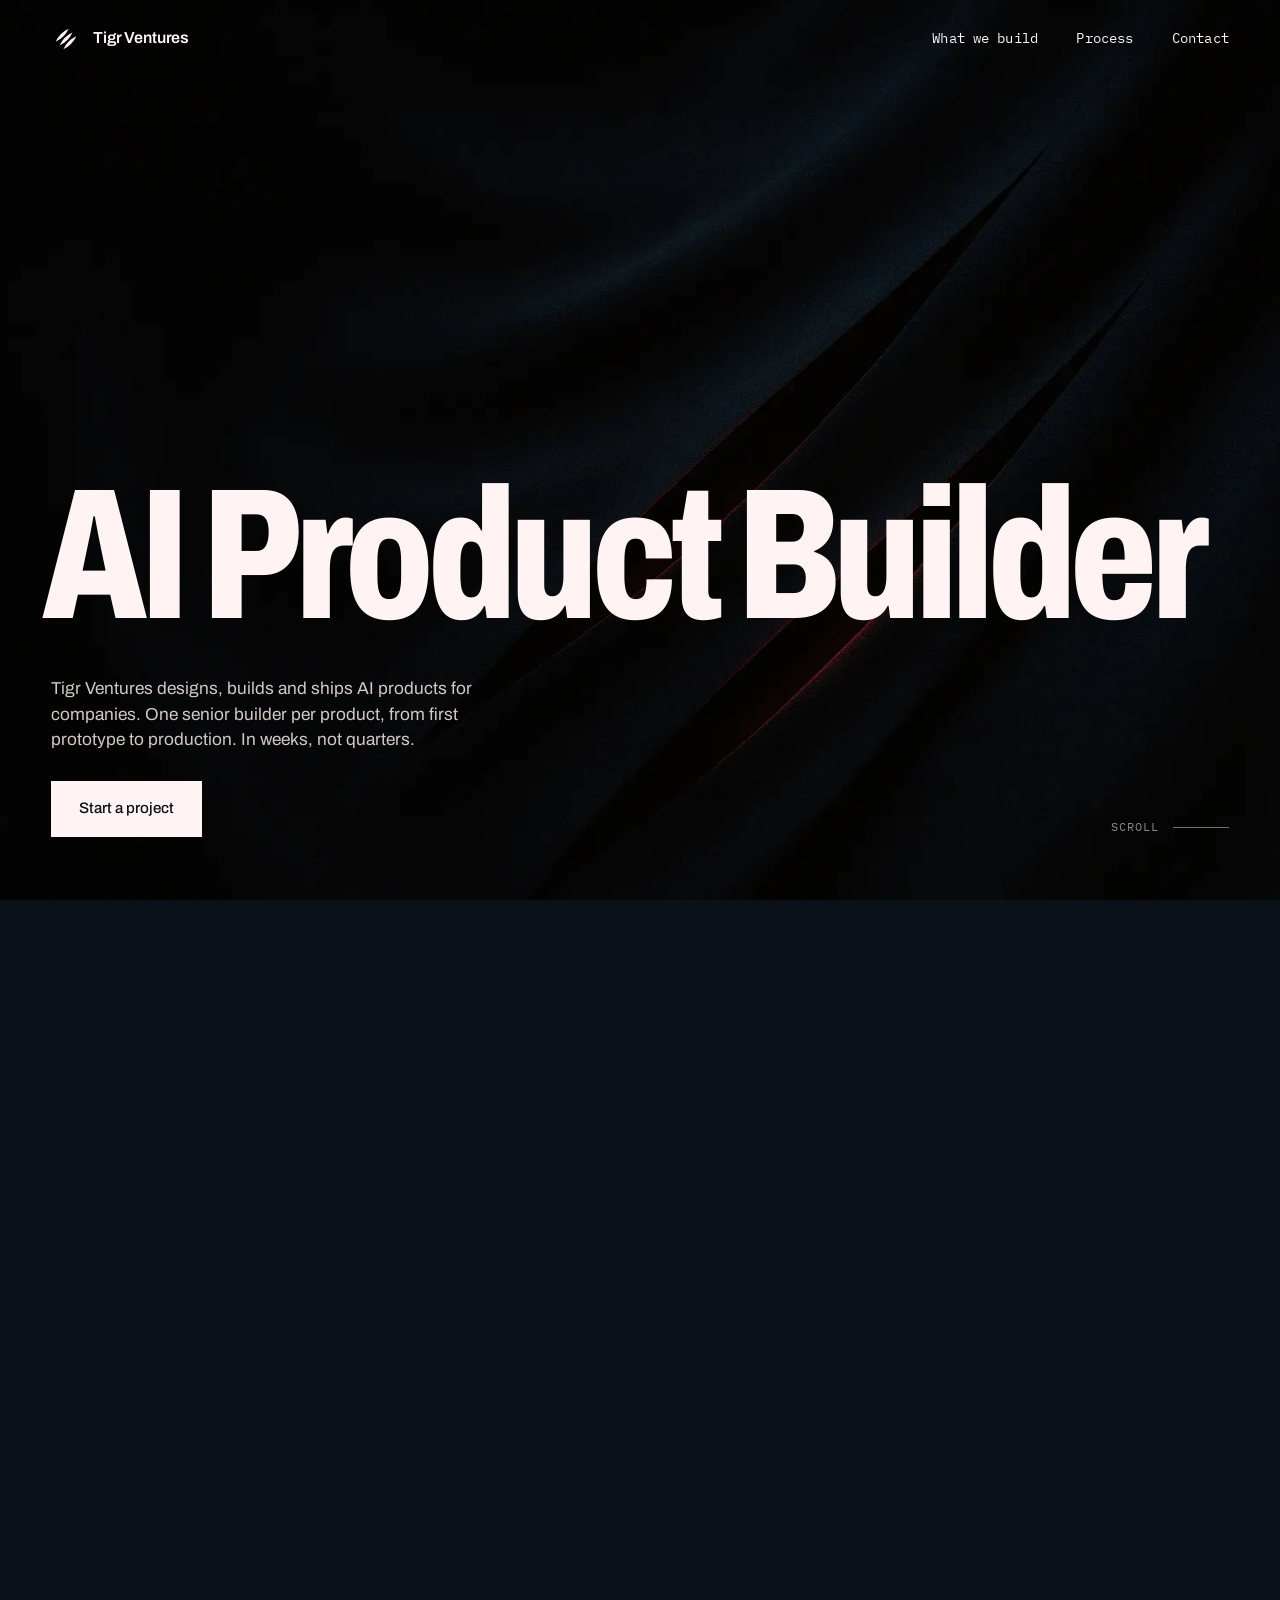
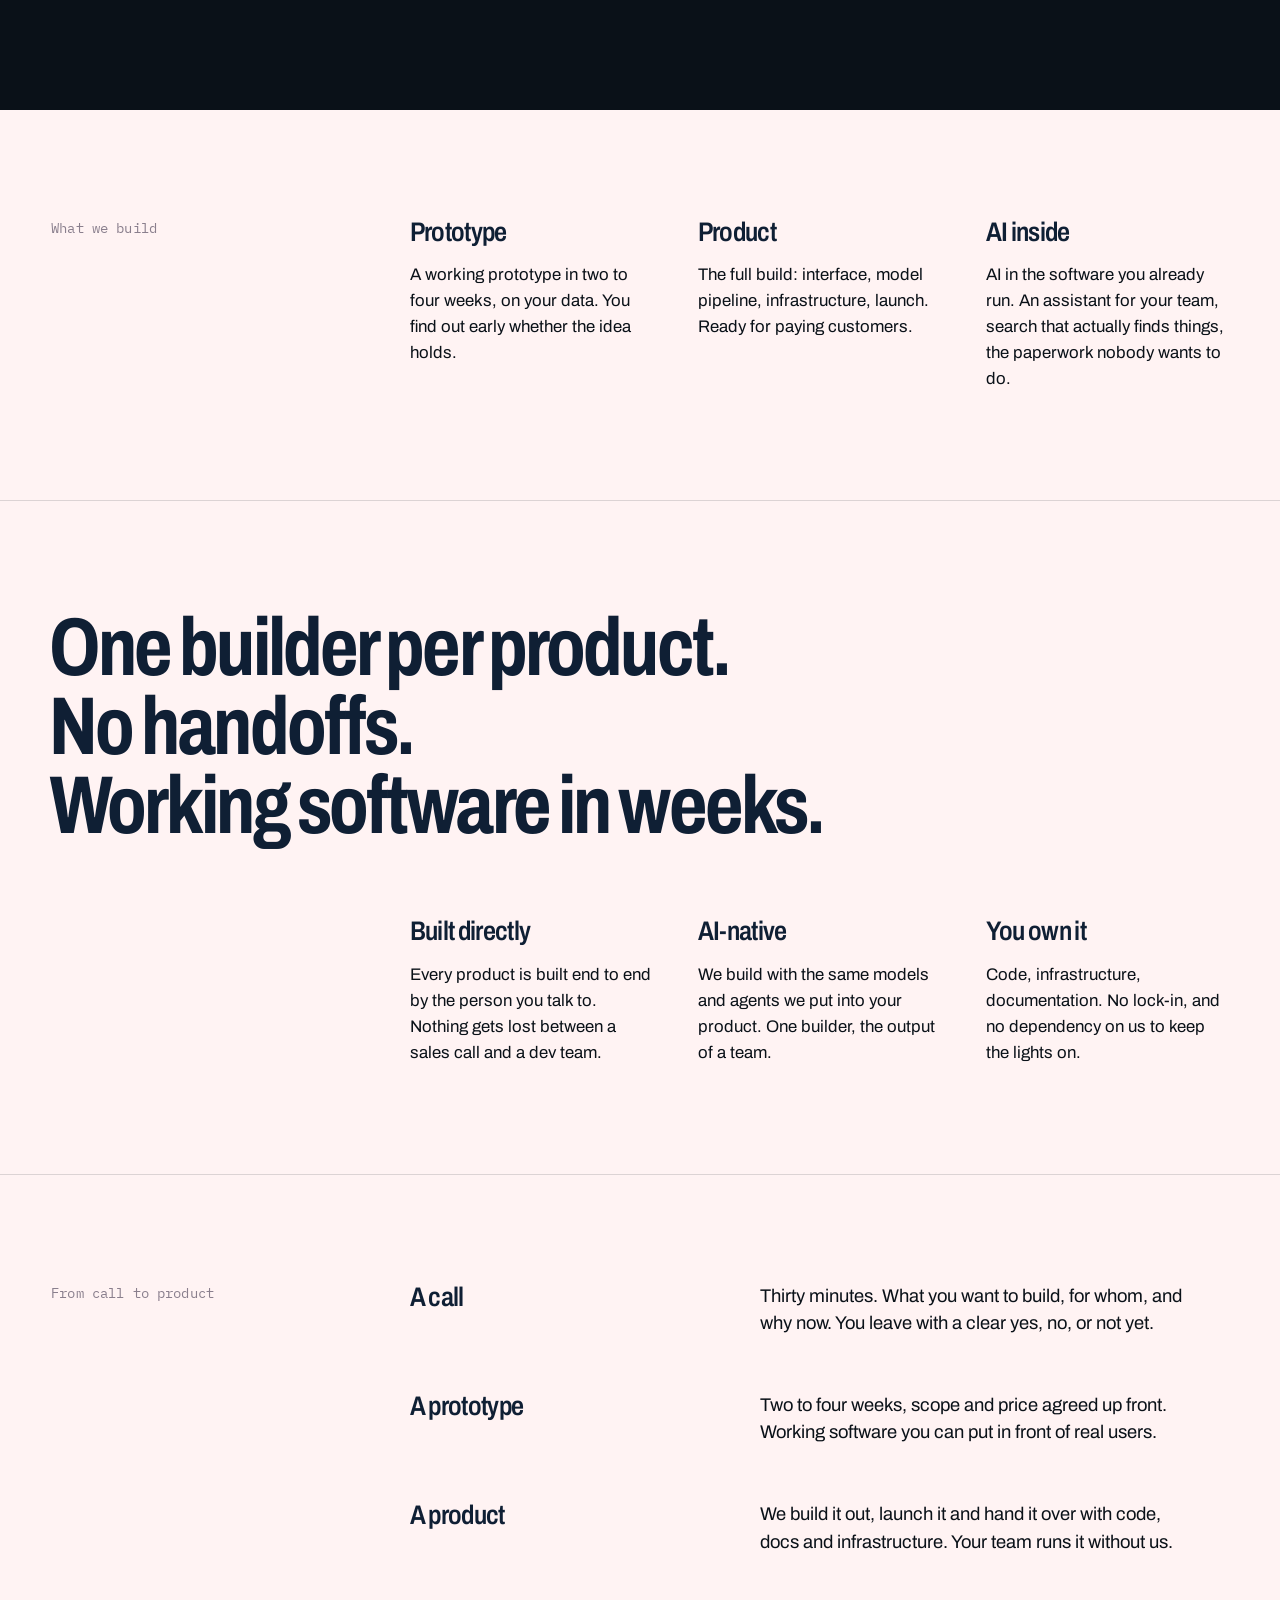
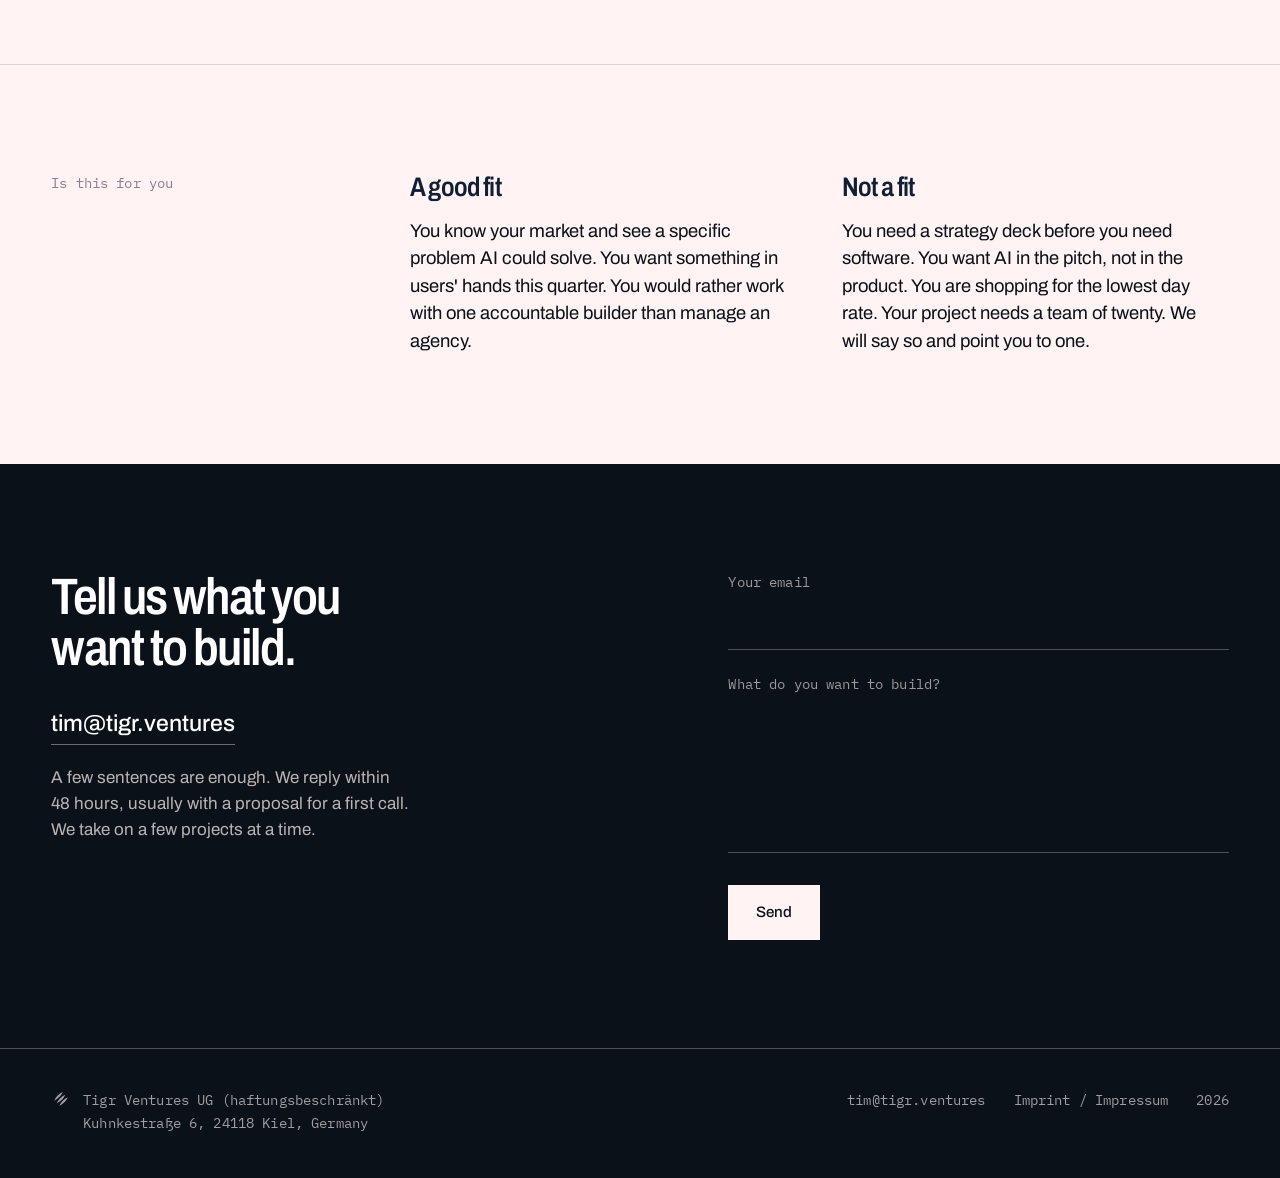
==== commit 8ebc7a8b: "Video hero loop, tapered sliver mark, monochrome interface - Replace webp frame sequence (visibly co" ====
--- a/index.html
+++ b/index.html
@@ -22,10 +22,13 @@
     <link rel="icon" type="image/svg+xml" href="assets/favicon.svg">
 </head>
 <body>
+    <svg width="0" height="0" style="position:absolute" aria-hidden="true" focusable="false">
+        <symbol id="mark" viewBox="0 0 32 32"><path d="M4.97 18.83 Q14.44 14.44 18.83 4.97 Q9.35 9.35 4.97 18.83 Z M9.07 22.93 Q18.55 18.55 22.93 9.07 Q13.45 13.45 9.07 22.93 Z M13.17 27.03 Q22.65 22.65 27.03 13.17 Q17.56 17.56 13.17 27.03 Z"/></symbol>
+    </svg>
 
     <header class="top" id="top">
         <a href="#" class="brand" aria-label="Tigr Ventures, home">
-            <img src="assets/emblem.svg" alt="" width="28" height="28">
+            <svg class="mark" width="30" height="30" aria-hidden="true"><use href="#mark"/></svg>
             <span>Tigr Ventures</span>
         </a>
         <nav class="top-nav" aria-label="Main">
@@ -37,13 +40,17 @@
 
     <main>
         <!-- Hero: pinned stage, sequence scrubbed by scroll -->
-        <section class="hero" id="hero" data-frames="72" data-seq="assets/seq">
+        <section class="hero" id="hero">
             <div class="hero-stage">
-                <picture class="hero-poster">
-                    <source srcset="assets/hero-poster-768.webp 768w, assets/hero-poster.webp 1536w" sizes="100vw" type="image/webp">
-                    <img src="assets/hero-poster.webp" alt="" width="1536" height="1024" fetchpriority="high">
-                </picture>
-                <canvas class="hero-canvas" aria-hidden="true"></canvas>
+                <div class="hero-media">
+                    <picture class="hero-poster">
+                        <source srcset="assets/hero-poster-768.webp 768w, assets/hero-poster.webp 1536w" sizes="100vw" type="image/webp">
+                        <img src="assets/hero-poster.webp" alt="" width="1536" height="1024" fetchpriority="high">
+                    </picture>
+                    <video class="hero-video" muted playsinline loop autoplay preload="none" aria-hidden="true" tabindex="-1"
+                           data-src="assets/hero-loop-1280.mp4" data-src-small="assets/hero-loop-720.mp4"></video>
+                    <div class="hero-shade"></div>
+                </div>
 
                 <div class="hero-text">
                     <h1 class="hero-title">AI Product Builder</h1>
@@ -78,7 +85,7 @@
 
         <!-- Statement -->
         <section class="statement-block" id="how">
-            <p class="statement reveal"><span>One builder per product.</span> <span>No handoffs. Working software in weeks.</span></p>
+            <p class="statement reveal"><span>One builder per product.</span> <span>No handoffs.</span> <span>Working software in weeks.</span></p>
             <div class="points">
             <dl class="cols cols-3">
                 <div class="reveal">
@@ -162,7 +169,7 @@
     <footer class="footer">
         <div class="footer-inner">
             <p class="footer-brand">
-                <img src="assets/emblem.svg" alt="" width="20" height="20">
+                <svg class="mark" width="20" height="20" aria-hidden="true"><use href="#mark"/></svg>
                 <span>Tigr Ventures UG (haftungsbeschränkt)<br>Kuhnkestraße 6, 24118 Kiel, Germany</span>
             </p>
             <p class="footer-links">
--- a/css/styles.css
+++ b/css/styles.css
@@ -13,8 +13,8 @@
     --mauve:   #8a7f8d;
     --wine:    #800020;
     --red:     #d31111;
-    --accent:  var(--wine);        /* single accent; swap here to retheme */
-    --accent-hover: var(--red);
+    --accent:  var(--blush);       /* UI accent on dark surfaces; the video carries the colour */
+    --accent-hover: var(--white);
     --paper:   #f5f4f5;
     --blush:   #fff3f3;
     --white:   #ffffff;
@@ -56,7 +56,7 @@
 button, input, textarea { font: inherit; color: inherit; }
 
 ::selection { background: var(--wine); color: var(--blush); }
-:focus-visible { outline: 2px solid var(--accent); outline-offset: 3px; }
+:focus-visible { outline: 2px solid currentColor; outline-offset: 3px; }
 
 /* ---- Type system ---- */
 .mono, .label, .top-nav a, .footer, label {
@@ -75,7 +75,7 @@
 }
 
 .statement {
-    font-size: clamp(2.4rem, 5.6vw, 5.8rem);
+    font-size: clamp(2.4rem, 6.4vw, 6.4rem);
     font-weight: 700;
     font-variation-settings: 'wdth' 76;
     line-height: 0.96;
@@ -124,7 +124,7 @@
 }
 
 .brand { display: inline-flex; align-items: center; gap: 12px; color: inherit; }
-.brand img { width: 28px; height: 28px; }
+.mark { display: block; fill: currentColor; flex: none; }
 .brand span { font-weight: 600; font-size: 1rem; letter-spacing: -0.01em; }
 
 .top-nav { display: flex; align-items: center; gap: clamp(20px, 3vw, 44px); }
@@ -147,7 +147,7 @@
    ------------------------------------------------------------ */
 .hero {
     position: relative;
-    height: 240vh;
+    height: 190vh;
     background: var(--ink-900);
     color: var(--blush);
 }
@@ -162,15 +162,22 @@
     justify-content: flex-end;
     padding: 0 var(--gutter) clamp(40px, 7vh, 88px);
 }
-.hero-poster, .hero-canvas {
+.hero-media {
+    position: absolute;
+    inset: 0;
+    overflow: hidden;
+    will-change: transform;
+}
+.hero-poster, .hero-video, .hero-shade {
     position: absolute;
     inset: 0;
     width: 100%;
     height: 100%;
 }
-.hero-poster img { width: 100%; height: 100%; object-fit: cover; object-position: 70% 50%; }
-.hero-canvas { opacity: 0; transition: opacity 0.6s var(--ease); }
-.hero-canvas.ready { opacity: 1; }
+.hero-poster img, .hero-video { width: 100%; height: 100%; object-fit: cover; object-position: 70% 50%; }
+.hero-video { opacity: 0; transition: opacity 1.2s var(--ease); }
+.hero-video.ready { opacity: 1; }
+.hero-shade { background: var(--ink-900); opacity: 0; }
 
 .hero-text {
     position: relative;
@@ -223,7 +230,7 @@
     align-items: center;
     padding: 16px 28px;
     background: var(--accent);
-    color: var(--white);
+    color: var(--ink-900);
     font-weight: 500;
     font-size: 0.95rem;
     border: 0;
@@ -376,14 +383,14 @@
     display: grid; place-items: center;
     background: transparent; border: 0; cursor: pointer; color: var(--ink-800);
 }
-.modal-close:hover { color: var(--accent); }
+.modal-close:hover { color: var(--wine); }
 .modal-title { font-size: 1.6rem; font-weight: 600; letter-spacing: -0.02em; color: var(--ink-800); }
 .modal-title span { color: var(--mauve); font-weight: 400; }
 .imprint-grid { display: grid; grid-template-columns: repeat(2, minmax(0, 1fr)); gap: 40px; margin-top: 28px; font-size: 0.95rem; }
 .imprint-col h3 { font-family: var(--font-mono); font-size: 0.875rem; font-weight: 400; color: var(--mauve); }
 .imprint-col h4 { margin-top: 20px; font-size: 0.95rem; font-weight: 600; color: var(--ink-800); }
 .imprint-col p { margin-top: 4px; }
-.imprint-col a { border-bottom: 1px solid var(--accent); }
+.imprint-col a { border-bottom: 1px solid currentColor; }
 
 /* ------------------------------------------------------------
    Motion
@@ -395,12 +402,12 @@
 
 .no-js .reveal, .no-js .hero-text, .no-js .hero-hint { opacity: 1; transform: none; animation: none; }
 .no-js .hero { height: 100vh; }
-.no-js .hero-canvas { display: none; }
+.no-js .hero-video { display: none; }
 
 @media (prefers-reduced-motion: reduce) {
     html { scroll-behavior: auto; }
     .hero { height: 100vh; }
-    .hero-canvas { display: none; }
+    .hero-video { display: none; }
     .hero-text, .hero-hint { animation: none; opacity: 1; transform: none; }
     .reveal { opacity: 1; transform: none; transition: none; }
 }
@@ -420,7 +427,7 @@
     .top { padding: 16px var(--gutter); }
     .top-nav a:not(:last-child) { display: none; }
 
-    .hero { height: 200vh; }
+    .hero { height: 170vh; }
     .hero-stage { padding-bottom: 56px; }
     .hero-title { font-size: clamp(3.2rem, 17.5vw, 6rem); }
     .hero-row { gap: 24px; margin-top: 20px; }
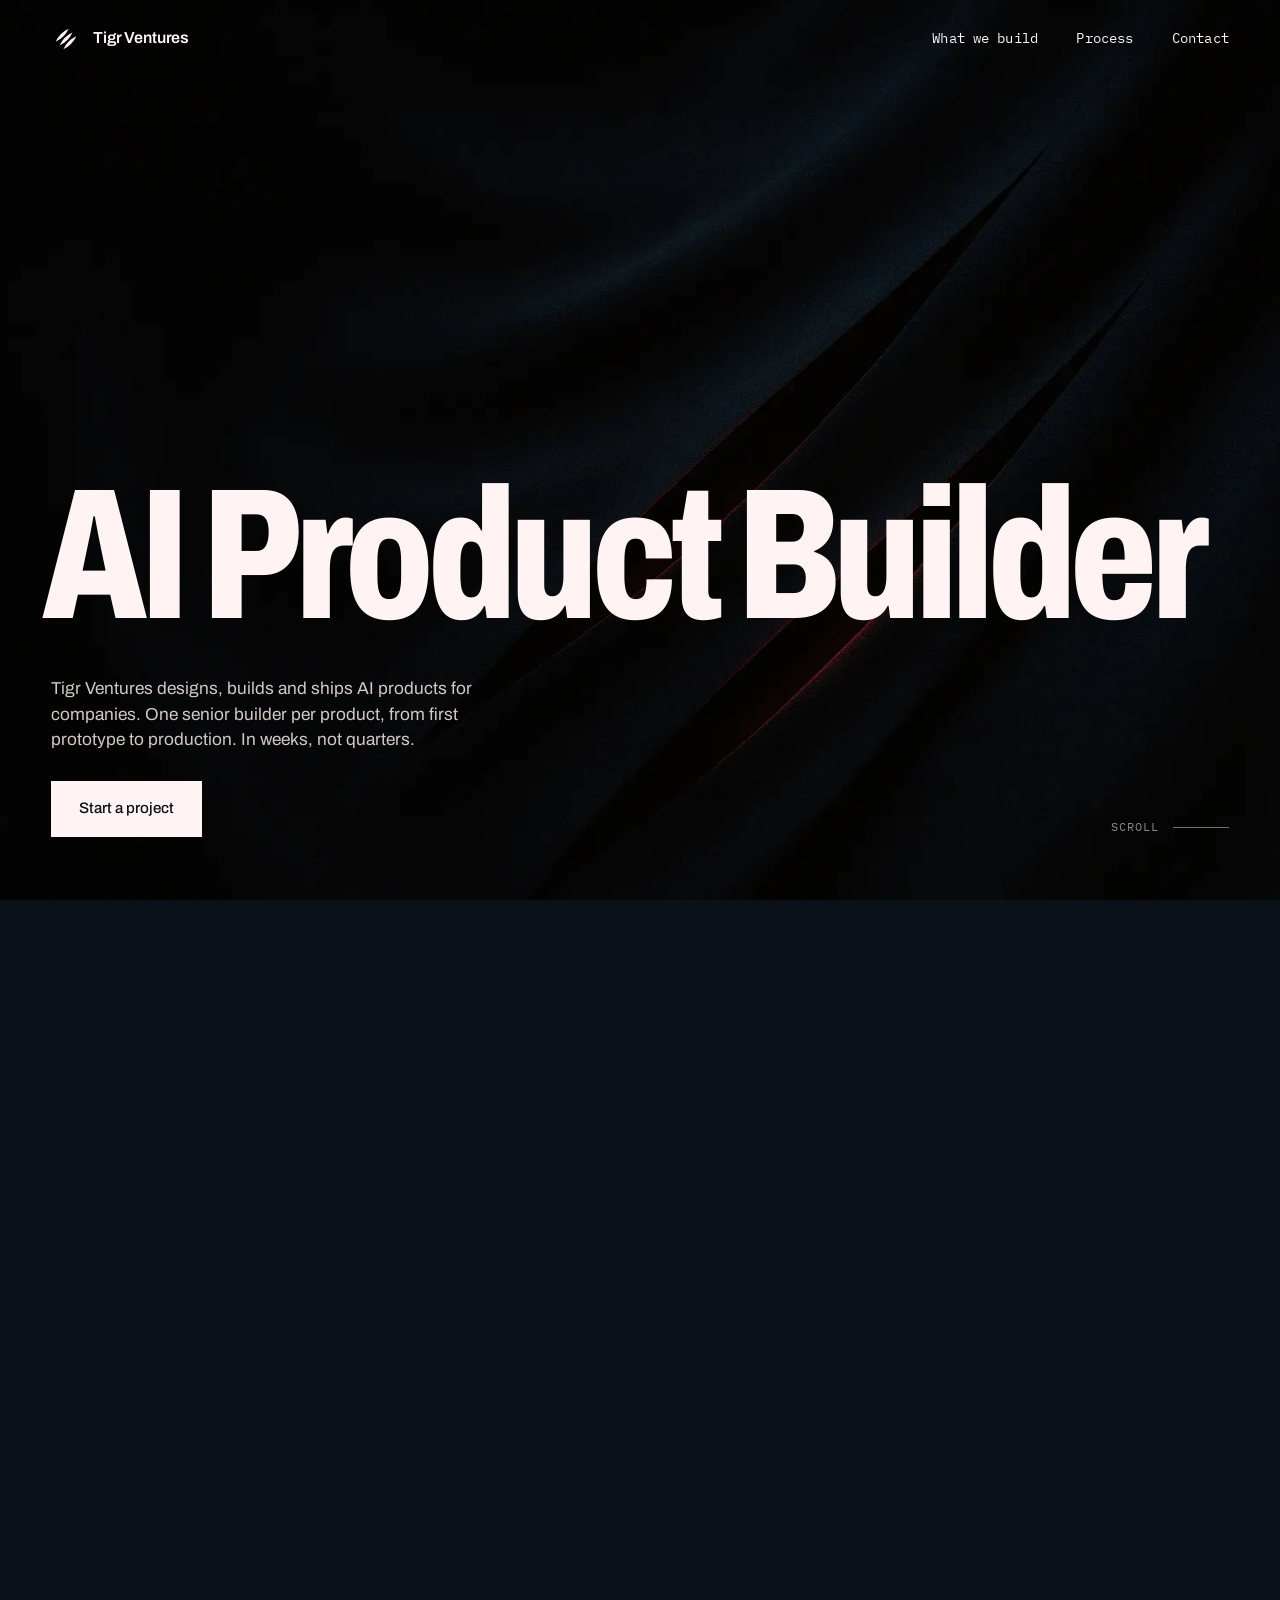
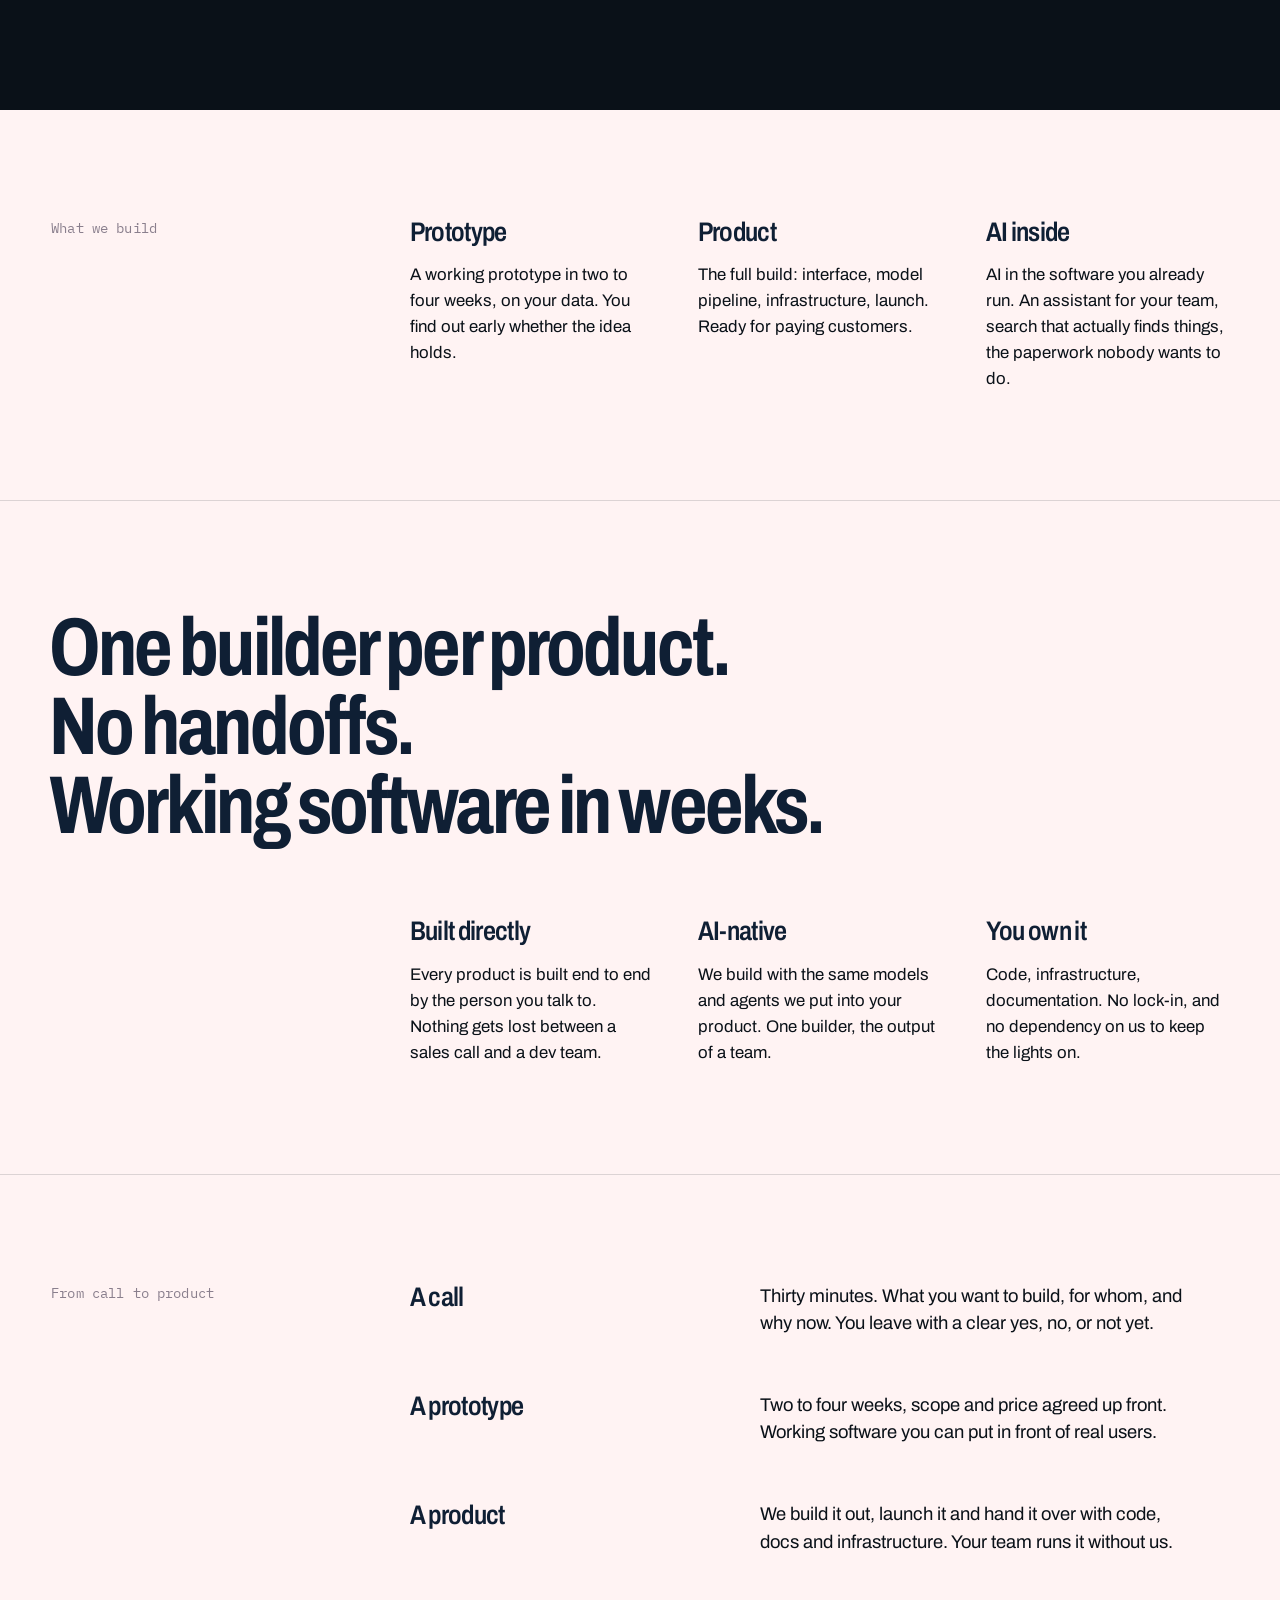
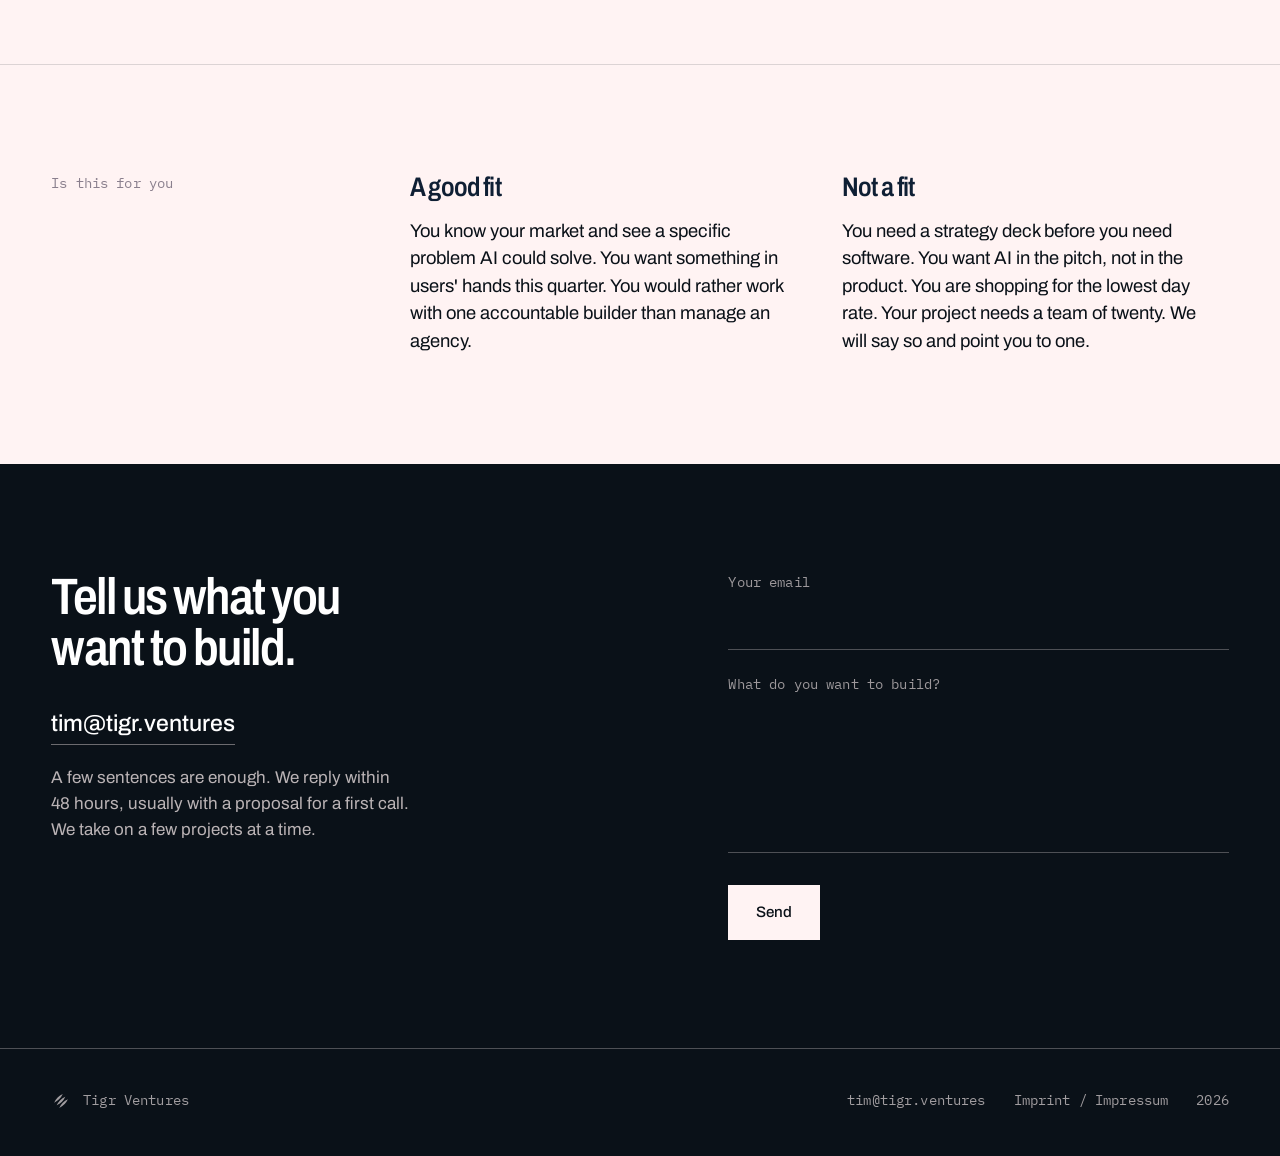
==== commit 418aa528: "Footer: company name only, address lives in the imprint Co-Authored-By: Claude Fable 5.1 <noreply@an" ====
--- a/index.html
+++ b/index.html
@@ -170,7 +170,7 @@
         <div class="footer-inner">
             <p class="footer-brand">
                 <svg class="mark" width="20" height="20" aria-hidden="true"><use href="#mark"/></svg>
-                <span>Tigr Ventures UG (haftungsbeschränkt)<br>Kuhnkestraße 6, 24118 Kiel, Germany</span>
+                <span>Tigr Ventures</span>
             </p>
             <p class="footer-links">
                 <a href="mailto:tim@tigr.ventures">tim@tigr.ventures</a>
--- a/css/styles.css
+++ b/css/styles.css
@@ -357,8 +357,7 @@
     align-items: flex-start;
     gap: 14px 32px;
 }
-.footer-brand { display: inline-flex; align-items: flex-start; gap: 12px; }
-.footer-brand img { margin-top: 1px; }
+.footer-brand { display: inline-flex; align-items: center; gap: 12px; }
 .footer-links { display: inline-flex; flex-wrap: wrap; gap: 8px 28px; }
 .footer a:hover { color: var(--white); }
 
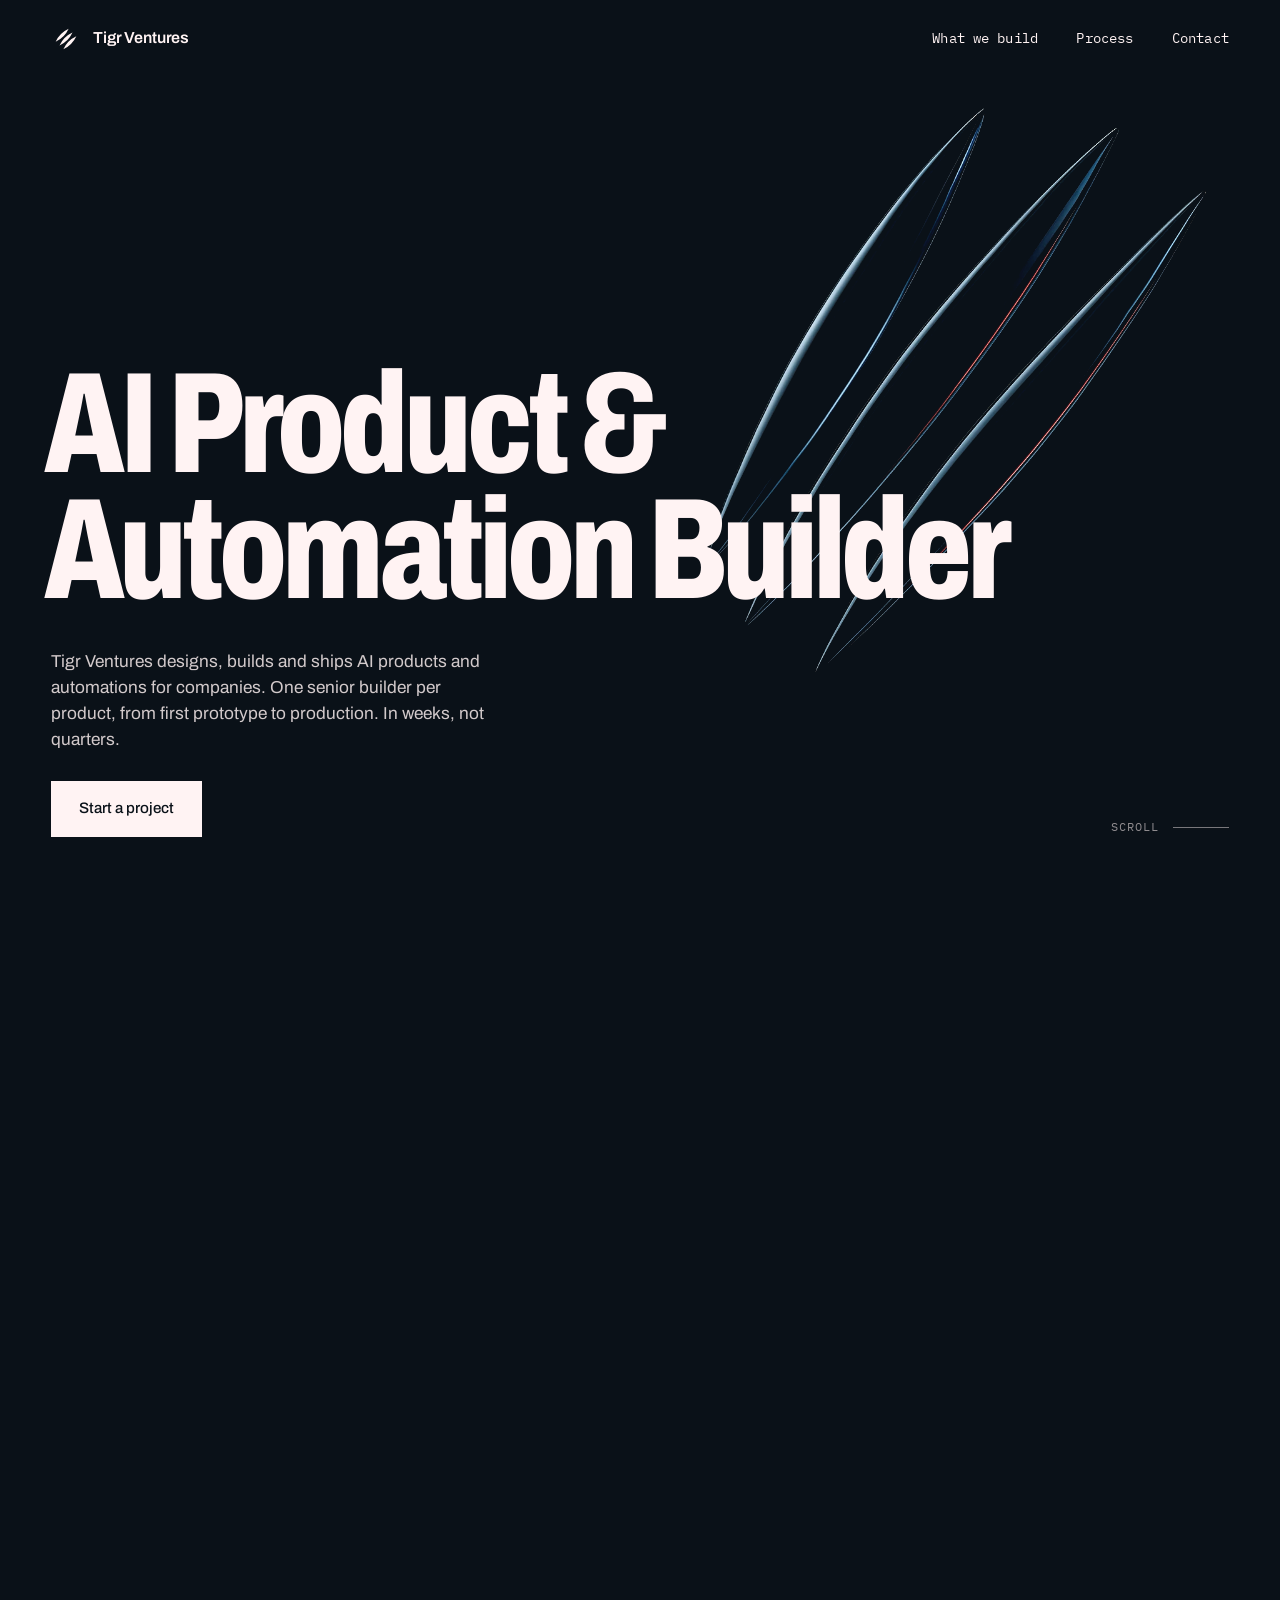
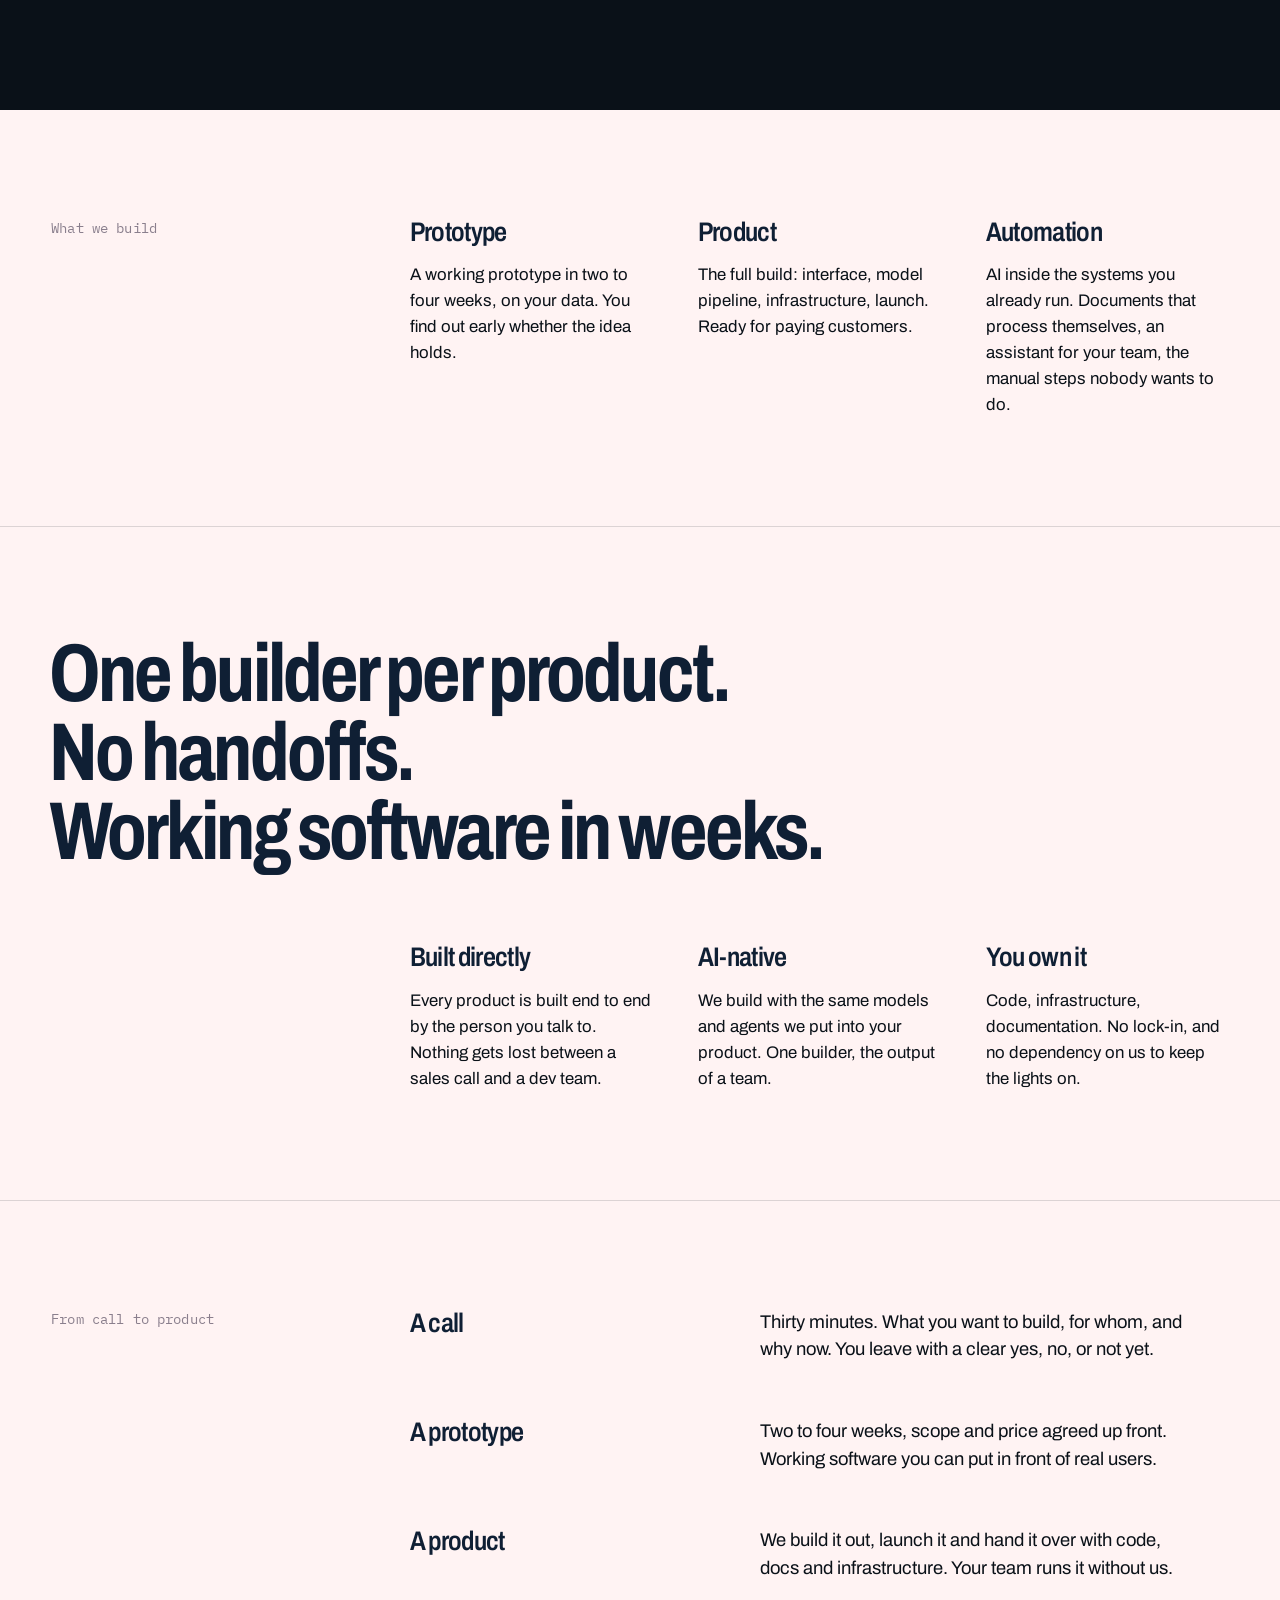
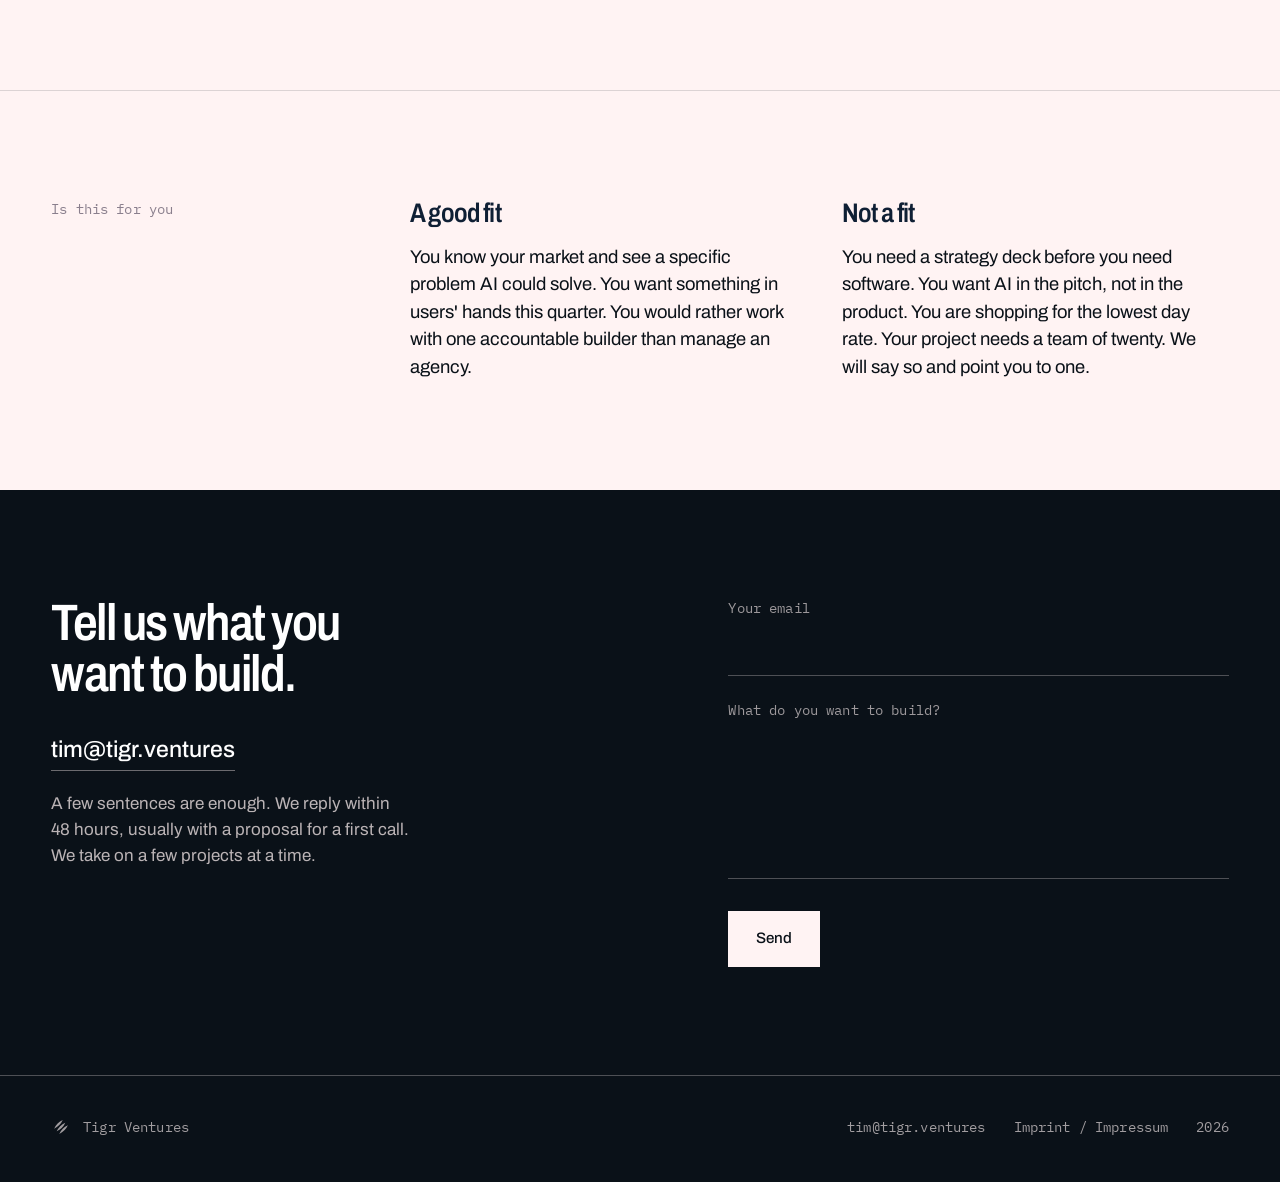
==== commit c40fc1f4: "Hero object: glass shards of the mark as a blended element; headline adds Automation - Replace the f" ====
--- a/index.html
+++ b/index.html
@@ -3,14 +3,14 @@
 <head>
     <meta charset="UTF-8">
     <meta name="viewport" content="width=device-width, initial-scale=1.0">
-    <meta name="description" content="Tigr Ventures is an AI product builder in Kiel, Germany. One senior builder per product, from first prototype to production. In weeks, not quarters.">
+    <meta name="description" content="Tigr Ventures builds AI products and automations for companies. One senior builder per product, from first prototype to production. Kiel, Germany.">
     <meta name="theme-color" content="#0a1118">
 
-    <title>Tigr Ventures | AI Product Builder</title>
-
-    <meta property="og:title" content="Tigr Ventures | AI Product Builder">
-    <meta property="og:description" content="Tigr Ventures designs, builds and ships AI products for companies. One senior builder per product. In weeks, not quarters.">
-    <meta property="og:image" content="https://tigr.ventures/assets/hero-poster.webp">
+    <title>Tigr Ventures | AI Product &amp; Automation Builder</title>
+
+    <meta property="og:title" content="Tigr Ventures | AI Product &amp; Automation Builder">
+    <meta property="og:description" content="Tigr Ventures designs, builds and ships AI products and automations for companies. One senior builder per product. In weeks, not quarters.">
+    <meta property="og:image" content="https://tigr.ventures/assets/object.webp">
     <meta property="og:type" content="website">
     <meta property="og:url" content="https://tigr.ventures/">
 
@@ -42,20 +42,16 @@
         <!-- Hero: pinned stage, sequence scrubbed by scroll -->
         <section class="hero" id="hero">
             <div class="hero-stage">
-                <div class="hero-media">
-                    <picture class="hero-poster">
-                        <source srcset="assets/hero-poster-768.webp 768w, assets/hero-poster.webp 1536w" sizes="100vw" type="image/webp">
-                        <img src="assets/hero-poster.webp" alt="" width="1536" height="1024" fetchpriority="high">
-                    </picture>
-                    <video class="hero-video" muted playsinline loop autoplay preload="none" aria-hidden="true" tabindex="-1"
-                           data-src="assets/hero-loop-1280.mp4" data-src-small="assets/hero-loop-720.mp4"></video>
-                    <div class="hero-shade"></div>
-                </div>
+                <figure class="hero-object" aria-hidden="true">
+                    <img class="hero-object-still" src="assets/object.webp" alt="" width="1024" height="1024" fetchpriority="high">
+                    <video class="hero-video" muted playsinline loop autoplay preload="none" tabindex="-1"
+                           data-src="assets/object-1080.mp4" data-src-small="assets/object-720.mp4"></video>
+                </figure>
 
                 <div class="hero-text">
-                    <h1 class="hero-title">AI Product Builder</h1>
+                    <h1 class="hero-title"><span>AI Product &amp;</span> <span>Automation Builder</span></h1>
                     <div class="hero-row">
-                        <p class="hero-lead">Tigr Ventures designs, builds and ships AI products for companies. One senior builder per product, from first prototype to production. In weeks, not quarters.</p>
+                        <p class="hero-lead">Tigr Ventures designs, builds and ships AI products and automations for companies. One senior builder per product, from first prototype to production. In weeks, not quarters.</p>
                         <a href="#contact" class="btn">Start a project</a>
                     </div>
                 </div>
@@ -77,8 +73,8 @@
                     <p>The full build: interface, model pipeline, infrastructure, launch. Ready for paying customers.</p>
                 </li>
                 <li class="reveal">
-                    <h3>AI inside</h3>
-                    <p>AI in the software you already run. An assistant for your team, search that actually finds things, the paperwork nobody wants to do.</p>
+                    <h3>Automation</h3>
+                    <p>AI inside the systems you already run. Documents that process themselves, an assistant for your team, the manual steps nobody wants to do.</p>
                 </li>
             </ol>
         </section>
--- a/css/styles.css
+++ b/css/styles.css
@@ -67,12 +67,13 @@
 }
 
 .hero-title {
-    font-size: clamp(3.6rem, 14.55vw, 15.5rem);
+    font-size: clamp(3.2rem, 11.2vw, 12rem);
     font-weight: 800;
     font-variation-settings: 'wdth' 72;
-    line-height: 0.9;
+    line-height: 0.88;
     letter-spacing: -0.035em;
 }
+.hero-title span { display: block; }
 
 .statement {
     font-size: clamp(2.4rem, 6.4vw, 6.4rem);
@@ -157,27 +158,38 @@
     height: 100vh;
     height: 100svh;
     overflow: hidden;
+    background: var(--ink-900);   /* backdrop for the object's blend */
     display: flex;
     flex-direction: column;
     justify-content: flex-end;
     padding: 0 var(--gutter) clamp(40px, 7vh, 88px);
 }
-.hero-media {
+.hero-object {
     position: absolute;
-    inset: 0;
-    overflow: hidden;
-    will-change: transform;
-}
-.hero-poster, .hero-video, .hero-shade {
+    z-index: 1;
+    top: 44%;
+    right: calc(var(--gutter) - 2vw);
+    width: min(50vw, 84vh);
+    aspect-ratio: 1 / 1;
+    transform: translateY(-50%);
+    will-change: transform, opacity;
+    opacity: 0;
+    animation: fade 1.6s var(--ease) 0.1s forwards;
+    mix-blend-mode: lighten;      /* the clip's flat black ground dissolves into the page */
+    -webkit-mask-image: linear-gradient(to right, transparent 0, #000 7%, #000 93%, transparent 100%), linear-gradient(to bottom, transparent 0, #000 7%, #000 93%, transparent 100%);
+    -webkit-mask-composite: source-in;
+    mask-image: linear-gradient(to right, transparent 0, #000 7%, #000 93%, transparent 100%), linear-gradient(to bottom, transparent 0, #000 7%, #000 93%, transparent 100%);
+    mask-composite: intersect;
+}
+.hero-object-still, .hero-video {
     position: absolute;
     inset: 0;
     width: 100%;
     height: 100%;
-}
-.hero-poster img, .hero-video { width: 100%; height: 100%; object-fit: cover; object-position: 70% 50%; }
+    object-fit: contain;
+}
 .hero-video { opacity: 0; transition: opacity 1.2s var(--ease); }
 .hero-video.ready { opacity: 1; }
-.hero-shade { background: var(--ink-900); opacity: 0; }
 
 .hero-text {
     position: relative;
@@ -399,7 +411,8 @@
 .reveal { opacity: 0; transform: translateY(14px); transition: opacity 0.9s var(--ease), transform 0.9s var(--ease); }
 .reveal.visible { opacity: 1; transform: none; }
 
-.no-js .reveal, .no-js .hero-text, .no-js .hero-hint { opacity: 1; transform: none; animation: none; }
+.no-js .reveal, .no-js .hero-text, .no-js .hero-hint, .no-js .hero-object { opacity: 1; transform: none; animation: none; }
+.no-js .hero-object { transform: translateY(-50%); }
 .no-js .hero { height: 100vh; }
 .no-js .hero-video { display: none; }
 
@@ -408,6 +421,7 @@
     .hero { height: 100vh; }
     .hero-video { display: none; }
     .hero-text, .hero-hint { animation: none; opacity: 1; transform: none; }
+    .hero-object { animation: none; opacity: 1; }
     .reveal { opacity: 1; transform: none; transition: none; }
 }
 
@@ -428,7 +442,9 @@
 
     .hero { height: 170vh; }
     .hero-stage { padding-bottom: 56px; }
-    .hero-title { font-size: clamp(3.2rem, 17.5vw, 6rem); }
+    .hero-object { top: 34%; right: auto; left: 50%; width: min(92vw, 52vh); margin-left: calc(min(92vw, 52vh) / -2); }
+    .hero-title { font-size: clamp(2.9rem, 15.5vw, 5.4rem); }
+    .hero-title span { display: inline; }
     .hero-row { gap: 24px; margin-top: 20px; }
     .hero-lead { max-width: none; }
     .hero-hint { display: none; }
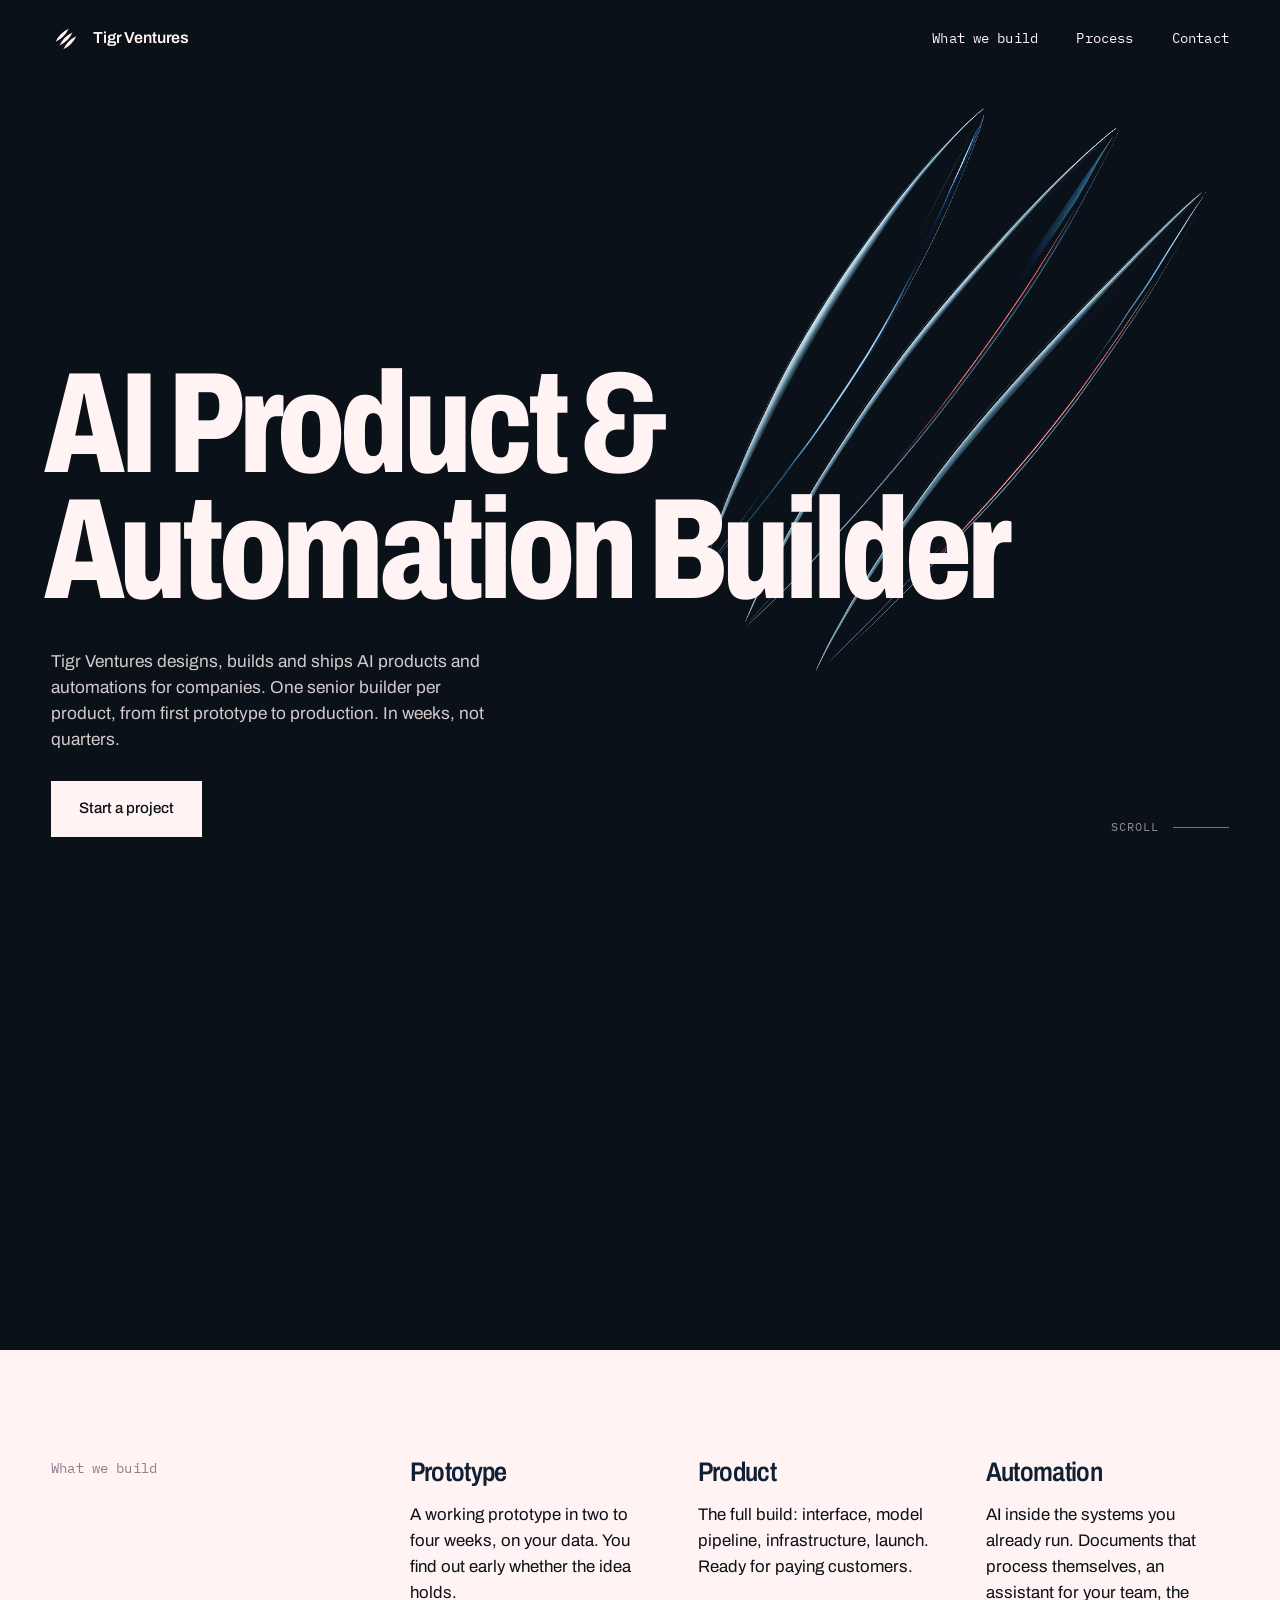
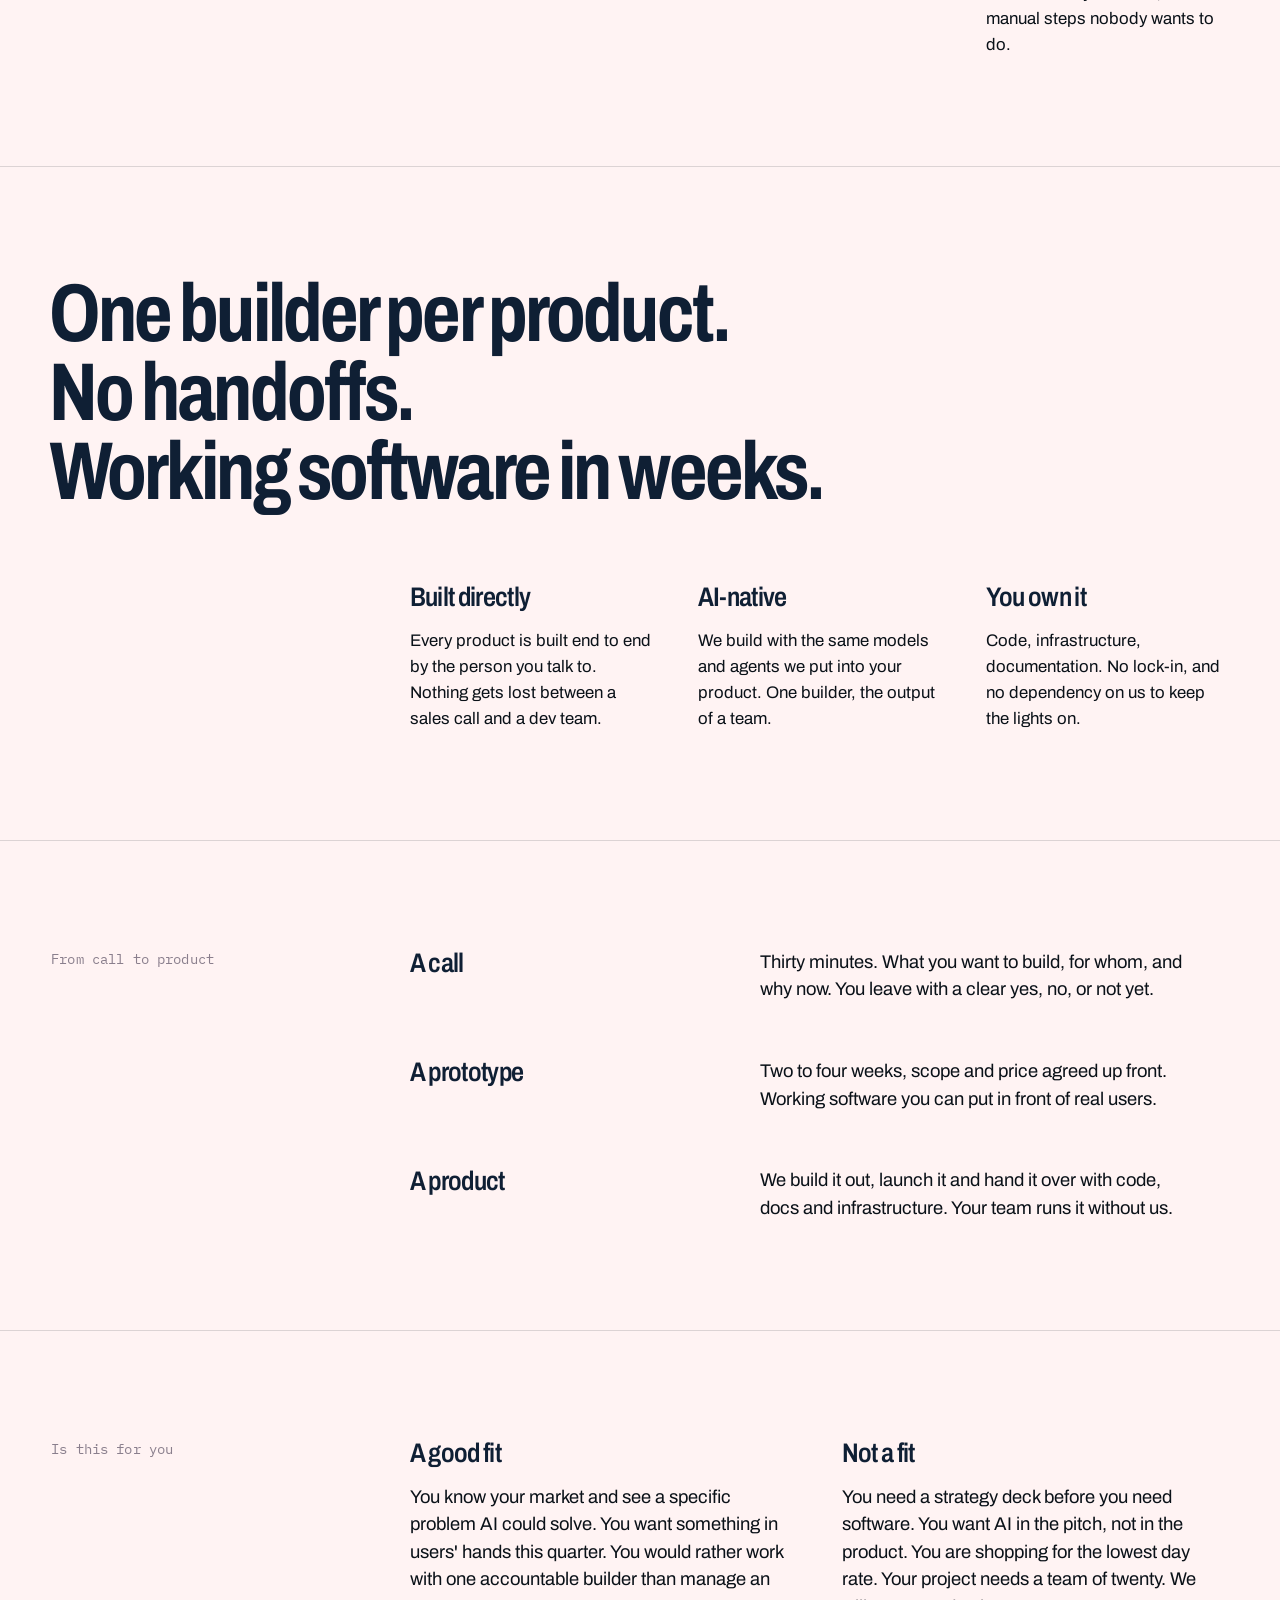
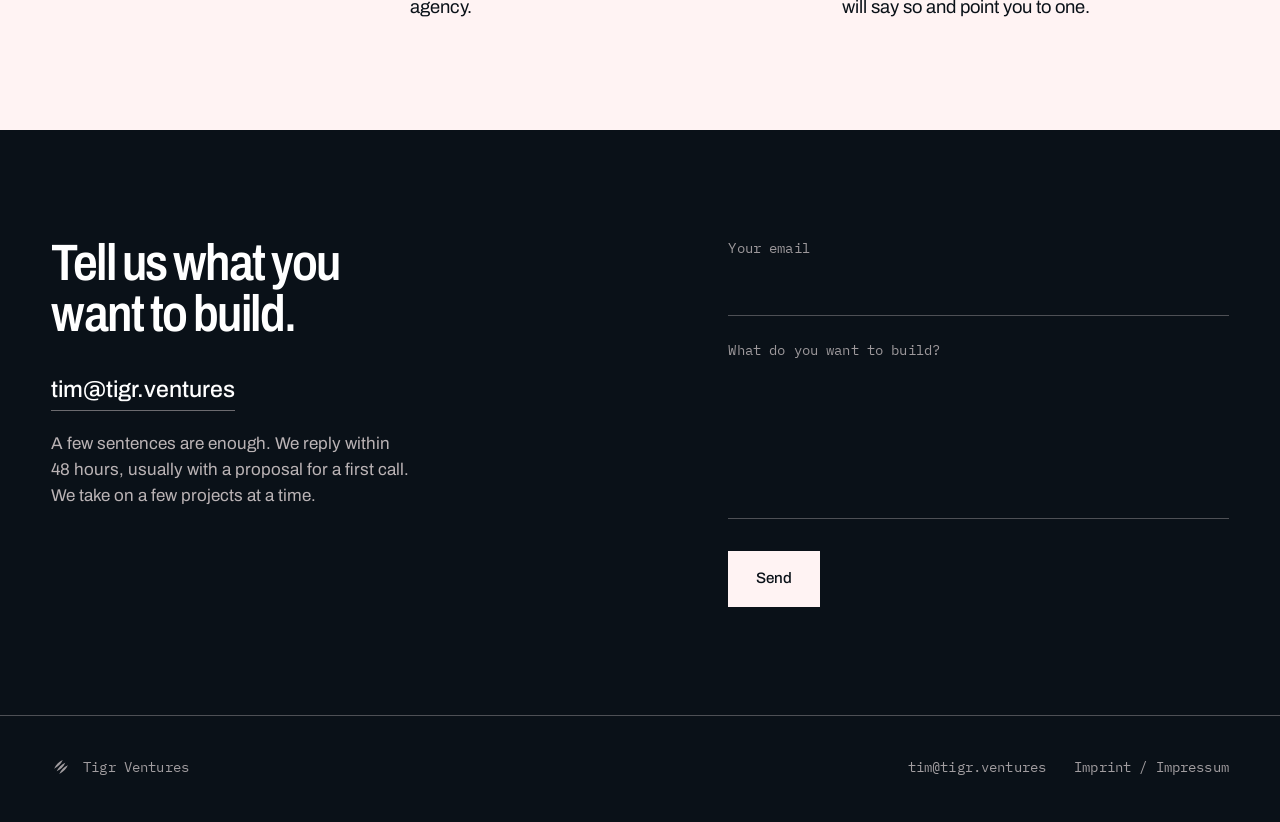
==== commit fff63e91: "Hero: curtain reveal instead of fade-out, shorter pin; drop footer year Co-Authored-By: Claude Fable" ====
--- a/index.html
+++ b/index.html
@@ -171,7 +171,6 @@
             <p class="footer-links">
                 <a href="mailto:tim@tigr.ventures">tim@tigr.ventures</a>
                 <a href="#imprint" id="imprintLink">Imprint / Impressum</a>
-                <span class="footer-year"></span>
             </p>
         </div>
     </footer>
--- a/css/styles.css
+++ b/css/styles.css
@@ -148,7 +148,7 @@
    ------------------------------------------------------------ */
 .hero {
     position: relative;
-    height: 190vh;
+    height: 150vh;
     background: var(--ink-900);
     color: var(--blush);
 }
@@ -256,6 +256,8 @@
 /* ------------------------------------------------------------
    Blocks: mono label left, content right
    ------------------------------------------------------------ */
+.block, .statement-block, .contact { position: relative; background: var(--blush); }
+.contact { background: var(--ink-900); }
 .block {
     display: grid;
     grid-template-columns: minmax(0, 3fr) minmax(0, 8fr);
@@ -440,7 +442,7 @@
     .top { padding: 16px var(--gutter); }
     .top-nav a:not(:last-child) { display: none; }
 
-    .hero { height: 170vh; }
+    .hero { height: 140vh; }
     .hero-stage { padding-bottom: 56px; }
     .hero-object { top: 34%; right: auto; left: 50%; width: min(92vw, 52vh); margin-left: calc(min(92vw, 52vh) / -2); }
     .hero-title { font-size: clamp(2.9rem, 15.5vw, 5.4rem); }
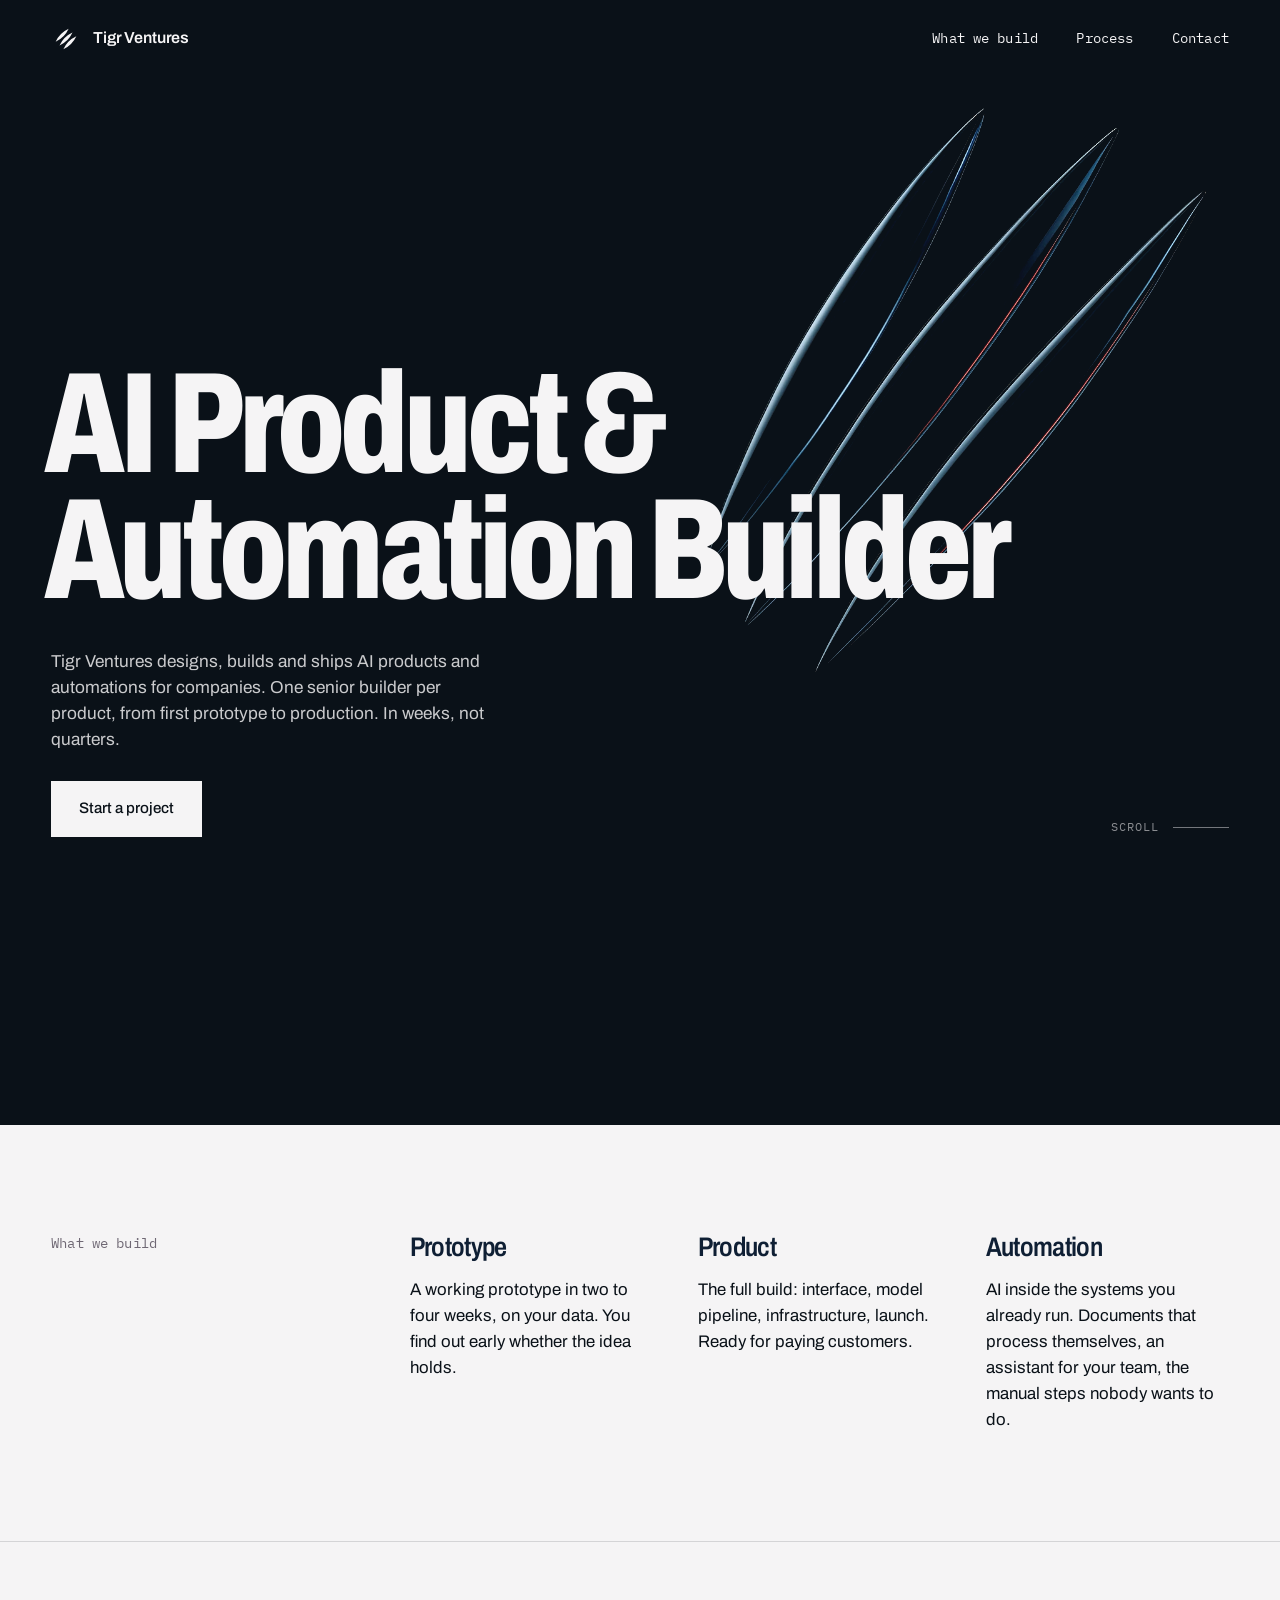
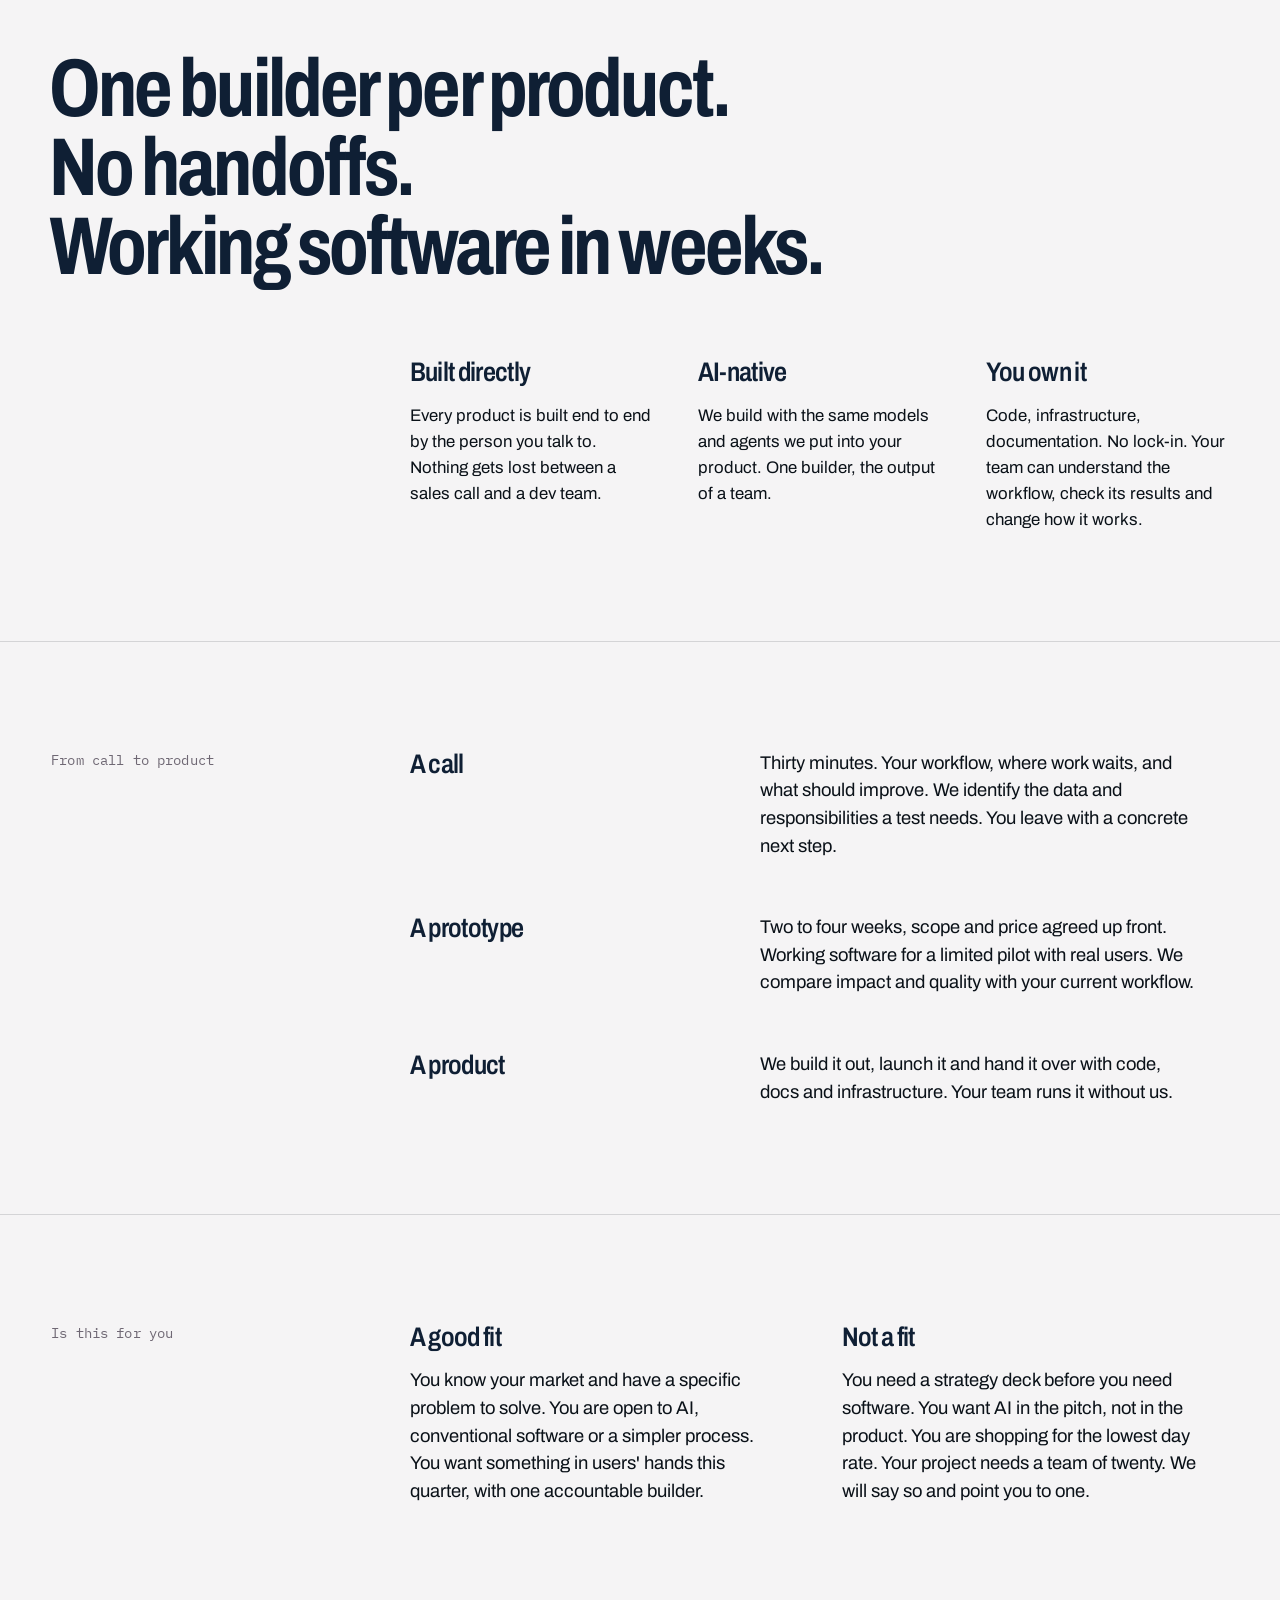
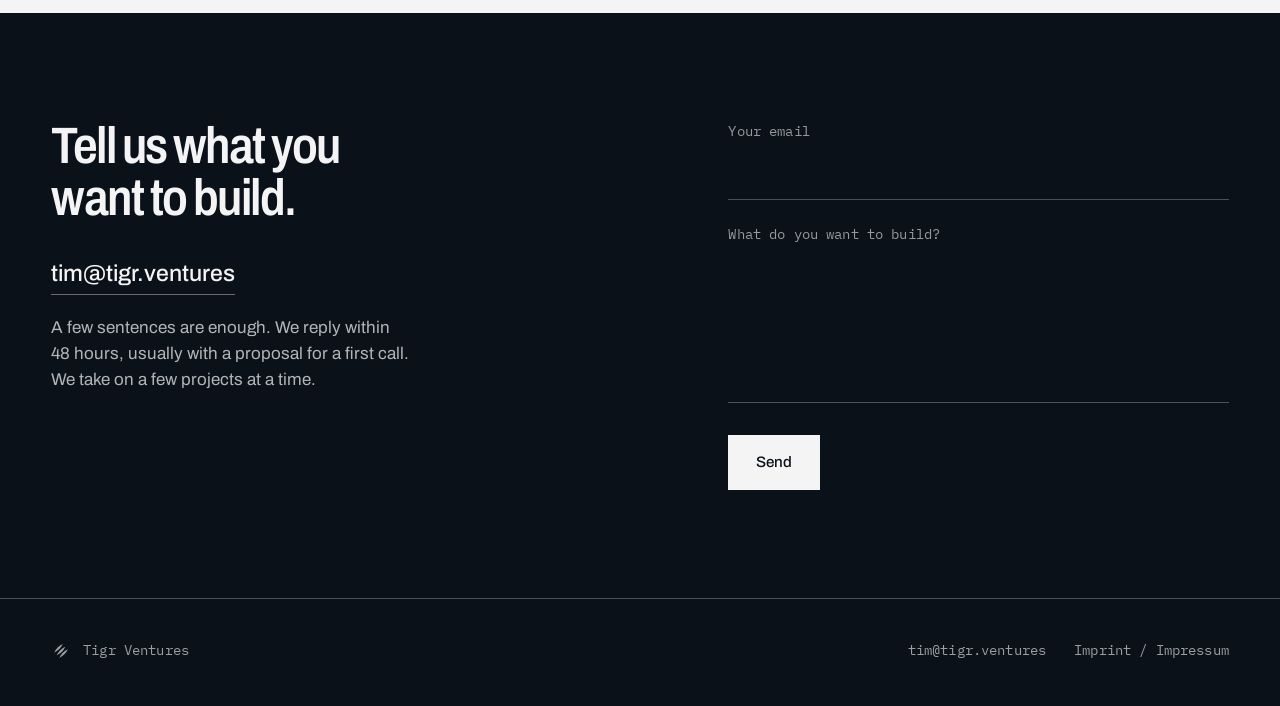
==== commit d201b849: "Neutral paper tone instead of blush; header states and copy updates Headlines, button and light-on-d" ====
--- a/index.html
+++ b/index.html
@@ -94,7 +94,7 @@
                 </div>
                 <div class="reveal">
                     <dt>You own it</dt>
-                    <dd>Code, infrastructure, documentation. No lock-in, and no dependency on us to keep the lights on.</dd>
+                    <dd>Code, infrastructure, documentation. No lock-in. Your team can understand the workflow, check its results and change how it works.</dd>
                 </div>
             </dl>
             </div>
@@ -106,11 +106,11 @@
             <ol class="rows">
                 <li class="reveal">
                     <h3>A call</h3>
-                    <p>Thirty minutes. What you want to build, for whom, and why now. You leave with a clear yes, no, or not yet.</p>
+                    <p>Thirty minutes. Your workflow, where work waits, and what should improve. We identify the data and responsibilities a test needs. You leave with a concrete next step.</p>
                 </li>
                 <li class="reveal">
                     <h3>A prototype</h3>
-                    <p>Two to four weeks, scope and price agreed up front. Working software you can put in front of real users.</p>
+                    <p>Two to four weeks, scope and price agreed up front. Working software for a limited pilot with real users. We compare impact and quality with your current workflow.</p>
                 </li>
                 <li class="reveal">
                     <h3>A product</h3>
@@ -125,7 +125,7 @@
             <div class="fit">
                 <div class="reveal">
                     <h3>A good fit</h3>
-                    <p>You know your market and see a specific problem AI could solve. You want something in users' hands this quarter. You would rather work with one accountable builder than manage an agency.</p>
+                    <p>You know your market and have a specific problem to solve. You are open to AI, conventional software or a simpler process. You want something in users' hands this quarter, with one accountable builder.</p>
                 </div>
                 <div class="reveal">
                     <h3>Not a fit</h3>
--- a/css/styles.css
+++ b/css/styles.css
@@ -1,6 +1,6 @@
 /* ============================================================
    TIGR VENTURES — AI Product Builder
-   Palette: brand color code (navy / wine / red / paper / blush)
+   Palette: brand color code; interface is monochrome (navy / mauve / paper)
    Type:    Archivo (variable width) + IBM Plex Mono
    Styles:  display XL (hero), display L (statement, contact),
             heading (item titles), body, mono (labels)
@@ -10,23 +10,23 @@
     --ink-900: #0a1118;
     --ink-800: #0f1f34;
     --ink-700: #132c50;
-    --mauve:   #8a7f8d;
+    --mauve:   #6f6874;
     --wine:    #800020;
     --red:     #d31111;
-    --accent:  var(--blush);       /* UI accent on dark surfaces; the video carries the colour */
+    --accent:  var(--paper);       /* UI accent on dark surfaces, same neutral as the page; the video carries the colour */
     --accent-hover: var(--white);
     --paper:   #f5f4f5;
-    --blush:   #fff3f3;
     --white:   #ffffff;
 
     --rule: rgba(10, 17, 24, 0.14);
-    --rule-dark: rgba(255, 243, 243, 0.28);
+    --rule-dark: rgba(245, 244, 245, 0.28);
 
     --font-sans: 'Archivo', -apple-system, BlinkMacSystemFont, 'Helvetica Neue', Arial, sans-serif;
     --font-mono: 'IBM Plex Mono', ui-monospace, SFMono-Regular, Menlo, monospace;
 
     --gutter: clamp(20px, 4vw, 64px);
     --max: 1360px;
+    --side: max(var(--gutter), calc((100vw - var(--max)) / 2));   /* centres a 1360px column, full-bleed background */
     --section-pad: clamp(88px, 12vh, 168px);
 
     --ease: cubic-bezier(0.22, 1, 0.36, 1);
@@ -47,7 +47,7 @@
     font-size: 17px;
     line-height: 1.55;
     color: var(--ink-900);
-    background: var(--blush);
+    background: var(--paper);
 }
 
 img, video, picture, canvas { display: block; max-width: 100%; }
@@ -55,7 +55,7 @@
 ol, ul { list-style: none; }
 button, input, textarea { font: inherit; color: inherit; }
 
-::selection { background: var(--wine); color: var(--blush); }
+::selection { background: var(--ink-700); color: var(--paper); }
 :focus-visible { outline: 2px solid currentColor; outline-offset: 3px; }
 
 /* ---- Type system ---- */
@@ -111,17 +111,19 @@
     align-items: center;
     justify-content: space-between;
     padding: 22px var(--gutter);
-    color: var(--blush);
+    color: var(--paper);
     background: transparent;
     border-bottom: 1px solid transparent;
     transition: color 0.4s var(--ease), background 0.4s var(--ease), border-color 0.4s var(--ease);
 }
 .top.on-light {
     color: var(--ink-800);
-    background: rgba(255, 243, 243, 0.9);
-    backdrop-filter: saturate(140%) blur(12px);
-    -webkit-backdrop-filter: saturate(140%) blur(12px);
+    background: var(--paper);   /* solid: a translucent bar picks up the pinned dark hero behind the curtain */
     border-bottom-color: var(--rule);
+}
+.top.on-dark {
+    background: var(--ink-900);
+    border-bottom-color: var(--rule-dark);
 }
 
 .brand { display: inline-flex; align-items: center; gap: 12px; color: inherit; }
@@ -143,14 +145,17 @@
 .top-nav a:hover::after { transform: scaleX(1); }
 
 /* ------------------------------------------------------------
-   Hero: a 240vh track with a pinned 100vh stage.
-   Scroll progress scrubs the frame sequence on the canvas.
+   Hero: a short pinned phase before the next section slides over it.
+   Scroll progress lifts the text and looping video object.
    ------------------------------------------------------------ */
 .hero {
     position: relative;
-    height: 150vh;
+    z-index: 0;
+    /* 25vh of pinned parallax, then 100vh during which the next section
+       slides over the still-pinned stage like a curtain */
+    height: 225vh;
     background: var(--ink-900);
-    color: var(--blush);
+    color: var(--paper);
 }
 .hero-stage {
     position: sticky;
@@ -199,7 +204,7 @@
     will-change: transform, opacity;
 }
 .hero-text.settled { animation: none; opacity: 1; }
-.hero-title { color: var(--blush); margin-left: -0.05em; }
+.hero-title { color: var(--paper); margin-left: -0.05em; }
 .hero-row {
     display: flex;
     flex-direction: column;
@@ -211,7 +216,7 @@
     font-size: clamp(1.05rem, 1.35vw, 1.3rem);
     line-height: 1.5;
     max-width: 44ch;
-    color: rgba(255, 243, 243, 0.82);
+    color: rgba(245, 244, 245, 0.82);
 }
 
 .hero-hint {
@@ -226,12 +231,12 @@
     font-size: 0.75rem;
     letter-spacing: 0.08em;
     text-transform: uppercase;
-    color: rgba(255, 243, 243, 0.55);
+    color: rgba(245, 244, 245, 0.55);
     opacity: 0;
     animation: fade 1.2s var(--ease) 1.2s forwards;
     transition: opacity 0.4s var(--ease);
 }
-.hero-hint i { display: block; width: 56px; height: 1px; background: rgba(255, 243, 243, 0.45); }
+.hero-hint i { display: block; width: 56px; height: 1px; background: rgba(245, 244, 245, 0.45); }
 .hero.scrolled .hero-hint { opacity: 0 !important; }
 
 /* ------------------------------------------------------------
@@ -256,16 +261,15 @@
 /* ------------------------------------------------------------
    Blocks: mono label left, content right
    ------------------------------------------------------------ */
-.block, .statement-block, .contact { position: relative; background: var(--blush); }
-.contact { background: var(--ink-900); }
+.block, .statement-block, .contact, .footer { position: relative; z-index: 1; background: var(--paper); }
+.contact, .footer { background: var(--ink-900); }
+.hero + .block { margin-top: -100vh; }
 .block {
     display: grid;
     grid-template-columns: minmax(0, 3fr) minmax(0, 8fr);
     gap: var(--gutter);
-    padding: var(--section-pad) var(--gutter);
+    padding: var(--section-pad) var(--side);
     border-top: 1px solid var(--rule);
-    max-width: var(--max);
-    margin: 0 auto;
 }
 .hero + .block { border-top: 0; }
 .label { color: var(--mauve); align-self: start; position: sticky; top: 96px; }
@@ -277,9 +281,7 @@
 
 /* Statement section: full width interrupt, points on the content grid */
 .statement-block {
-    max-width: var(--max);
-    margin: 0 auto;
-    padding: var(--section-pad) var(--gutter);
+    padding: var(--section-pad) var(--side);
     border-top: 1px solid var(--rule);
 }
 .statement { max-width: none; margin-left: -0.03em; }
@@ -307,8 +309,8 @@
    ------------------------------------------------------------ */
 .contact {
     background: var(--ink-900);
-    color: var(--blush);
-    padding: var(--section-pad) var(--gutter);
+    color: var(--paper);
+    padding: var(--section-pad) var(--side);
 }
 .contact-inner {
     max-width: var(--max);
@@ -318,48 +320,48 @@
     gap: clamp(40px, 6vw, 120px);
     align-items: start;
 }
-.contact h2 { color: var(--white); max-width: 14ch; }
+.contact h2 { color: var(--paper); max-width: 14ch; }
 .contact-mail {
     display: inline-block;
     margin-top: 32px;
     font-size: clamp(1.25rem, 1.8vw, 1.6rem);
     font-weight: 500;
-    color: var(--white);
-    border-bottom: 1px solid rgba(255, 243, 243, 0.4);
+    color: var(--paper);
+    border-bottom: 1px solid rgba(245, 244, 245, 0.4);
     padding-bottom: 2px;
     transition: border-color 0.25s var(--ease);
 }
 .contact-mail:hover { border-bottom-color: var(--white); }
-.contact-copy p { margin-top: 20px; color: rgba(255, 243, 243, 0.72); max-width: 36ch; }
+.contact-copy p { margin-top: 20px; color: rgba(245, 244, 245, 0.72); max-width: 36ch; }
 
 .form { display: grid; gap: 24px; }
 .field { display: grid; gap: 8px; }
-.field label { color: rgba(255, 243, 243, 0.6); }
+.field label { color: rgba(245, 244, 245, 0.6); }
 .field input, .field textarea {
     width: 100%;
     background: transparent;
     border: 0;
     border-bottom: 1px solid var(--rule-dark);
     padding: 10px 0 12px;
-    color: var(--white);
+    color: var(--paper);
     font-size: 1.05rem;
     border-radius: 0;
     transition: border-color 0.25s var(--ease);
 }
 .field textarea { resize: none; min-height: 132px; line-height: 1.5; }
-.field input:focus, .field textarea:focus { outline: none; border-bottom-color: var(--blush); }
-.field input:-webkit-autofill { -webkit-text-fill-color: var(--white); box-shadow: 0 0 0 1000px var(--ink-900) inset; }
+.field input:focus, .field textarea:focus { outline: none; border-bottom-color: var(--paper); }
+.field input:-webkit-autofill { -webkit-text-fill-color: var(--paper); box-shadow: 0 0 0 1000px var(--ink-900) inset; }
 .form .btn { justify-self: start; margin-top: 8px; }
-.form-success { font-size: 1.25rem; color: var(--white); max-width: 30ch; }
+.form-success { font-size: 1.25rem; color: var(--paper); max-width: 30ch; }
 
 /* ------------------------------------------------------------
    Footer
    ------------------------------------------------------------ */
 .footer {
     background: var(--ink-900);
-    color: rgba(255, 243, 243, 0.62);
+    color: rgba(245, 244, 245, 0.62);
     border-top: 1px solid var(--rule-dark);
-    padding: 40px var(--gutter) 44px;
+    padding: 40px var(--side) 44px;
     line-height: 1.6;
 }
 .footer-inner {
@@ -396,7 +398,7 @@
     display: grid; place-items: center;
     background: transparent; border: 0; cursor: pointer; color: var(--ink-800);
 }
-.modal-close:hover { color: var(--wine); }
+.modal-close:hover { color: var(--ink-700); }
 .modal-title { font-size: 1.6rem; font-weight: 600; letter-spacing: -0.02em; color: var(--ink-800); }
 .modal-title span { color: var(--mauve); font-weight: 400; }
 .imprint-grid { display: grid; grid-template-columns: repeat(2, minmax(0, 1fr)); gap: 40px; margin-top: 28px; font-size: 0.95rem; }
@@ -413,20 +415,6 @@
 .reveal { opacity: 0; transform: translateY(14px); transition: opacity 0.9s var(--ease), transform 0.9s var(--ease); }
 .reveal.visible { opacity: 1; transform: none; }
 
-.no-js .reveal, .no-js .hero-text, .no-js .hero-hint, .no-js .hero-object { opacity: 1; transform: none; animation: none; }
-.no-js .hero-object { transform: translateY(-50%); }
-.no-js .hero { height: 100vh; }
-.no-js .hero-video { display: none; }
-
-@media (prefers-reduced-motion: reduce) {
-    html { scroll-behavior: auto; }
-    .hero { height: 100vh; }
-    .hero-video { display: none; }
-    .hero-text, .hero-hint { animation: none; opacity: 1; transform: none; }
-    .hero-object { animation: none; opacity: 1; }
-    .reveal { opacity: 1; transform: none; transition: none; }
-}
-
 /* ------------------------------------------------------------
    Responsive
    ------------------------------------------------------------ */
@@ -440,9 +428,10 @@
 @media (max-width: 760px) {
     body { font-size: 16px; }
     .top { padding: 16px var(--gutter); }
+    .top-nav a { display: inline-flex; align-items: center; min-height: 44px; }
     .top-nav a:not(:last-child) { display: none; }
 
-    .hero { height: 140vh; }
+    .hero { height: 210vh; }  /* 10vh of pinned parallax on mobile */
     .hero-stage { padding-bottom: 56px; }
     .hero-object { top: 34%; right: auto; left: 50%; width: min(92vw, 52vh); margin-left: calc(min(92vw, 52vh) / -2); }
     .hero-title { font-size: clamp(2.9rem, 15.5vw, 5.4rem); }
@@ -461,3 +450,23 @@
     .contact h2 { max-width: none; }
     .imprint-grid { grid-template-columns: minmax(0, 1fr); }
 }
+
+/* Static hero fallbacks come after responsive rules so every viewport
+   keeps the hero in normal flow, with no curtain overlap. */
+.no-js .reveal, .no-js .hero-text, .no-js .hero-hint, .no-js .hero-object { opacity: 1; transform: none; animation: none; }
+.no-js .hero-object { transform: translateY(-50%); }
+.no-js .hero { height: auto; }
+.no-js .hero-stage { position: relative; height: auto; min-height: 100vh; min-height: 100svh; padding-top: 100px; }
+.no-js .hero + .block { margin-top: 0; }
+.no-js .hero-video { display: none; }
+
+@media (prefers-reduced-motion: reduce) {
+    html { scroll-behavior: auto; }
+    .hero { height: auto; }
+    .hero-stage { position: relative; height: auto; min-height: 100vh; min-height: 100svh; padding-top: 100px; }
+    .hero + .block { margin-top: 0; }
+    .hero-video { display: none; }
+    .hero-text, .hero-hint { animation: none; opacity: 1; transform: none; }
+    .hero-object { animation: none; opacity: 1; }
+    .reveal { opacity: 1; transform: none; transition: none; }
+}
